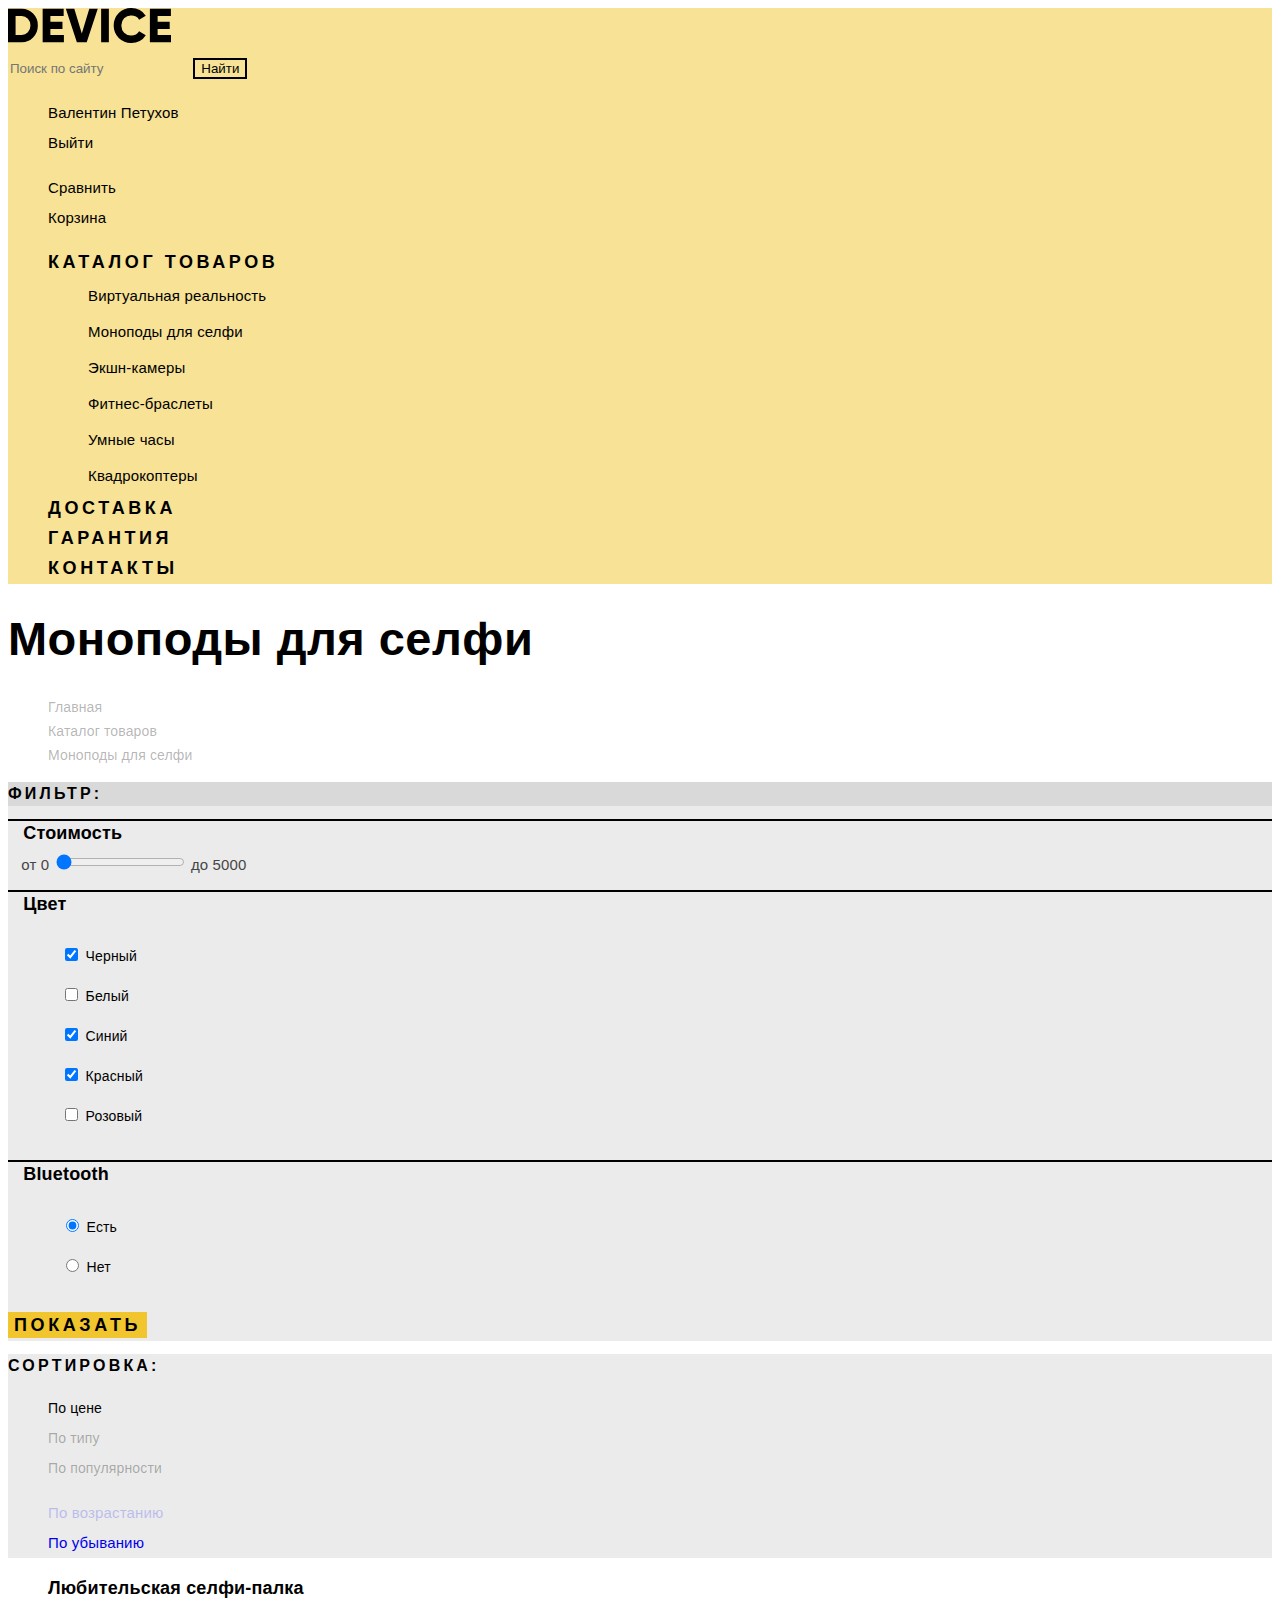
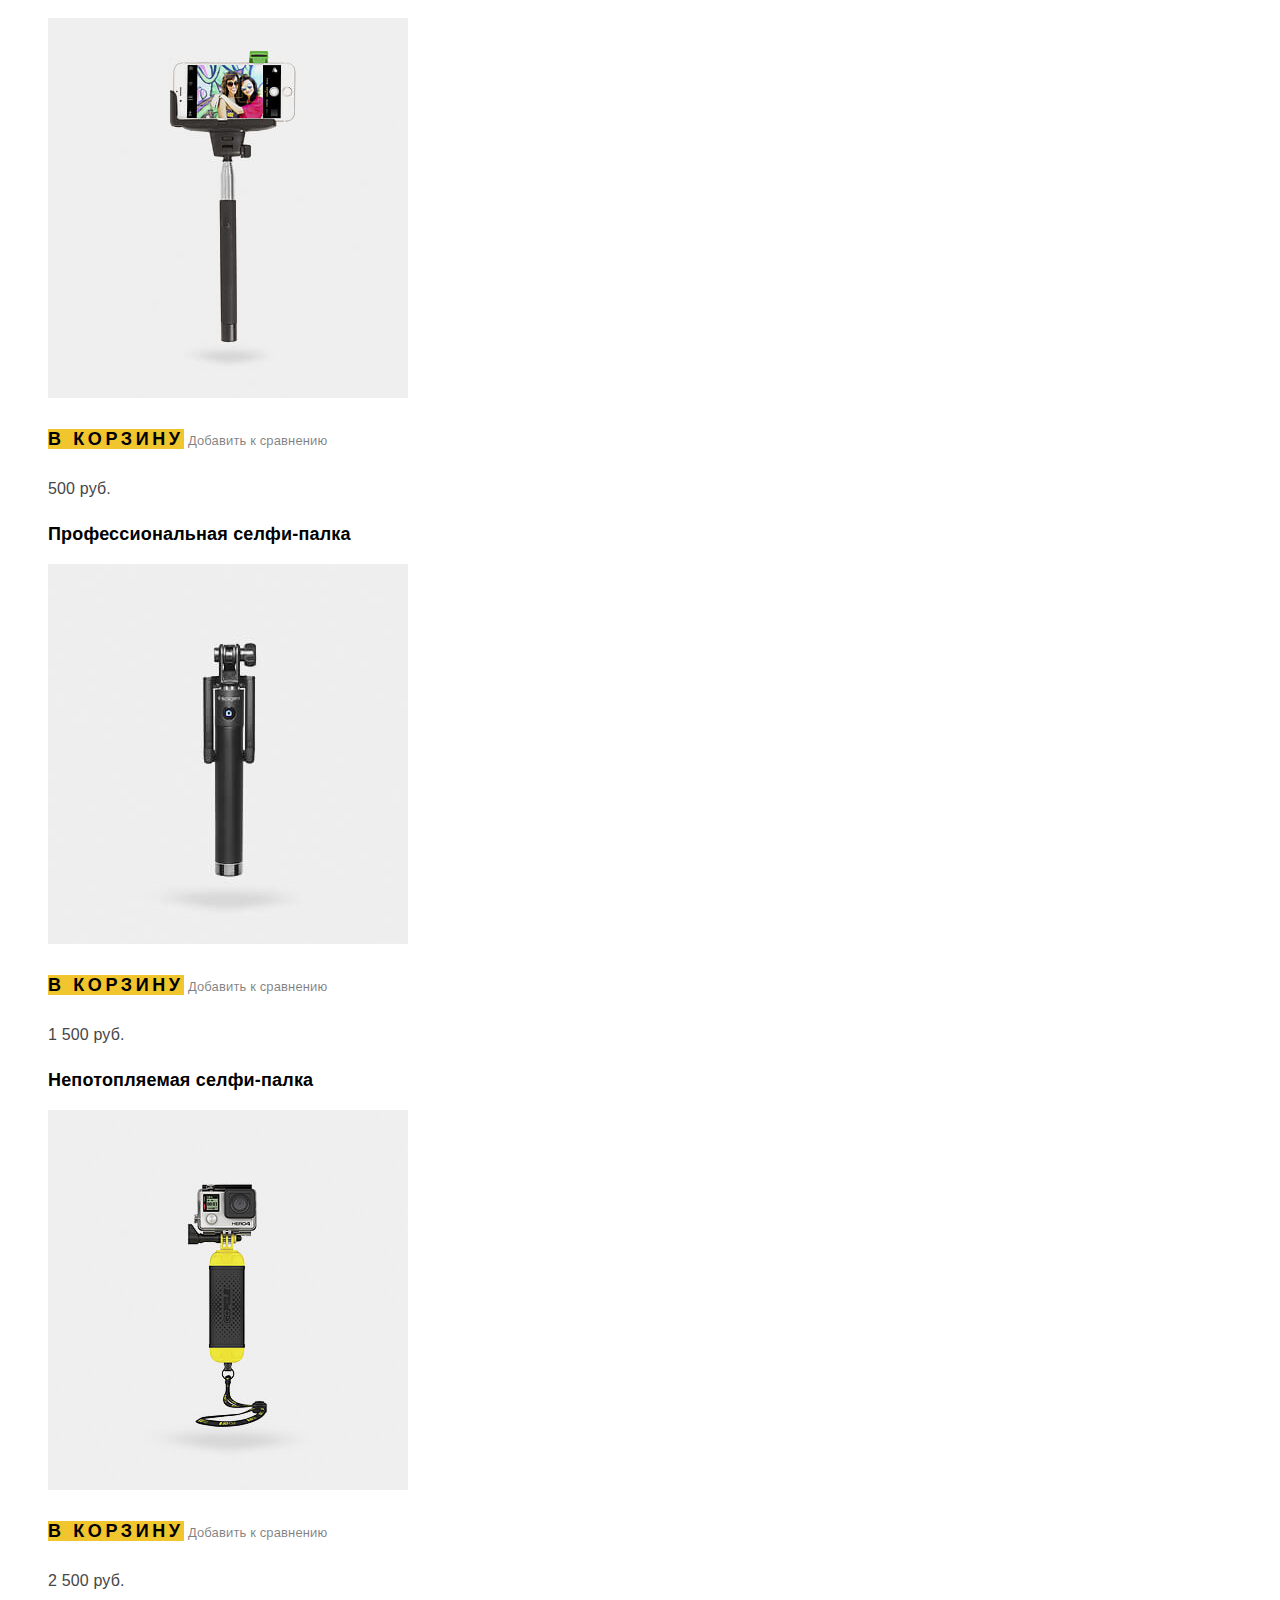
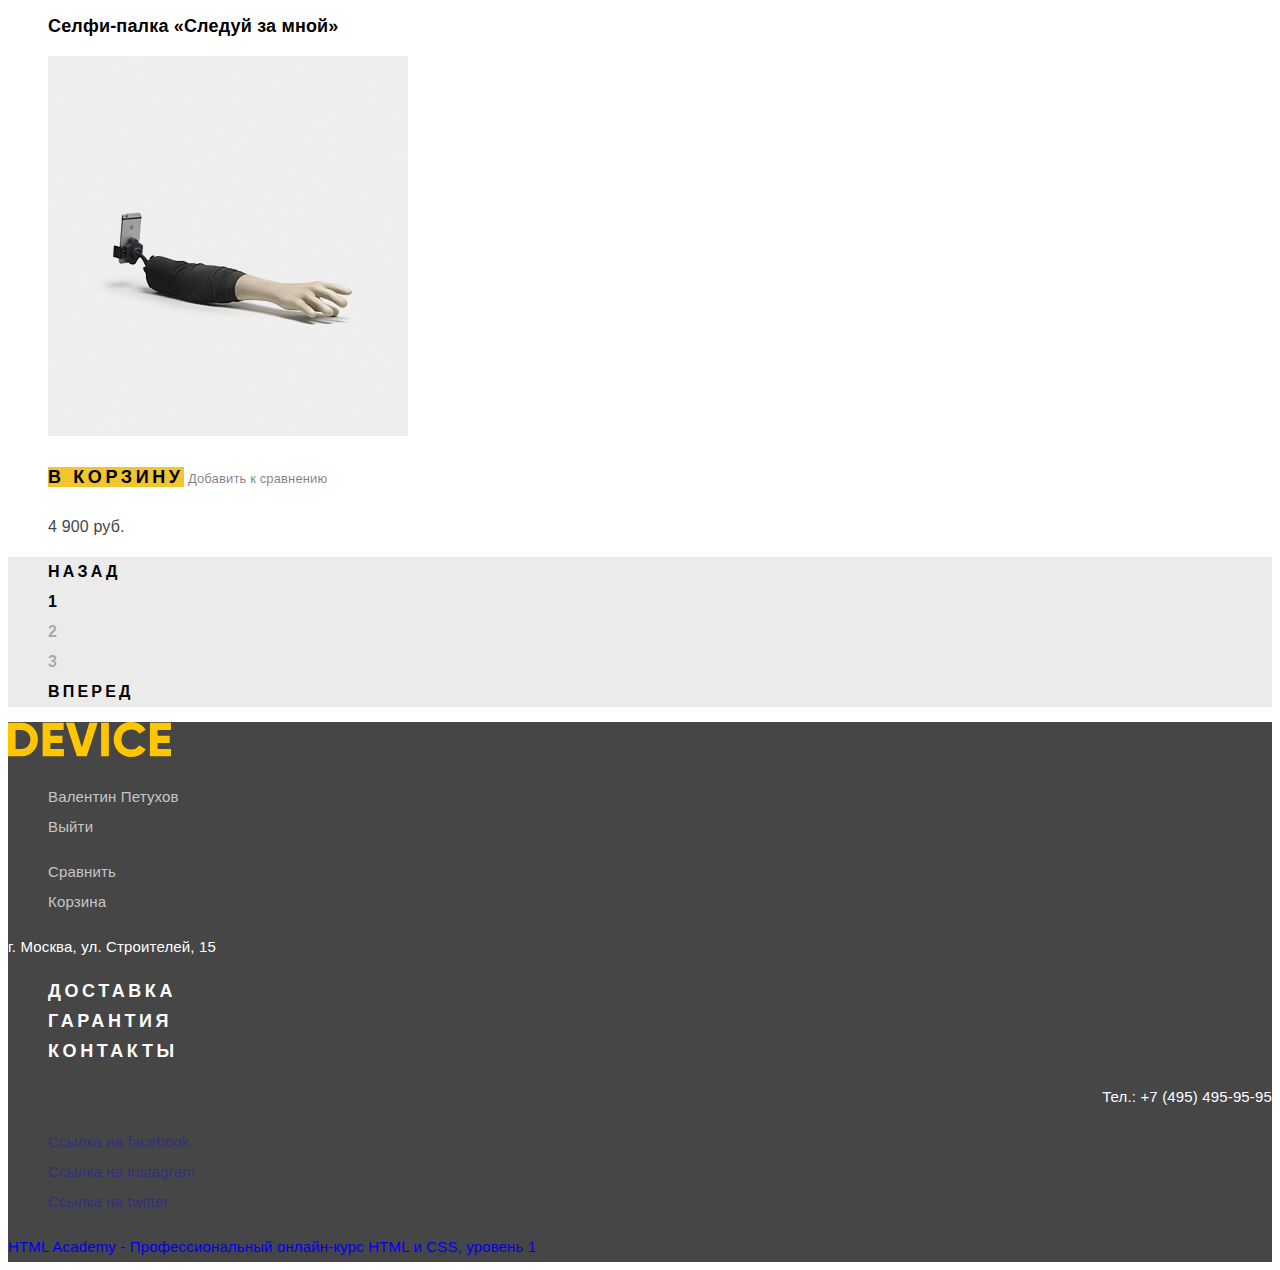
==== catalog.html @ f5aba120 "Добавляет базовую стилизацию Каталога" ====
<!DOCTYPE html>
<html lang="ru">

<head>
  <meta charset="UTF-8">
  <title>Девайс - интернет-магазин гаджетов</title>
  <link rel="stylesheet" href="css/normalize.css">
  <link rel="stylesheet" href="css/style.css">
</head>

<body>
  <header class="main-header">
    <nav class="main-nav">
      <a class="main-header-logo" href="index.html">
        <img src="img/logo.svg" width="163" height="35" alt="Логотип интернет-магазина Device">
      </a>

      <form class="search-form" action="https://echo.htmlacademy.ru" method="get">
        <label class="visually-hidden" for="input-search">Поиск по сайту</label>
        <input class="input-search" type="search" name="search" id="input-search" placeholder="Поиск по сайту">
        <button class="btn-search" type="submit">Найти</button>
      </form>

      <ul class="user-nav">
        <li>
          <a href="account.html">
            Валентин Петухов
          </a>
        </li>
        <li>
          <a href="logout.html">
            Выйти
          </a>
        </li>
      </ul>

      <ul class="shop-nav">
        <li>
          <a href="compare.html">
            Сравнить
          </a>
        </li>
        <li>
          <a href="cart.html">
            Корзина
          </a>
        </li>
      </ul>

      <ul class="site-nav">
        <li class="site-nav-item catalog-nav">
          <a href="catalog.html">Каталог товаров</a>
          <ul class="catalog-nav-list">
            <li><a href="vr.html">Виртуальная реальность</a></li>
            <li><a href="catalog.html">Моноподы для селфи</a></li>
            <li><a href="cameras.html">Экшн-камеры</a></li>
          </ul>
          <ul class="catalog-nav-list">
            <li><a href="bracelets.html">Фитнес-браслеты</a></li>
            <li><a href="watch.html">Умные часы</a></li>
          </ul>
          <ul class="catalog-nav-list">
            <li><a href="quadcopters.html">Квадрокоптеры</a></li>
          </ul>
        </li>
        <li class="site-nav-item"><a href="delivery.html">Доставка</a></li>
        <li class="site-nav-item"><a href="guarantee.html">Гарантия</a></li>
        <li class="site-nav-item"><a href="contacts.html">Контакты</a></li>
      </ul>
    </nav>
  </header>

  <main>
    <h1 class="page-title">Моноподы для селфи</h1>
    <ul class="breadcrumbs">
      <li><a href="index.html">Главная</a></li>
      <li><a href="catalog.html">Каталог товаров</a></li>
      <li>Моноподы для селфи</li>
    </ul>

    <section class="filter">
      <h2>Фильтр:</h2>
      <form class="filter-form" action="https://echo.htmlacademy.ru" method="get">
        <div class="filter-fieldset-wrap">
          <fieldset>
            <legend>Стоимость</legend>
            <label>
              от 0
              <input type="range" name="price" id="price" min="0" max="0" step="1">
              до 5000
            </label>
          </fieldset>
        </div>

        <div class="filter-fieldset-wrap">
          <fieldset>
            <legend>Цвет</legend>
            <ul class="filter-list">
              <li class="filter-group">
                <input class="filter-input filter-checkbox" type="checkbox" name="color" id="color-black" value="black" checked>
                <label class="filter-label" for="color-black">Черный</label>
              </li>
              <li class="filter-group">
                <input class="filter-input filter-checkbox" type="checkbox" name="color" id="color-white" value="white">
                <label class="filter-label" for="color-white">Белый</label>
              </li>
              <li class="filter-group">
                <input class="filter-input filter-checkbox" type="checkbox" name="color" id="color-blue" value="blue" checked>
                <label class="filter-label" for="color-blue">Синий</label>
              </li>
              <li class="filter-group">
                <input class="filter-input filter-checkbox" type="checkbox" name="color" id="color-red" value="red" checked>
                <label class="filter-label" for="color-red">Красный</label>
              </li>
              <li class="filter-group">
                <input class="filter-input filter-checkbox" type="checkbox" name="color" id="color-pink" value="pink">
                <label class="filter-label" for="color-pink">Розовый</label>
              </li>
            </ul>
          </fieldset>
        </div>
        
        <div class="filter-fieldset-wrap">
          <fieldset>
            <legend>Bluetooth</legend>
            <ul class="filter-list">
              <li class="filter-group">
                <input class="filter-input filter-radio" type="radio" name="bluetooth" id="bluetooth-yes" value="yes" checked>
                <label class="filter-label" for="bluetooth-yes">Есть</label>
              </li>
              <li class="filter-group">
                <input class="filter-input filter-radio" type="radio" name="bluetooth" id="bluetooth-no" value="no">
                <label class="filter-label" for="bluetooth-no">Нет</label>
              </li>
            </ul>
          </fieldset>
        </div>
        
        <button class="btn" type="submit">Показать</button>
      </form>
    </section>

    <section class="sorting">
      <h2>Сортировка:</h2>
      <ul class="sorting-list">
        <li><a class="active" href="#">По цене</a></li>
        <li><a href="#">По типу</a></li>
        <li><a href="#">По популярности</a></li>
      </ul>
      <ul class="sorting-arrows">
        <li><a class="arrow-asc" href="#">По возрастанию</a></li>
        <li><a class="arrow-desc active" href="#">По убыванию</a></li>
      </ul>
    </section>

    <section class="catalog">
      <h2 class="visually-hidden">Список моноподов для селфи</h2>
      <ul class="catalog-list">
        <li>
          <article class="catalog-item">
            <a class="catalog-item-title" href="product-page.html">
              <h3>Любительская селфи-палка</h3>
            </a>
            <p class="catalog-item-image">
              <img src="img/product-1.jpg" width="360" height="380" alt="Фото любительской селфи-палки">
            </p>
            <p class="catalog-item-buttons">
              <a class="btn" href="cart.html">В корзину</a>
              <a class="btn-compare" href="compare.html">Добавить к сравнению</a>
            </p>
            <p class="catalog-item-price">
              <b>500 руб.</b>
            </p>
          </article>
        </li>
        <li>
          <article class="catalog-item">
            <a class="catalog-item-title" href="product-page.html">
              <h3>Профессиональная селфи-палка</h3>
            </a>
            <p class="catalog-item-image">
              <img src="img/product-2.jpg" width="360" height="380" alt="Фото профессиональной селфи-палки">
            </p>
            <p class="catalog-item-buttons">
              <a class="btn" href="cart.html">В корзину</a>
              <a class="btn-compare" href="compare.html">Добавить к сравнению</a>
            </p>
            <p class="catalog-item-price">
              <b>1 500 руб.</b>
            </p>
          </article>
        </li>
        <li>
          <article class="catalog-item">
            <a class="catalog-item-title" href="product-page.html">
              <h3>Непотопляемая селфи-палка</h3>
            </a>
            <p class="catalog-item-image">
              <img src="img/product-3.jpg" width="360" height="380" alt="Фото непотопляемой селфи-палки">
            </p>
            <p class="catalog-item-buttons">
              <a class="btn" href="cart.html">В корзину</a>
              <a class="btn-compare" href="compare.html">Добавить к сравнению</a>
            </p>
            <p class="catalog-item-price">
              <b>2 500 руб.</b>
            </p>
          </article>
        </li>
        <li>
          <article class="catalog-item">
            <a class="catalog-item-title" href="product-page.html">
              <h3>Селфи-палка &laquo;Следуй за мной&raquo;</h3>
            </a>
            <p class="catalog-item-image">
              <img src="img/product-4.jpg" width="360" height="380" alt="Фото селфи-палки &laquo;Следуй за мной&raquo;">
            </p>
            <p class="catalog-item-buttons">
              <a class="btn" href="cart.html">В корзину</a>
              <a class="btn-compare" href="compare.html">Добавить к сравнению</a>
            </p>
            <p class="catalog-item-price">
              <b>4 900 руб.</b>
            </p>
          </article>
        </li>
      </ul>

      <ul class="pagination">
        <li><a class="pagination-word">Назад</a></li>
        <li><a class="pagination-number active">1</a></li>
        <li><a class="pagination-number" href="#">2</a></li>
        <li><a class="pagination-number" href="#">3</a></li>
        <li><a class="pagination-word" href="#">Вперед</a></li>
      </ul>
    </section>
  </main>

  <footer class="main-footer">
    <a class="main-footer-logo" href="index.html">
      <img src="img/logo-footer.svg" width="163" height="35" alt="Логотип интернет-магазина Device">
    </a>

    <ul class="footer-user-nav">
      <li>
        <a href="account.html">
          Валентин Петухов
        </a>
      </li>
      <li>
        <a href="logout.html">
          Выйти
        </a>
      </li>
    </ul>

    <ul class="footer-shop-nav">
      <li>
        <a href="compare.html">
          Сравнить
        </a>
      </li>
      <li>
        <a href="cart.html">
          Корзина
        </a>
      </li>
    </ul>

    <p class="footer-address">г. Москва, ул. Строителей, 15</p>

    <ul class="footer-site-nav">
      <li><a href="delivery.html">Доставка</a></li>
      <li><a href="guarantee.html">Гарантия</a></li>
      <li><a href="contacts.html">Контакты</a></li>
    </ul>
    
    <p class="footer-phone">Тел.: <a href="tel:+74954959595">+7 (495) 495-95-95</a></p>

    <ul class="social-list">
      <li>
        <a href="#" target="_blank">Ссылка на facebook</a>
      </li>
      <li>
        <a href="#" target="_blank">Ссылка на instagram</a>
      </li>
      <li>
        <a href="#" target="_blank">Ссылка на twitter</a>
      </li>
    </ul>

    <a class="html-academy-logo" href="https://htmlacademy.ru/intensive/htmlcss" target="_blank">HTML Academy - Профессиональный онлайн‑курс HTML и CSS, уровень 1</a>
  </footer>
</body>

</html>
---- css/style.css ----
@font-face {
  font-family: "Open Sans";
  src:
    local("Open Sans Light"), local("OpenSans-Light"),
    url("../fonts/opensanslight.woff2") format("woff2"),
    url("../fonts/opensanslight.woff") format("woff");
  font-weight: 300;
  font-style: normal;
}

@font-face {
  font-family: "Open Sans";
  src:
    local("Open Sans Regular"), local("OpenSans-Regular"),
    url("../fonts/opensans.woff2") format("woff2"),
    url("../fonts/opensans.woff") format("woff");
  font-weight: 400;
  font-style: normal;
}

@font-face {
  font-family: Gilroy;
  src:
    local("Gilroy Light"), local("Gilroy-Light"),
    url("../fonts/gilroylight.woff2") format("woff2"),
    url("../fonts/gilroylight.woff") format("woff");
  font-weight: 300;
  font-style: normal;
}

@font-face {
  font-family: Gilroy;
  src:
    local("Gilroy ExtraBold"), local("Gilroy-ExtraBold"),
    url("../fonts/gilroyextrabold.woff2") format("woff2"),
    url("../fonts/gilroyextrabold.woff") format("woff");
  font-weight: 800;
  font-style: normal;
}

/* Basic styles */

html {
  box-sizing: border-box;
}

*,
*::before,
*::after {
  box-sizing: inherit;
}

body {
  font-weight: 300;
  font-size: 15px;
  line-height: 30px;
  font-family: "Open Sans", "Tahoma", sans-serif;
  color: #464646;
  letter-spacing: 0.15px;

  background-color: #ffffff;
}

.visually-hidden {
  position: absolute;
  width: 1px;
  height: 1px;
  margin: -1px;
  border: 0;
  padding: 0;
  clip: rect(0 0 0 0);
  overflow: hidden;
}

a {
  text-decoration: none;
}

.btn {
  font-weight: 800;
  font-size: 18px;
  line-height: 24px;
  font-family: "Gilroy", "Verdana", sans-serif;
  color: #000000;
  text-transform: uppercase;
  text-decoration: none;
  letter-spacing: 3.6px;

  background-color: #f0c52e;
  border: none;
  cursor: pointer;
}

.btn:hover,
.btn:focus {
  /* Стили при наведении */
}

.btn:active {
  color: rgba(0, 0, 0, 0.3);
}

/* Header styles */

.main-header-logo:hover,
.main-header-logo:focus {
  opacity: 0.6;
}

.main-header-logo:active {
  opacity: 0.3;
}

.main-nav {
  background-color: #f7e296;
}

.main-nav ul {
  list-style: none;
}

.main-nav a {
  color: #000000;
}

.main-nav a:hover,
.main-nav a:focus {
  color: rgba(0, 0, 0, 0.6);
}

.main-nav a:active {
  color: rgba(0, 0, 0, 0.3);
}

.input-search {
  background-color: transparent;
  border: none;
}

.input-search:hover {
  /* Стили при наведении */
}

.input-search:focus {
  border-bottom: 2px solid #000000;
}

.btn-search {
  color: #000000;

  background-color: transparent;
  border: 2px solid #000000;
  cursor: pointer;
}

.btn-search:hover,
.btn-search:focus {
  color: #ffffff;

  background-color: #000000;
}

.btn-search:active {
  color: rgba(255, 255, 255, 0.3);
}

.site-nav-item > a {
  font-weight: 800;
  font-size: 18px;
  line-height: 24px;
  font-family: "Gilroy", "Verdana", sans-serif;
  text-transform: uppercase;
  letter-spacing: 3.6px;
}

.catalog-nav-list a {
  line-height: 36px;
}

/* Main styles */

.popular-list,
.popular-nav {
  list-style: none;
}

.popular-title {
  font-weight: 800;
  font-size: 47px;
  line-height: 56px;
  font-family: "Gilroy", "Verdana", sans-serif;
  color: #000000;
  letter-spacing: 0.47px;
}

.popular-definition dt {
  font-size: 13px;
  line-height: 20px;
  letter-spacing: 0.13px;
}

.popular-definition dd {
  font-weight: 300;
  font-size: 36px;
  line-height: 48px;
  font-family: "Gilroy", "Verdana", sans-serif;
  color: #000000;
  letter-spacing: 0.36px;
}

.category-list {
  list-style: none;
}

.category-item h3 {
  font-weight: 800;
  font-size: 18px;
  line-height: 24px;
  font-family: "Gilroy", "Verdana", sans-serif;
  color: #000000;
  letter-spacing: 0.18px;
}

.services {
  background-color: #e5e5e5;
}

.services-list,
.services-nav {
  list-style: none;
}

.service-item h3 {
  font-weight: 800;
  font-size: 47px;
  line-height: 48px;
  font-family: "Gilroy", "Verdana", sans-serif;
  color: #000000;
  letter-spacing: 0.47px;
}

.service-btn:active {
  color: #f7e184;

  background-color: #000000;
}

.company-list {
  list-style: none;
}

.about h2,
.contacts h2 {
  font-weight: 800;
  font-size: 47px;
  line-height: 48px;
  font-family: "Gilroy", "Verdana", sans-serif;
  color: #000000;
  letter-spacing: 0.47px;
}

.about-list {
  list-style: none;
}

.about-list li {
  font-weight: 800;
  font-size: 16px;
  line-height: 40px;
  font-family: "Gilroy", "Verdana", sans-serif;
  color: #000000;
}

.page-title {
  font-weight: 800;
  font-size: 47px;
  line-height: 48px;
  font-family: "Gilroy", "Verdana", sans-serif;
  color: #000000;
  letter-spacing: 0.47px;
}

.breadcrumbs {
  list-style: none;
}

.breadcrumbs li {
  font-size: 14px;
  line-height: 24px;
  letter-spacing: 0.14px;
  color: rgba(0, 0, 0, 0.3);
}

.breadcrumbs a {
  color: inherit;
}

.breadcrumbs a:hover,
.breadcrumbs a:focus {
  color: rgba(0, 0, 0, 0.6);
}

.breadcrumbs a:active {
  color: rgba(0, 0, 0, 0.1);
}

.filter {
  background-color: #ebebeb;
}

.filter h2 {
  font-weight: 800;
  font-size: 16px;
  line-height: 24px;
  font-family: "Gilroy", "Verdana", sans-serif;
  color: #000000;
  text-transform: uppercase;
  letter-spacing: 3.2px;

  background-color: #d9d9d9;
}

.filter-fieldset-wrap {
  border-top: 2px solid #000000;
}

.filter fieldset {
  border: none;
}

.filter legend {
  font-weight: 800;
  font-size: 18px;
  line-height: 24px;
  font-family: "Gilroy", "Verdana", sans-serif;
  color: #000000;
  letter-spacing: 0.18px;
}

.filter-list {
  list-style: none;
}

.filter-label {
  font-size: 14px;
  line-height: 40px;
  color: #000000;
  letter-spacing: 0.14px;
}

.filter-input:disabled + .filter-label {
  color: #a6a6a6;
}

.sorting {
  background-color: #ebebeb;
}

.sorting h2 {
  font-weight: 800;
  font-size: 16px;
  line-height: 24px;
  font-family: "Gilroy", "Verdana", sans-serif;
  color: #000000;
  text-transform: uppercase;
  letter-spacing: 3.2px;
}

.sorting ul {
  list-style: none;
}

.sorting-list a {
  font-size: 14px;
  line-height: 18px;
  color: rgba(0, 0, 0, 0.3);
}

.sorting-list a:hover,
.sorting-list a:focus {
  color: rgba(0, 0, 0, 0.6);
}

.sorting-list a:active,
.sorting-list a.active {
  color: #000000;
}

.sorting-arrows a {
  opacity: 0.2;
}

.sorting-arrows a:hover,
.sorting-arrows a:focus {
  opacity: 0.4;
}

.sorting-arrows a:active,
.sorting-arrows a.active {
  opacity: 1;
}

.catalog-list {
  list-style: none;
}

.catalog-item-title h3 {
  font-weight: 800;
  font-size: 18px;
  line-height: 24px;
  font-family: "Gilroy", "Verdana", sans-serif;
  color: #000000;
  letter-spacing: 0.18px;
}

.btn-compare {
  font-size: 13px;
  line-height: 36px;
  color: rgba(0, 0, 0, 0.5);
  letter-spacing: 0.13px;
}

.btn-compare:hover,
.btn-compare:focus {
  color: #000000;
}

.btn-compare:active {
  color: rgba(0, 0, 0, 0.2);
}

.catalog-item-price b {
  font-weight: 300;
  font-size: 16px;
  line-height: 24px;
  font-family: "Gilroy", "Verdana", sans-serif;
  letter-spacing: 0.16px;
}

.pagination {
  list-style: none;

  background-color: #ebebeb;
}

.pagination a {
  font-weight: 800;
  font-size: 16px;
  line-height: 24px;
  font-family: "Gilroy", "Verdana", sans-serif;
  text-transform: uppercase;
  letter-spacing: 3.2px;
}

.pagination-word {
  color: #000000;
}

.pagination-word:hover,
.pagination-word:focus {
  background-color: #d9d9d9;
}

.pagination-word:active {
  color: rgba(0, 0, 0, 0.3);
}

.pagination-number {
  color: rgba(0, 0, 0, 0.3);
}

.pagination-number:hover,
.pagination-number:focus {
  color: rgba(0, 0, 0, 0.6);
}

.pagination-number:active,
.pagination-number.active {
  color: #000000;
}

/* Footer styles */

.main-footer {
  color: #ffffff;

  background-color: #464646;
}

.main-footer-logo:hover,
.main-footer-logo:focus {
  opacity: 0.6;
}

.main-footer-logo:active {
  opacity: 0.3;
}

.main-footer ul {
  list-style: none;
}

.footer-user-nav a,
.footer-shop-nav a {
  color: rgba(255, 255, 255, 0.7);;
}

.footer-user-nav a:hover,
.footer-user-nav a:focus,
.footer-shop-nav a:hover,
.footer-shop-nav a:focus {
  color: #ffffff;
}

.footer-user-nav a:active,
.footer-shop-nav a:active {
  color: rgba(255, 255, 255, 0.3);
}

.footer-site-nav a {
  font-weight: 800;
  font-size: 18px;
  line-height: 24px;
  font-family: "Gilroy", "Verdana", sans-serif;
  color: #ffffff;
  text-transform: uppercase;
  letter-spacing: 3.6px;
}

.footer-site-nav a:hover,
.footer-site-nav a:focus {
  color: rgba(255, 255, 255, 0.6);
}

.footer-site-nav a:active {
  color: rgba(255, 255, 255, 0.3);
}

.footer-phone {
  text-align: right;
}

.footer-phone a {
  color: inherit;
}

.social-list a {
  opacity: 0.3;
}

.social-list a:hover,
.social-list a:focus {
  opacity: 0.6;
}

.social-list a:active {
  opacity: 0.1;
}

.html-academy-logo:hover,
.html-academy-logo:focus {
  opacity: 0.6;
}

.html-academy-logo:active {
  opacity: 0.3;
}

.form-group label {
  font-weight: 800;
  font-size: 18px;
  line-height: 24px;
  font-family: "Gilroy", "Verdana", sans-serif;
  color: #000000;
}

.form-group input,
.form-group textarea {
  background-color: #f2f2f2;
  border: 3px solid #f2f2f2;
  outline: none;
}

.form-group input:hover,
.form-group textarea:hover {
  background-color: #eaeaea;
  border: 3px solid #eaeaea;
}

.form-group input:focus,
.form-group textarea:focus {
  background-color: #ffffff;
  border: 3px solid #f0c52e;
}

.form-group input:invalid {
  background-color: #f6dada;
  border: 3px solid #f6dada;
}

.modal-close {
  background-color: transparent;
  border: none;
  cursor: pointer;
  opacity: 0.5;
}

.modal-close:hover,
.modal-close:focus {
  opacity: 1;
}

.modal-close:active {
  opacity: 0.3;
}
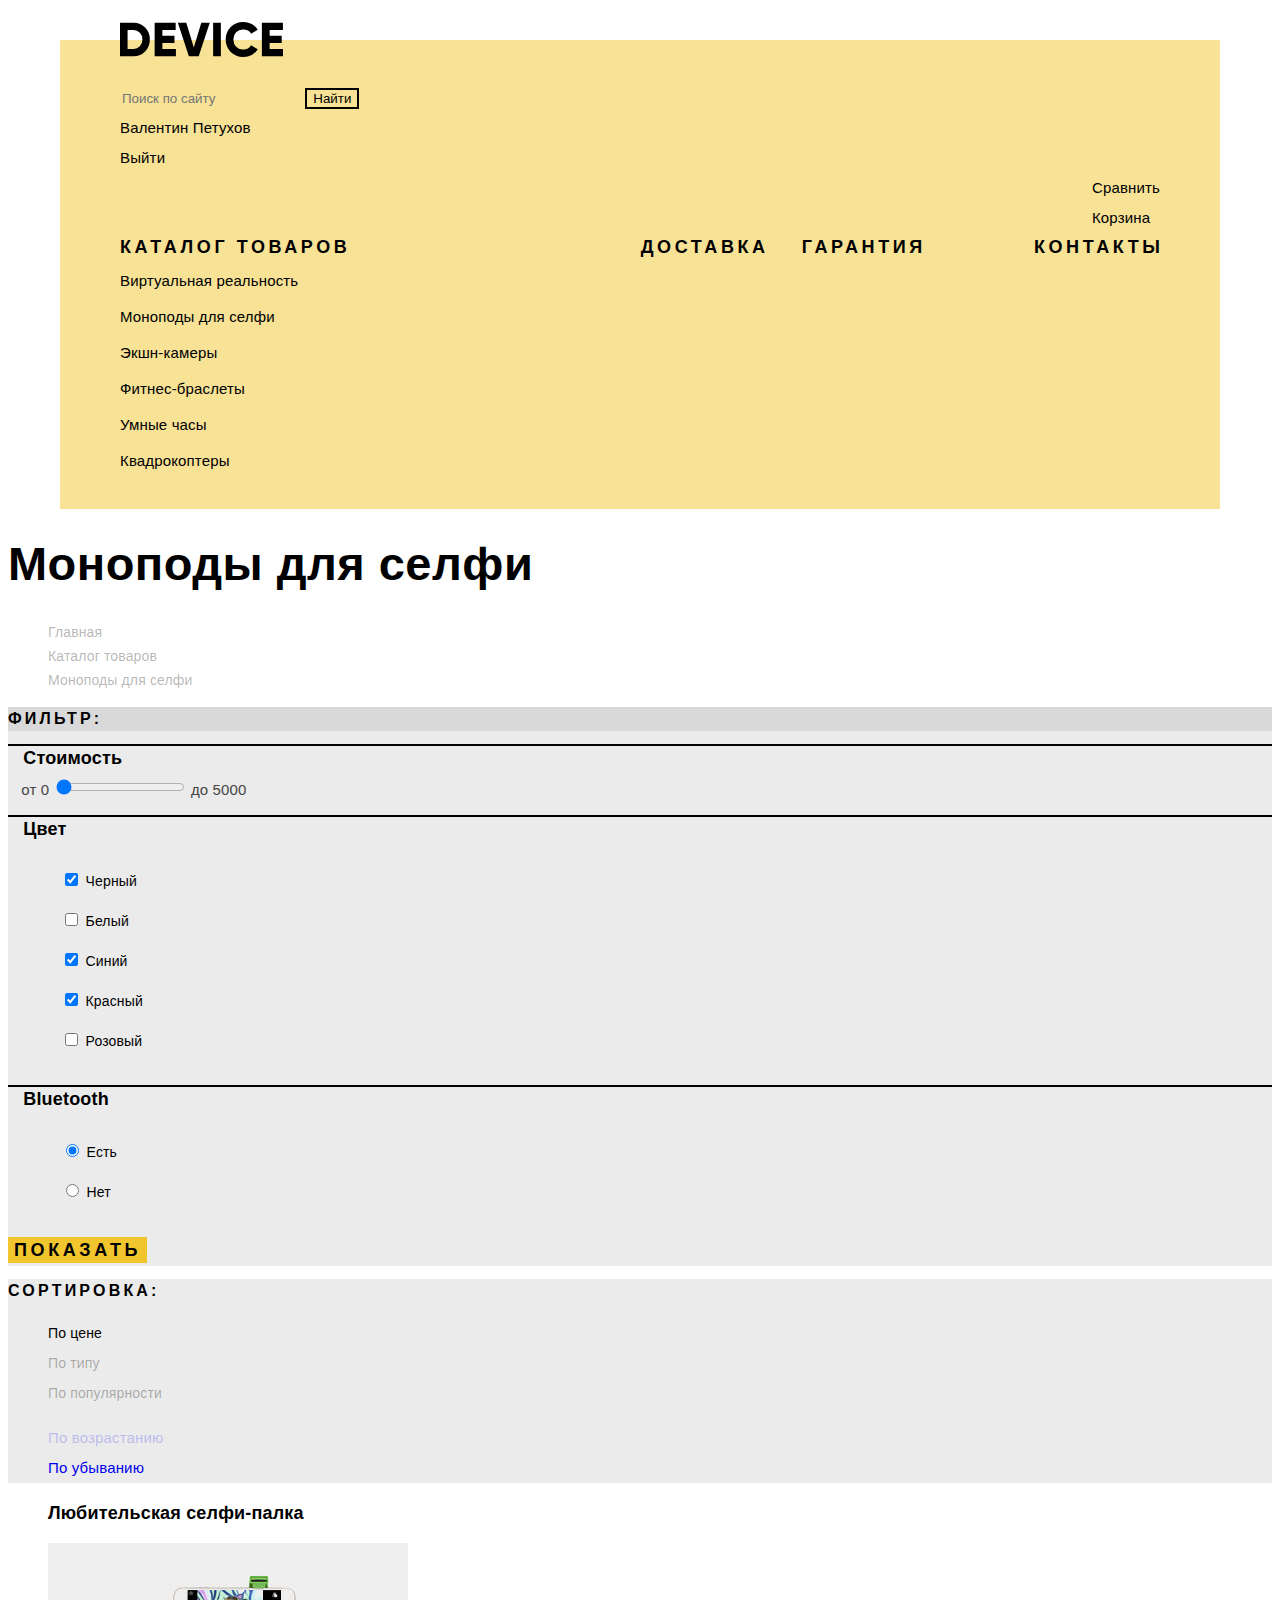
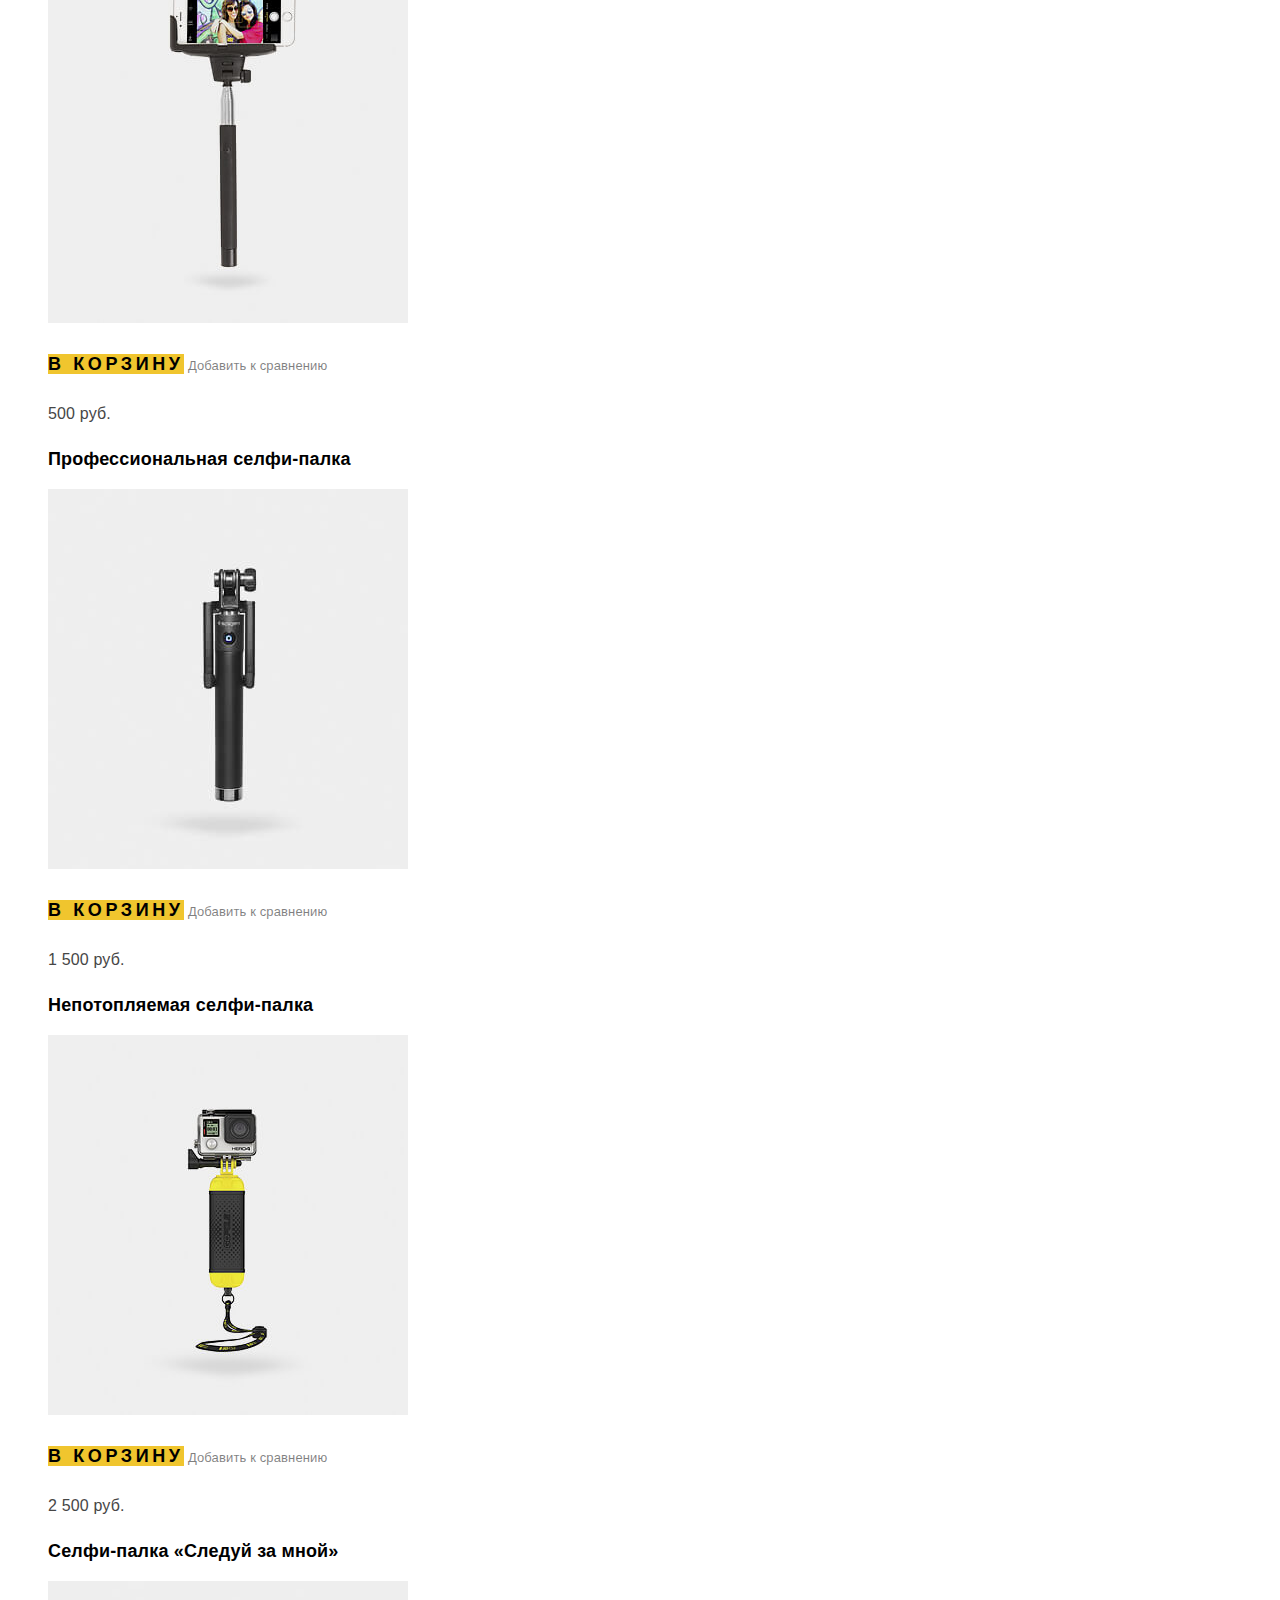
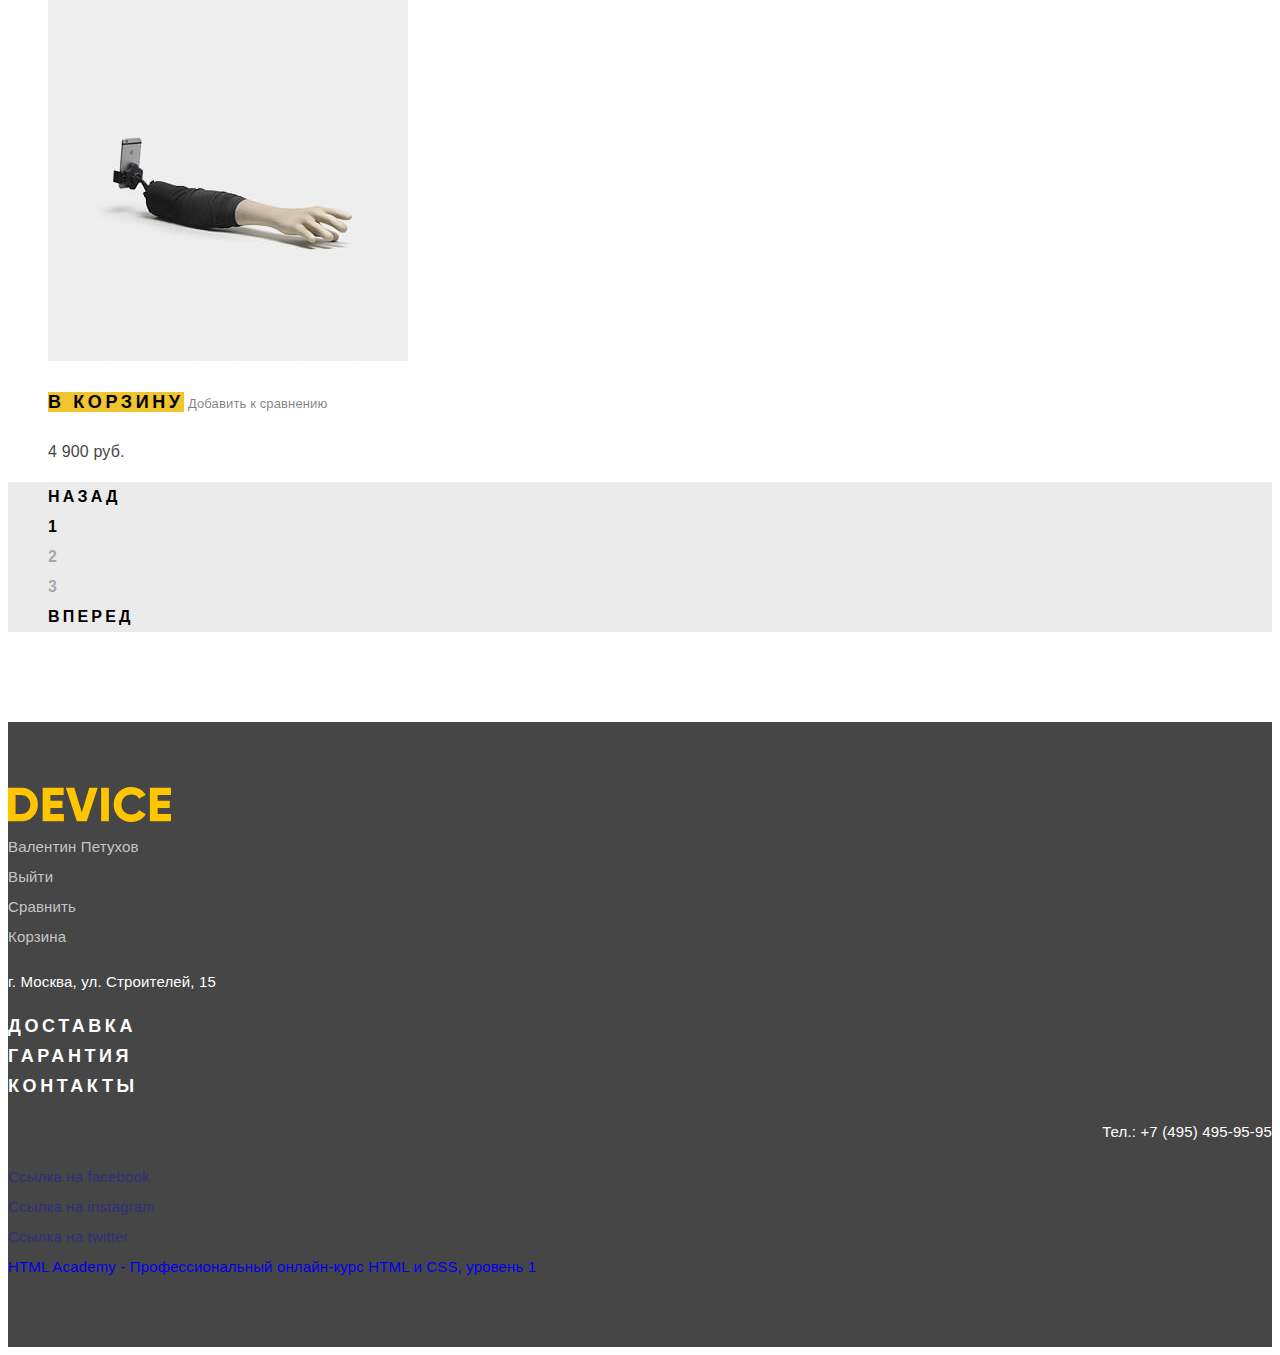
==== commit 71f3aaee: "Добавляет макросетку на Главную" ====
--- a/catalog.html
+++ b/catalog.html
@@ -9,7 +9,7 @@
 </head>
 
 <body>
-  <header class="main-header">
+  <header class="main-header container">
     <nav class="main-nav">
       <a class="main-header-logo" href="index.html">
         <img src="img/logo.svg" width="163" height="35" alt="Логотип интернет-магазина Device">
@@ -157,69 +157,69 @@
       <h2 class="visually-hidden">Список моноподов для селфи</h2>
       <ul class="catalog-list">
         <li>
-          <article class="catalog-item">
-            <a class="catalog-item-title" href="product-page.html">
+          <article class="product">
+            <a class="product-title" href="product-page.html">
               <h3>Любительская селфи-палка</h3>
             </a>
-            <p class="catalog-item-image">
+            <p class="product-image">
               <img src="img/product-1.jpg" width="360" height="380" alt="Фото любительской селфи-палки">
             </p>
-            <p class="catalog-item-buttons">
-              <a class="btn" href="cart.html">В корзину</a>
-              <a class="btn-compare" href="compare.html">Добавить к сравнению</a>
-            </p>
-            <p class="catalog-item-price">
+            <p class="product-buttons">
+              <a class="btn" href="cart.html">В корзину</a>
+              <a class="btn-compare" href="compare.html">Добавить к сравнению</a>
+            </p>
+            <p class="product-price">
               <b>500 руб.</b>
             </p>
           </article>
         </li>
         <li>
-          <article class="catalog-item">
-            <a class="catalog-item-title" href="product-page.html">
+          <article class="product">
+            <a class="product-title" href="product-page.html">
               <h3>Профессиональная селфи-палка</h3>
             </a>
-            <p class="catalog-item-image">
+            <p class="product-image">
               <img src="img/product-2.jpg" width="360" height="380" alt="Фото профессиональной селфи-палки">
             </p>
-            <p class="catalog-item-buttons">
-              <a class="btn" href="cart.html">В корзину</a>
-              <a class="btn-compare" href="compare.html">Добавить к сравнению</a>
-            </p>
-            <p class="catalog-item-price">
+            <p class="product-buttons">
+              <a class="btn" href="cart.html">В корзину</a>
+              <a class="btn-compare" href="compare.html">Добавить к сравнению</a>
+            </p>
+            <p class="product-price">
               <b>1 500 руб.</b>
             </p>
           </article>
         </li>
         <li>
-          <article class="catalog-item">
-            <a class="catalog-item-title" href="product-page.html">
+          <article class="product">
+            <a class="product-title" href="product-page.html">
               <h3>Непотопляемая селфи-палка</h3>
             </a>
-            <p class="catalog-item-image">
+            <p class="product-image">
               <img src="img/product-3.jpg" width="360" height="380" alt="Фото непотопляемой селфи-палки">
             </p>
-            <p class="catalog-item-buttons">
-              <a class="btn" href="cart.html">В корзину</a>
-              <a class="btn-compare" href="compare.html">Добавить к сравнению</a>
-            </p>
-            <p class="catalog-item-price">
+            <p class="product-buttons">
+              <a class="btn" href="cart.html">В корзину</a>
+              <a class="btn-compare" href="compare.html">Добавить к сравнению</a>
+            </p>
+            <p class="product-price">
               <b>2 500 руб.</b>
             </p>
           </article>
         </li>
         <li>
-          <article class="catalog-item">
-            <a class="catalog-item-title" href="product-page.html">
+          <article class="product">
+            <a class="product-title" href="product-page.html">
               <h3>Селфи-палка &laquo;Следуй за мной&raquo;</h3>
             </a>
-            <p class="catalog-item-image">
+            <p class="product-image">
               <img src="img/product-4.jpg" width="360" height="380" alt="Фото селфи-палки &laquo;Следуй за мной&raquo;">
             </p>
-            <p class="catalog-item-buttons">
-              <a class="btn" href="cart.html">В корзину</a>
-              <a class="btn-compare" href="compare.html">Добавить к сравнению</a>
-            </p>
-            <p class="catalog-item-price">
+            <p class="product-buttons">
+              <a class="btn" href="cart.html">В корзину</a>
+              <a class="btn-compare" href="compare.html">Добавить к сравнению</a>
+            </p>
+            <p class="product-price">
               <b>4 900 руб.</b>
             </p>
           </article>
--- a/css/style.css
+++ b/css/style.css
@@ -61,6 +61,12 @@
   background-color: #ffffff;
 }
 
+.container {
+  width: 1200px;
+  margin: 0 auto;
+  padding: 0 20px;
+}
+
 .visually-hidden {
   position: absolute;
   width: 1px;
@@ -102,16 +108,14 @@
 
 /* Header styles */
 
-.main-header-logo:hover,
-.main-header-logo:focus {
-  opacity: 0.6;
-}
-
-.main-header-logo:active {
-  opacity: 0.3;
-}
-
 .main-nav {
+  display: flex;
+  flex-direction: column;
+  margin-top: 40px;
+  padding-right: 60px;
+  padding-bottom: 30px;
+  padding-left: 60px;
+
   background-color: #f7e296;
 }
 
@@ -132,6 +136,32 @@
   color: rgba(0, 0, 0, 0.3);
 }
 
+.main-header-logo {
+  width: 163px;
+  height: 35px;
+  margin-top: -18px;
+  margin-bottom: 26px;
+}
+
+.main-header-logo[href]:hover,
+.main-header-logo[href]:focus {
+  opacity: 0.6;
+}
+
+.main-header-logo[href]:active {
+  opacity: 0.3;
+}
+
+.header-first-wrap {
+  display: flex;
+  margin-bottom: 50px;
+}
+
+.search-form {
+  width: 440px;
+  margin-right: 100px;
+}
+
 .input-search {
   background-color: transparent;
   border: none;
@@ -164,6 +194,35 @@
   color: rgba(255, 255, 255, 0.3);
 }
 
+.user-nav {
+  margin: 0;
+  padding: 0;
+}
+
+.shop-nav {
+  margin: 0;
+  margin-left: auto;
+  padding: 0;
+}
+
+.site-nav {
+  position: relative;
+
+  display: flex;
+  margin: 0;
+  padding: 0;
+}
+
+.site-nav-item:nth-child(2) {
+  margin-right: 33px;
+  margin-left: auto;
+}
+
+.site-nav-item:last-child {
+  margin-left: 108px;
+  margin-right: -3.6px;
+}
+
 .site-nav-item > a {
   font-weight: 800;
   font-size: 18px;
@@ -173,15 +232,66 @@
   letter-spacing: 3.6px;
 }
 
+.catalog-nav-wrap {
+  position: absolute;
+  right: -60px;
+  left: -60px;
+
+  display: flex;
+  padding-top: 30px;
+  padding-right: 60px;
+  padding-bottom: 40px;
+  padding-left: 60px;
+
+  background-color: #f7e296;
+
+  /* Временно */
+  opacity: 0.5;
+}
+
+.catalog-nav-list {
+  width: 200px;
+  margin: 0;
+  padding: 0;
+}
+
+.catalog-nav-list:first-child {
+  margin-right: 40px;
+}
+
 .catalog-nav-list a {
   line-height: 36px;
 }
 
 /* Main styles */
 
+.popular {
+  min-height: 495px;
+  margin-bottom: 95px;
+}
+
 .popular-list,
 .popular-nav {
-  list-style: none;
+  margin: 0;
+  padding: 0;
+
+  list-style: none;
+}
+
+.popular-item {
+  display: flex;
+}
+
+.popular-image {
+  width: 560px;
+  margin: 0;
+  margin-right: 40px;
+
+  text-align: center;
+}
+
+.popular-info {
+  width: 485px;
 }
 
 .popular-title {
@@ -208,8 +318,21 @@
   letter-spacing: 0.36px;
 }
 
+.category {
+  margin-bottom: 80px;
+}
+
 .category-list {
-  list-style: none;
+  display: flex;
+  justify-content: space-between;
+  margin: 0;
+  padding: 0;
+
+  list-style: none;
+}
+
+.category-item {
+  width: 160px;
 }
 
 .category-item h3 {
@@ -222,12 +345,28 @@
 }
 
 .services {
+  margin-bottom: 94px;
+  padding-bottom: 70px;
+
   background-color: #e5e5e5;
+}
+
+.services .container {
+  display: flex;
+  flex-direction: row-reverse;
+  justify-content: flex-end;
 }
 
 .services-list,
 .services-nav {
-  list-style: none;
+  margin: 0;
+  padding: 0;
+
+  list-style: none;
+}
+
+.services-list {
+  width: 715px;
 }
 
 .service-item h3 {
@@ -239,14 +378,45 @@
   letter-spacing: 0.47px;
 }
 
+.services-nav {
+  width: 284px;
+  margin-right: 116px;
+}
+
 .service-btn:active {
   color: #f7e184;
 
   background-color: #000000;
 }
 
+.company {
+  margin-bottom: 90px;
+}
+
 .company-list {
-  list-style: none;
+  display: flex;
+  justify-content: space-between;
+  margin: 0;
+  padding: 0;
+
+  list-style: none;
+}
+
+.company-item {
+  width: 260px;
+}
+
+.about-and-contacts {
+  display: flex;
+  justify-content: space-between;
+}
+
+.about {
+  width: 480px;
+}
+
+.contacts {
+  width: 560px;
 }
 
 .about h2,
@@ -259,6 +429,11 @@
   letter-spacing: 0.47px;
 }
 
+.about p,
+.contacts p {
+  letter-spacing: 0;
+}
+
 .about-list {
   list-style: none;
 }
@@ -269,6 +444,7 @@
   line-height: 40px;
   font-family: "Gilroy", "Verdana", sans-serif;
   color: #000000;
+  letter-spacing: 0;
 }
 
 .page-title {
@@ -404,7 +580,7 @@
   list-style: none;
 }
 
-.catalog-item-title h3 {
+.product-title h3 {
   font-weight: 800;
   font-size: 18px;
   line-height: 24px;
@@ -429,7 +605,7 @@
   color: rgba(0, 0, 0, 0.2);
 }
 
-.catalog-item-price b {
+.product-price b {
   font-weight: 300;
   font-size: 16px;
   line-height: 24px;
@@ -482,22 +658,52 @@
 /* Footer styles */
 
 .main-footer {
+  margin-top: 90px;
+  padding-top: 65px;
+  padding-bottom: 65px;
+
   color: #ffffff;
 
   background-color: #464646;
 }
 
-.main-footer-logo:hover,
-.main-footer-logo:focus {
+.footer-row {
+  display: flex;
+  align-items: center;
+}
+
+.footer-row:first-child {
+  margin-bottom: 40px;
+}
+
+.main-footer-logo {
+  width: 163px;
+  height: 55px;
+  margin-right: auto;
+}
+
+.main-footer-logo[href]:hover,
+.main-footer-logo[href]:focus {
   opacity: 0.6;
 }
 
-.main-footer-logo:active {
+.main-footer-logo[href]:active {
   opacity: 0.3;
 }
 
 .main-footer ul {
   list-style: none;
+}
+
+.footer-user-nav {
+  margin: 0;
+  margin-right: 44px;
+  padding: 0;
+}
+
+.footer-shop-nav {
+  margin: 0;
+  padding: 0;
 }
 
 .footer-user-nav a,
@@ -517,6 +723,16 @@
   color: rgba(255, 255, 255, 0.3);
 }
 
+.footer-address {
+  width: 260px;
+  margin-right: 105px;
+}
+
+.footer-site-nav {
+  margin: 0;
+  padding: 0;
+}
+
 .footer-site-nav a {
   font-weight: 800;
   font-size: 18px;
@@ -537,11 +753,34 @@
 }
 
 .footer-phone {
+  width: 260px;
+  margin-left: auto;
   text-align: right;
 }
 
 .footer-phone a {
   color: inherit;
+}
+
+.footer-row:last-child {
+  position: relative;
+
+  justify-content: space-between;
+  margin-top: 70px;
+}
+
+.footer-row:last-child::before {
+  content: "";
+
+  width: 80px;
+  height: 7px;
+
+  background-color: #ffc600;
+}
+
+.social-list {
+  margin: 0;
+  padding: 0;
 }
 
 .social-list a {
@@ -557,12 +796,17 @@
   opacity: 0.1;
 }
 
-.html-academy-logo:hover,
-.html-academy-logo:focus {
+.html-academy-logo {
+  width: 80px;
+  margin: 0;
+}
+
+.html-academy-logo a:hover,
+.html-academy-logo a:focus {
   opacity: 0.6;
 }
 
-.html-academy-logo:active {
+.html-academy-logo a:active {
   opacity: 0.3;
 }
 
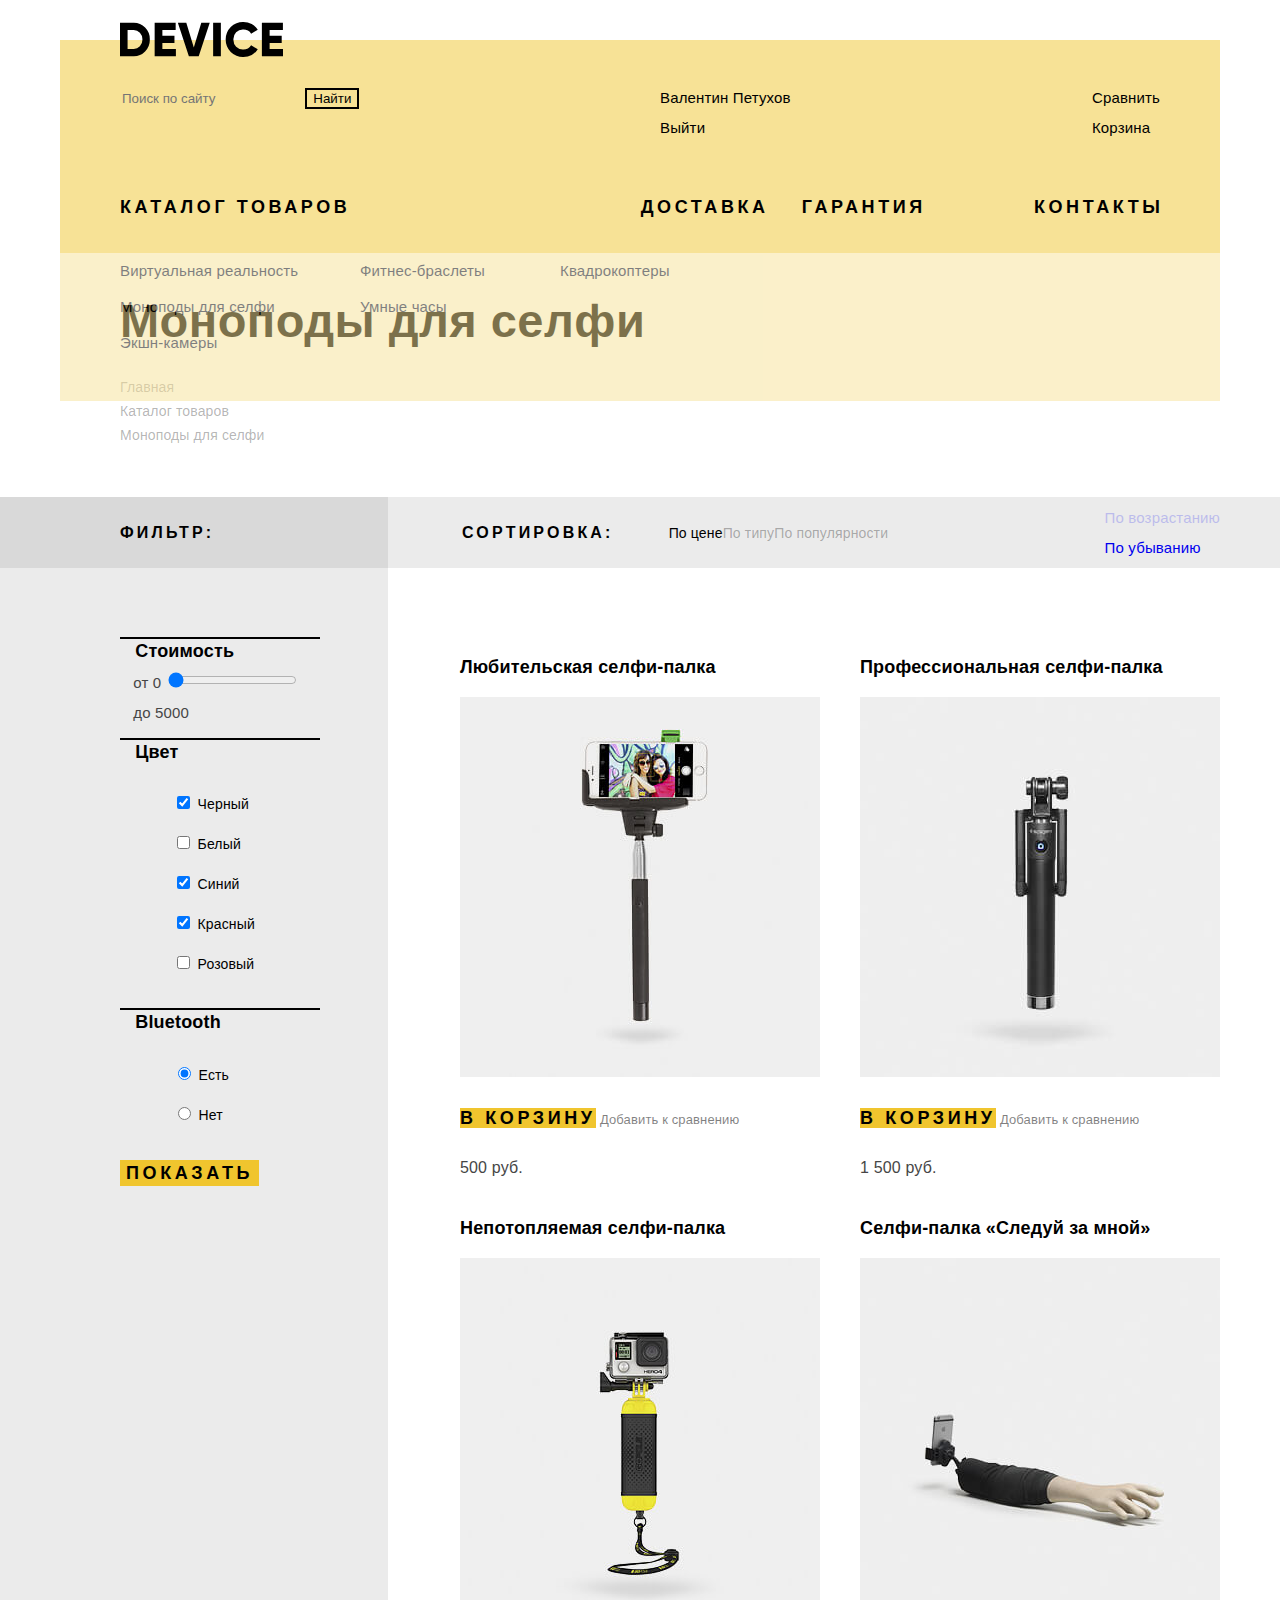
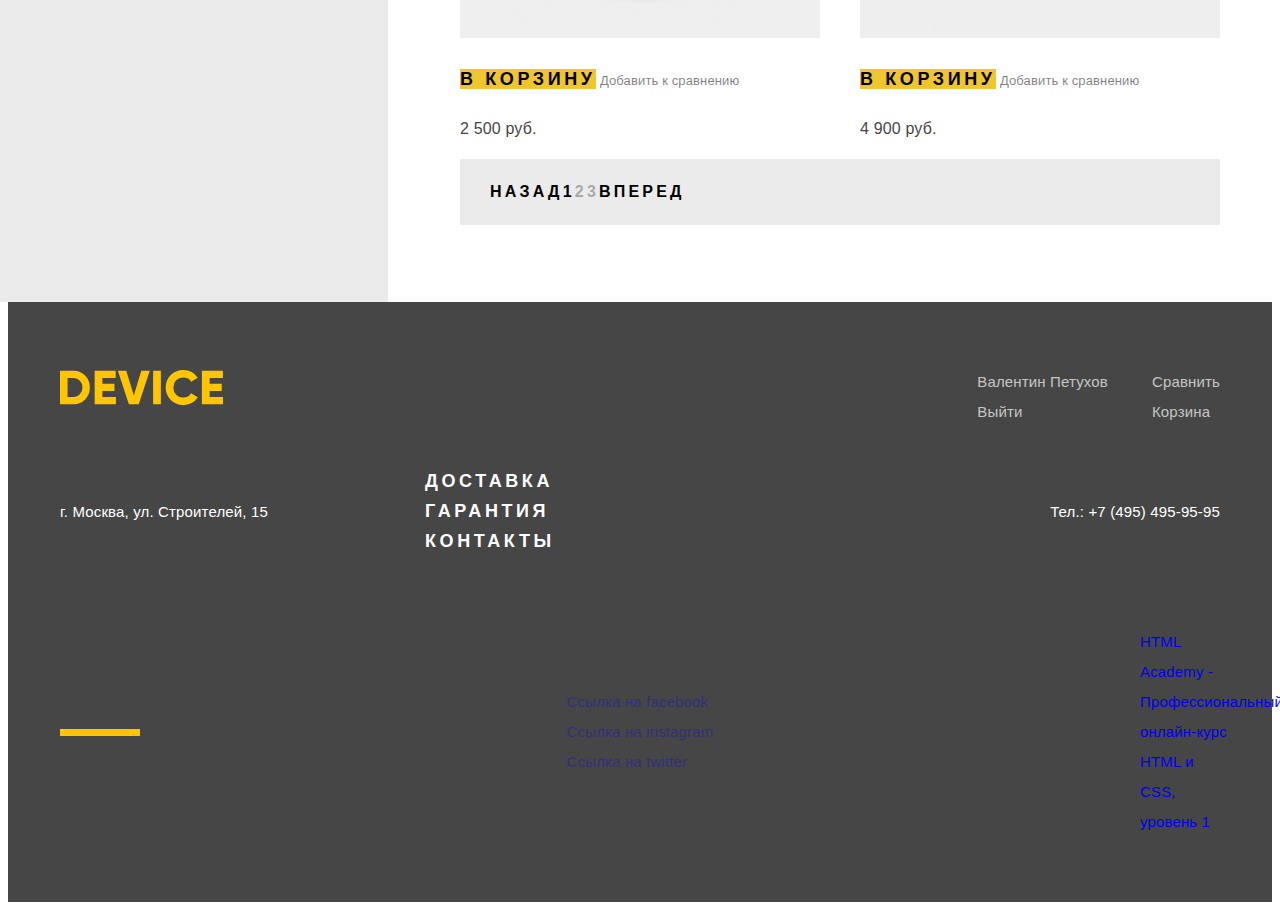
==== commit 18b8bb16: "Добавляет макросетку на страницу каталога" ====
--- a/catalog.html
+++ b/catalog.html
@@ -8,60 +8,64 @@
   <link rel="stylesheet" href="css/style.css">
 </head>
 
-<body>
+<body class="inner-page">
   <header class="main-header container">
     <nav class="main-nav">
       <a class="main-header-logo" href="index.html">
         <img src="img/logo.svg" width="163" height="35" alt="Логотип интернет-магазина Device">
       </a>
 
-      <form class="search-form" action="https://echo.htmlacademy.ru" method="get">
-        <label class="visually-hidden" for="input-search">Поиск по сайту</label>
-        <input class="input-search" type="search" name="search" id="input-search" placeholder="Поиск по сайту">
-        <button class="btn-search" type="submit">Найти</button>
-      </form>
-
-      <ul class="user-nav">
-        <li>
-          <a href="account.html">
-            Валентин Петухов
-          </a>
-        </li>
-        <li>
-          <a href="logout.html">
-            Выйти
-          </a>
-        </li>
-      </ul>
-
-      <ul class="shop-nav">
-        <li>
-          <a href="compare.html">
-            Сравнить
-          </a>
-        </li>
-        <li>
-          <a href="cart.html">
-            Корзина
-          </a>
-        </li>
-      </ul>
+      <div class="header-row">
+        <form class="search-form" action="https://echo.htmlacademy.ru" method="get">
+          <label class="visually-hidden" for="input-search">Поиск по сайту</label>
+          <input class="input-search" type="search" name="search" id="input-search" placeholder="Поиск по сайту">
+          <button class="btn-search" type="submit">Найти</button>
+        </form>
+  
+        <ul class="user-nav">
+          <li>
+            <a href="account.html">
+              Валентин Петухов
+            </a>
+          </li>
+          <li>
+            <a href="logout.html">
+              Выйти
+            </a>
+          </li>
+        </ul>
+  
+        <ul class="shop-nav">
+          <li>
+            <a href="compare.html">
+              Сравнить
+            </a>
+          </li>
+          <li>
+            <a href="cart.html">
+              Корзина
+            </a>
+          </li>
+        </ul>
+      </div>
 
       <ul class="site-nav">
         <li class="site-nav-item catalog-nav">
           <a href="catalog.html">Каталог товаров</a>
-          <ul class="catalog-nav-list">
-            <li><a href="vr.html">Виртуальная реальность</a></li>
-            <li><a href="catalog.html">Моноподы для селфи</a></li>
-            <li><a href="cameras.html">Экшн-камеры</a></li>
-          </ul>
-          <ul class="catalog-nav-list">
-            <li><a href="bracelets.html">Фитнес-браслеты</a></li>
-            <li><a href="watch.html">Умные часы</a></li>
-          </ul>
-          <ul class="catalog-nav-list">
-            <li><a href="quadcopters.html">Квадрокоптеры</a></li>
-          </ul>
+          <div class="catalog-nav-wrap">
+            <ul class="catalog-nav-list">
+              <li><a href="vr.html">Виртуальная реальность</a></li>
+              <li><a href="catalog.html">Моноподы для селфи</a></li>
+              <li><a href="cameras.html">Экшн-камеры</a></li>
+            </ul>
+            <ul class="catalog-nav-list">
+              <li><a href="bracelets.html">Фитнес-браслеты</a></li>
+              <li><a href="watch.html">Умные часы</a></li>
+            </ul>
+            <ul class="catalog-nav-list">
+              <li><a href="quadcopters.html">Квадрокоптеры</a></li>
+            </ul>
+          </div>
         </li>
         <li class="site-nav-item"><a href="delivery.html">Доставка</a></li>
         <li class="site-nav-item"><a href="guarantee.html">Гарантия</a></li>
@@ -70,7 +74,7 @@
     </nav>
   </header>
 
-  <main>
+  <main class="container">
     <h1 class="page-title">Моноподы для селфи</h1>
     <ul class="breadcrumbs">
       <li><a href="index.html">Главная</a></li>
@@ -78,218 +82,234 @@
       <li>Моноподы для селфи</li>
     </ul>
 
-    <section class="filter">
-      <h2>Фильтр:</h2>
-      <form class="filter-form" action="https://echo.htmlacademy.ru" method="get">
-        <div class="filter-fieldset-wrap">
-          <fieldset>
-            <legend>Стоимость</legend>
-            <label>
-              от 0
-              <input type="range" name="price" id="price" min="0" max="0" step="1">
-              до 5000
-            </label>
-          </fieldset>
-        </div>
-
-        <div class="filter-fieldset-wrap">
-          <fieldset>
-            <legend>Цвет</legend>
-            <ul class="filter-list">
-              <li class="filter-group">
-                <input class="filter-input filter-checkbox" type="checkbox" name="color" id="color-black" value="black" checked>
-                <label class="filter-label" for="color-black">Черный</label>
-              </li>
-              <li class="filter-group">
-                <input class="filter-input filter-checkbox" type="checkbox" name="color" id="color-white" value="white">
-                <label class="filter-label" for="color-white">Белый</label>
-              </li>
-              <li class="filter-group">
-                <input class="filter-input filter-checkbox" type="checkbox" name="color" id="color-blue" value="blue" checked>
-                <label class="filter-label" for="color-blue">Синий</label>
-              </li>
-              <li class="filter-group">
-                <input class="filter-input filter-checkbox" type="checkbox" name="color" id="color-red" value="red" checked>
-                <label class="filter-label" for="color-red">Красный</label>
-              </li>
-              <li class="filter-group">
-                <input class="filter-input filter-checkbox" type="checkbox" name="color" id="color-pink" value="pink">
-                <label class="filter-label" for="color-pink">Розовый</label>
-              </li>
-            </ul>
-          </fieldset>
-        </div>
+    <div class="catalog-columns">
+      <div class="catalog-filter-column">
+        <section class="filter">
+          <h2>Фильтр:</h2>
+          <form class="filter-form" action="https://echo.htmlacademy.ru" method="get">
+            <div class="filter-fieldset-wrap">
+              <fieldset>
+                <legend>Стоимость</legend>
+                <label>
+                  от 0
+                  <input type="range" name="price" id="price" min="0" max="0" step="1">
+                  до 5000
+                </label>
+              </fieldset>
+            </div>
+    
+            <div class="filter-fieldset-wrap">
+              <fieldset>
+                <legend>Цвет</legend>
+                <ul class="filter-list">
+                  <li class="filter-group">
+                    <input class="filter-input filter-checkbox" type="checkbox" name="color" id="color-black" value="black" checked>
+                    <label class="filter-label" for="color-black">Черный</label>
+                  </li>
+                  <li class="filter-group">
+                    <input class="filter-input filter-checkbox" type="checkbox" name="color" id="color-white" value="white">
+                    <label class="filter-label" for="color-white">Белый</label>
+                  </li>
+                  <li class="filter-group">
+                    <input class="filter-input filter-checkbox" type="checkbox" name="color" id="color-blue" value="blue" checked>
+                    <label class="filter-label" for="color-blue">Синий</label>
+                  </li>
+                  <li class="filter-group">
+                    <input class="filter-input filter-checkbox" type="checkbox" name="color" id="color-red" value="red" checked>
+                    <label class="filter-label" for="color-red">Красный</label>
+                  </li>
+                  <li class="filter-group">
+                    <input class="filter-input filter-checkbox" type="checkbox" name="color" id="color-pink" value="pink">
+                    <label class="filter-label" for="color-pink">Розовый</label>
+                  </li>
+                </ul>
+              </fieldset>
+            </div>
+            
+            <div class="filter-fieldset-wrap">
+              <fieldset>
+                <legend>Bluetooth</legend>
+                <ul class="filter-list">
+                  <li class="filter-group">
+                    <input class="filter-input filter-radio" type="radio" name="bluetooth" id="bluetooth-yes" value="yes" checked>
+                    <label class="filter-label" for="bluetooth-yes">Есть</label>
+                  </li>
+                  <li class="filter-group">
+                    <input class="filter-input filter-radio" type="radio" name="bluetooth" id="bluetooth-no" value="no">
+                    <label class="filter-label" for="bluetooth-no">Нет</label>
+                  </li>
+                </ul>
+              </fieldset>
+            </div>
+            
+            <button class="btn" type="submit">Показать</button>
+          </form>
+        </section>
+      </div>
+  
+      <div class="catalog-main-column">
+        <section class="sorting">
+          <h2>Сортировка:</h2>
+          <ul class="sorting-list">
+            <li><a class="active" href="#">По цене</a></li>
+            <li><a href="#">По типу</a></li>
+            <li><a href="#">По популярности</a></li>
+          </ul>
+          <ul class="sorting-arrows">
+            <li><a class="arrow-asc" href="#">По возрастанию</a></li>
+            <li><a class="arrow-desc active" href="#">По убыванию</a></li>
+          </ul>
+        </section>
+    
+        <section class="catalog">
+          <h2 class="visually-hidden">Список моноподов для селфи</h2>
+          <ul class="catalog-list">
+            <li>
+              <article class="product">
+                <a class="product-title" href="product-page.html">
+                  <h3>Любительская селфи-палка</h3>
+                </a>
+                <p class="product-image">
+                  <img src="img/product-1.jpg" width="360" height="380" alt="Фото любительской селфи-палки">
+                </p>
+                <p class="product-buttons">
+                  <a class="btn" href="cart.html">В корзину</a>
+                  <a class="btn-compare" href="compare.html">Добавить к сравнению</a>
+                </p>
+                <p class="product-price">
+                  <b>500 руб.</b>
+                </p>
+              </article>
+            </li>
+            <li>
+              <article class="product">
+                <a class="product-title" href="product-page.html">
+                  <h3>Профессиональная селфи-палка</h3>
+                </a>
+                <p class="product-image">
+                  <img src="img/product-2.jpg" width="360" height="380" alt="Фото профессиональной селфи-палки">
+                </p>
+                <p class="product-buttons">
+                  <a class="btn" href="cart.html">В корзину</a>
+                  <a class="btn-compare" href="compare.html">Добавить к сравнению</a>
+                </p>
+                <p class="product-price">
+                  <b>1 500 руб.</b>
+                </p>
+              </article>
+            </li>
+            <li>
+              <article class="product">
+                <a class="product-title" href="product-page.html">
+                  <h3>Непотопляемая селфи-палка</h3>
+                </a>
+                <p class="product-image">
+                  <img src="img/product-3.jpg" width="360" height="380" alt="Фото непотопляемой селфи-палки">
+                </p>
+                <p class="product-buttons">
+                  <a class="btn" href="cart.html">В корзину</a>
+                  <a class="btn-compare" href="compare.html">Добавить к сравнению</a>
+                </p>
+                <p class="product-price">
+                  <b>2 500 руб.</b>
+                </p>
+              </article>
+            </li>
+            <li>
+              <article class="product">
+                <a class="product-title" href="product-page.html">
+                  <h3>Селфи-палка &laquo;Следуй за мной&raquo;</h3>
+                </a>
+                <p class="product-image">
+                  <img src="img/product-4.jpg" width="360" height="380" alt="Фото селфи-палки &laquo;Следуй за мной&raquo;">
+                </p>
+                <p class="product-buttons">
+                  <a class="btn" href="cart.html">В корзину</a>
+                  <a class="btn-compare" href="compare.html">Добавить к сравнению</a>
+                </p>
+                <p class="product-price">
+                  <b>4 900 руб.</b>
+                </p>
+              </article>
+            </li>
+          </ul>
+    
+          <ul class="pagination">
+            <li><a class="pagination-word">Назад</a></li>
+            <li><a class="pagination-number active">1</a></li>
+            <li><a class="pagination-number" href="#">2</a></li>
+            <li><a class="pagination-number" href="#">3</a></li>
+            <li><a class="pagination-word" href="#">Вперед</a></li>
+          </ul>
+        </section>
+      </div>
+    </div>
+  </main>
+
+  <footer class="main-footer">
+    <div class="container">
+      <div class="footer-row">
+        <a class="main-footer-logo" href="index.html">
+          <img src="img/logo-footer.svg" width="163" height="35" alt="Логотип интернет-магазина Device">
+        </a>
+    
+        <ul class="footer-user-nav">
+          <li>
+            <a href="account.html">
+              Валентин Петухов
+            </a>
+          </li>
+          <li>
+            <a href="logout.html">
+              Выйти
+            </a>
+          </li>
+        </ul>
+    
+        <ul class="footer-shop-nav">
+          <li>
+            <a href="compare.html">
+              Сравнить
+            </a>
+          </li>
+          <li>
+            <a href="cart.html">
+              Корзина
+            </a>
+          </li>
+        </ul>
+      </div>
+  
+      <div class="footer-row">
+        <p class="footer-address">г. Москва, ул. Строителей, 15</p>
+    
+        <ul class="footer-site-nav">
+          <li><a href="delivery.html">Доставка</a></li>
+          <li><a href="guarantee.html">Гарантия</a></li>
+          <li><a href="contacts.html">Контакты</a></li>
+        </ul>
         
-        <div class="filter-fieldset-wrap">
-          <fieldset>
-            <legend>Bluetooth</legend>
-            <ul class="filter-list">
-              <li class="filter-group">
-                <input class="filter-input filter-radio" type="radio" name="bluetooth" id="bluetooth-yes" value="yes" checked>
-                <label class="filter-label" for="bluetooth-yes">Есть</label>
-              </li>
-              <li class="filter-group">
-                <input class="filter-input filter-radio" type="radio" name="bluetooth" id="bluetooth-no" value="no">
-                <label class="filter-label" for="bluetooth-no">Нет</label>
-              </li>
-            </ul>
-          </fieldset>
-        </div>
-        
-        <button class="btn" type="submit">Показать</button>
-      </form>
-    </section>
-
-    <section class="sorting">
-      <h2>Сортировка:</h2>
-      <ul class="sorting-list">
-        <li><a class="active" href="#">По цене</a></li>
-        <li><a href="#">По типу</a></li>
-        <li><a href="#">По популярности</a></li>
-      </ul>
-      <ul class="sorting-arrows">
-        <li><a class="arrow-asc" href="#">По возрастанию</a></li>
-        <li><a class="arrow-desc active" href="#">По убыванию</a></li>
-      </ul>
-    </section>
-
-    <section class="catalog">
-      <h2 class="visually-hidden">Список моноподов для селфи</h2>
-      <ul class="catalog-list">
-        <li>
-          <article class="product">
-            <a class="product-title" href="product-page.html">
-              <h3>Любительская селфи-палка</h3>
-            </a>
-            <p class="product-image">
-              <img src="img/product-1.jpg" width="360" height="380" alt="Фото любительской селфи-палки">
-            </p>
-            <p class="product-buttons">
-              <a class="btn" href="cart.html">В корзину</a>
-              <a class="btn-compare" href="compare.html">Добавить к сравнению</a>
-            </p>
-            <p class="product-price">
-              <b>500 руб.</b>
-            </p>
-          </article>
-        </li>
-        <li>
-          <article class="product">
-            <a class="product-title" href="product-page.html">
-              <h3>Профессиональная селфи-палка</h3>
-            </a>
-            <p class="product-image">
-              <img src="img/product-2.jpg" width="360" height="380" alt="Фото профессиональной селфи-палки">
-            </p>
-            <p class="product-buttons">
-              <a class="btn" href="cart.html">В корзину</a>
-              <a class="btn-compare" href="compare.html">Добавить к сравнению</a>
-            </p>
-            <p class="product-price">
-              <b>1 500 руб.</b>
-            </p>
-          </article>
-        </li>
-        <li>
-          <article class="product">
-            <a class="product-title" href="product-page.html">
-              <h3>Непотопляемая селфи-палка</h3>
-            </a>
-            <p class="product-image">
-              <img src="img/product-3.jpg" width="360" height="380" alt="Фото непотопляемой селфи-палки">
-            </p>
-            <p class="product-buttons">
-              <a class="btn" href="cart.html">В корзину</a>
-              <a class="btn-compare" href="compare.html">Добавить к сравнению</a>
-            </p>
-            <p class="product-price">
-              <b>2 500 руб.</b>
-            </p>
-          </article>
-        </li>
-        <li>
-          <article class="product">
-            <a class="product-title" href="product-page.html">
-              <h3>Селфи-палка &laquo;Следуй за мной&raquo;</h3>
-            </a>
-            <p class="product-image">
-              <img src="img/product-4.jpg" width="360" height="380" alt="Фото селфи-палки &laquo;Следуй за мной&raquo;">
-            </p>
-            <p class="product-buttons">
-              <a class="btn" href="cart.html">В корзину</a>
-              <a class="btn-compare" href="compare.html">Добавить к сравнению</a>
-            </p>
-            <p class="product-price">
-              <b>4 900 руб.</b>
-            </p>
-          </article>
-        </li>
-      </ul>
-
-      <ul class="pagination">
-        <li><a class="pagination-word">Назад</a></li>
-        <li><a class="pagination-number active">1</a></li>
-        <li><a class="pagination-number" href="#">2</a></li>
-        <li><a class="pagination-number" href="#">3</a></li>
-        <li><a class="pagination-word" href="#">Вперед</a></li>
-      </ul>
-    </section>
-  </main>
-
-  <footer class="main-footer">
-    <a class="main-footer-logo" href="index.html">
-      <img src="img/logo-footer.svg" width="163" height="35" alt="Логотип интернет-магазина Device">
-    </a>
-
-    <ul class="footer-user-nav">
-      <li>
-        <a href="account.html">
-          Валентин Петухов
-        </a>
-      </li>
-      <li>
-        <a href="logout.html">
-          Выйти
-        </a>
-      </li>
-    </ul>
-
-    <ul class="footer-shop-nav">
-      <li>
-        <a href="compare.html">
-          Сравнить
-        </a>
-      </li>
-      <li>
-        <a href="cart.html">
-          Корзина
-        </a>
-      </li>
-    </ul>
-
-    <p class="footer-address">г. Москва, ул. Строителей, 15</p>
-
-    <ul class="footer-site-nav">
-      <li><a href="delivery.html">Доставка</a></li>
-      <li><a href="guarantee.html">Гарантия</a></li>
-      <li><a href="contacts.html">Контакты</a></li>
-    </ul>
-    
-    <p class="footer-phone">Тел.: <a href="tel:+74954959595">+7 (495) 495-95-95</a></p>
-
-    <ul class="social-list">
-      <li>
-        <a href="#" target="_blank">Ссылка на facebook</a>
-      </li>
-      <li>
-        <a href="#" target="_blank">Ссылка на instagram</a>
-      </li>
-      <li>
-        <a href="#" target="_blank">Ссылка на twitter</a>
-      </li>
-    </ul>
-
-    <a class="html-academy-logo" href="https://htmlacademy.ru/intensive/htmlcss" target="_blank">HTML Academy - Профессиональный онлайн‑курс HTML и CSS, уровень 1</a>
+        <p class="footer-phone">Тел.: <a href="tel:+74954959595">+7 (495) 495-95-95</a></p>
+      </div>
+  
+      <div class="footer-row">
+        <ul class="social-list">
+          <li>
+            <a href="#" target="_blank">Ссылка на facebook</a>
+          </li>
+          <li>
+            <a href="#" target="_blank">Ссылка на instagram</a>
+          </li>
+          <li>
+            <a href="#" target="_blank">Ссылка на twitter</a>
+          </li>
+        </ul>
+    
+        <p class="html-academy-logo">
+          <a href="https://htmlacademy.ru/intensive/htmlcss" target="_blank">HTML Academy - Профессиональный онлайн‑курс HTML и CSS, уровень 1</a>
+        </p>
+      </div>
+      </div>
   </footer>
 </body>
 
--- a/css/style.css
+++ b/css/style.css
@@ -51,6 +51,8 @@
 }
 
 body {
+  overflow-x: hidden;
+
   font-weight: 300;
   font-size: 15px;
   line-height: 30px;
@@ -108,7 +110,13 @@
 
 /* Header styles */
 
+.inner-page .main-header {
+  margin-bottom: 44px;
+}
+
 .main-nav {
+  position: relative;
+
   display: flex;
   flex-direction: column;
   margin-top: 40px;
@@ -152,7 +160,7 @@
   opacity: 0.3;
 }
 
-.header-first-wrap {
+.header-row {
   display: flex;
   margin-bottom: 50px;
 }
@@ -206,8 +214,6 @@
 }
 
 .site-nav {
-  position: relative;
-
   display: flex;
   margin: 0;
   padding: 0;
@@ -234,8 +240,8 @@
 
 .catalog-nav-wrap {
   position: absolute;
-  right: -60px;
-  left: -60px;
+  right: 0;
+  left: 0;
 
   display: flex;
   padding-top: 30px;
@@ -409,6 +415,7 @@
 .about-and-contacts {
   display: flex;
   justify-content: space-between;
+  margin-bottom: 90px;
 }
 
 .about {
@@ -448,6 +455,10 @@
 }
 
 .page-title {
+  margin: 0;
+  margin-bottom: 30px;
+  margin-left: 60px;
+
   font-weight: 800;
   font-size: 47px;
   line-height: 48px;
@@ -457,6 +468,11 @@
 }
 
 .breadcrumbs {
+  margin: 0;
+  margin-bottom: 50px;
+  margin-left: 60px;
+  padding: 0;
+
   list-style: none;
 }
 
@@ -480,20 +496,67 @@
   color: rgba(0, 0, 0, 0.1);
 }
 
+.catalog-columns {
+  display: flex;
+}
+
+.catalog-filter-column {
+  position: relative;
+}
+
+.catalog-filter-column::before {
+  content: "";
+  position: absolute;
+  top: 71px;
+  right: 0;
+  bottom: 0;
+  left: -3000px;
+  z-index: -1;
+
+  background-color: #ebebeb;
+}
+
 .filter {
+  width: 328px;
+
   background-color: #ebebeb;
 }
 
 .filter h2 {
+  margin: 0;
+  padding-top: 30px;
+  padding-right: 68px;
+  padding-bottom: 30px;
+  padding-left: 60px;
+
   font-weight: 800;
   font-size: 16px;
-  line-height: 24px;
+  line-height: 11px;
   font-family: "Gilroy", "Verdana", sans-serif;
   color: #000000;
   text-transform: uppercase;
   letter-spacing: 3.2px;
 
   background-color: #d9d9d9;
+}
+
+.filter h2::before {
+  content: "";
+  position: absolute;
+  top: 0;
+  right: 0;
+  left: -3000px;
+  z-index: -1;
+
+  height: 71px;
+
+  background-color: #d9d9d9;
+}
+
+.filter-form {
+  padding-top: 69px;
+  padding-right: 68px;
+  padding-left: 60px;
 }
 
 .filter-fieldset-wrap {
@@ -528,11 +591,36 @@
   color: #a6a6a6;
 }
 
+.catalog-main-column {
+  position: relative;
+
+  flex-grow: 1;
+}
+
 .sorting {
+  display: flex;
+  align-items: center;
+  padding-left: 74px;
+  min-height: 71px;
+}
+
+.sorting::before {
+  content: "";
+  position: absolute;
+  top: 0;
+  right: -3000px;
+  left: 0;
+  z-index: -1;
+
+  min-height: 71px;
+
   background-color: #ebebeb;
 }
 
 .sorting h2 {
+  margin: 0;
+  margin-right: 55px;
+
   font-weight: 800;
   font-size: 16px;
   line-height: 24px;
@@ -542,7 +630,11 @@
   letter-spacing: 3.2px;
 }
 
-.sorting ul {
+.sorting-list {
+  display: flex;
+  margin: 0;
+  padding: 0;
+
   list-style: none;
 }
 
@@ -562,6 +654,14 @@
   color: #000000;
 }
 
+.sorting-arrows {
+  margin: 0;
+  margin-left: auto;
+  padding: 0;
+
+  list-style: none;
+}
+
 .sorting-arrows a {
   opacity: 0.2;
 }
@@ -576,8 +676,26 @@
   opacity: 1;
 }
 
+.catalog {
+  margin-top: 69px;
+  margin-left: 72px;
+}
+
 .catalog-list {
-  list-style: none;
+  display: flex;
+  flex-wrap: wrap;
+  margin: 0;
+  margin-right: -20px;
+  margin-left: -20px;
+  padding: 0;
+
+  list-style: none;
+}
+
+.catalog-list li {
+  width: 360px;
+  margin-right: 20px;
+  margin-left: 20px;
 }
 
 .product-title h3 {
@@ -614,6 +732,11 @@
 }
 
 .pagination {
+  display: flex;
+  margin: 0;
+  margin-bottom: 77px;
+  padding: 18px 30px;
+
   list-style: none;
 
   background-color: #ebebeb;
@@ -658,7 +781,6 @@
 /* Footer styles */
 
 .main-footer {
-  margin-top: 90px;
   padding-top: 65px;
   padding-bottom: 65px;
 
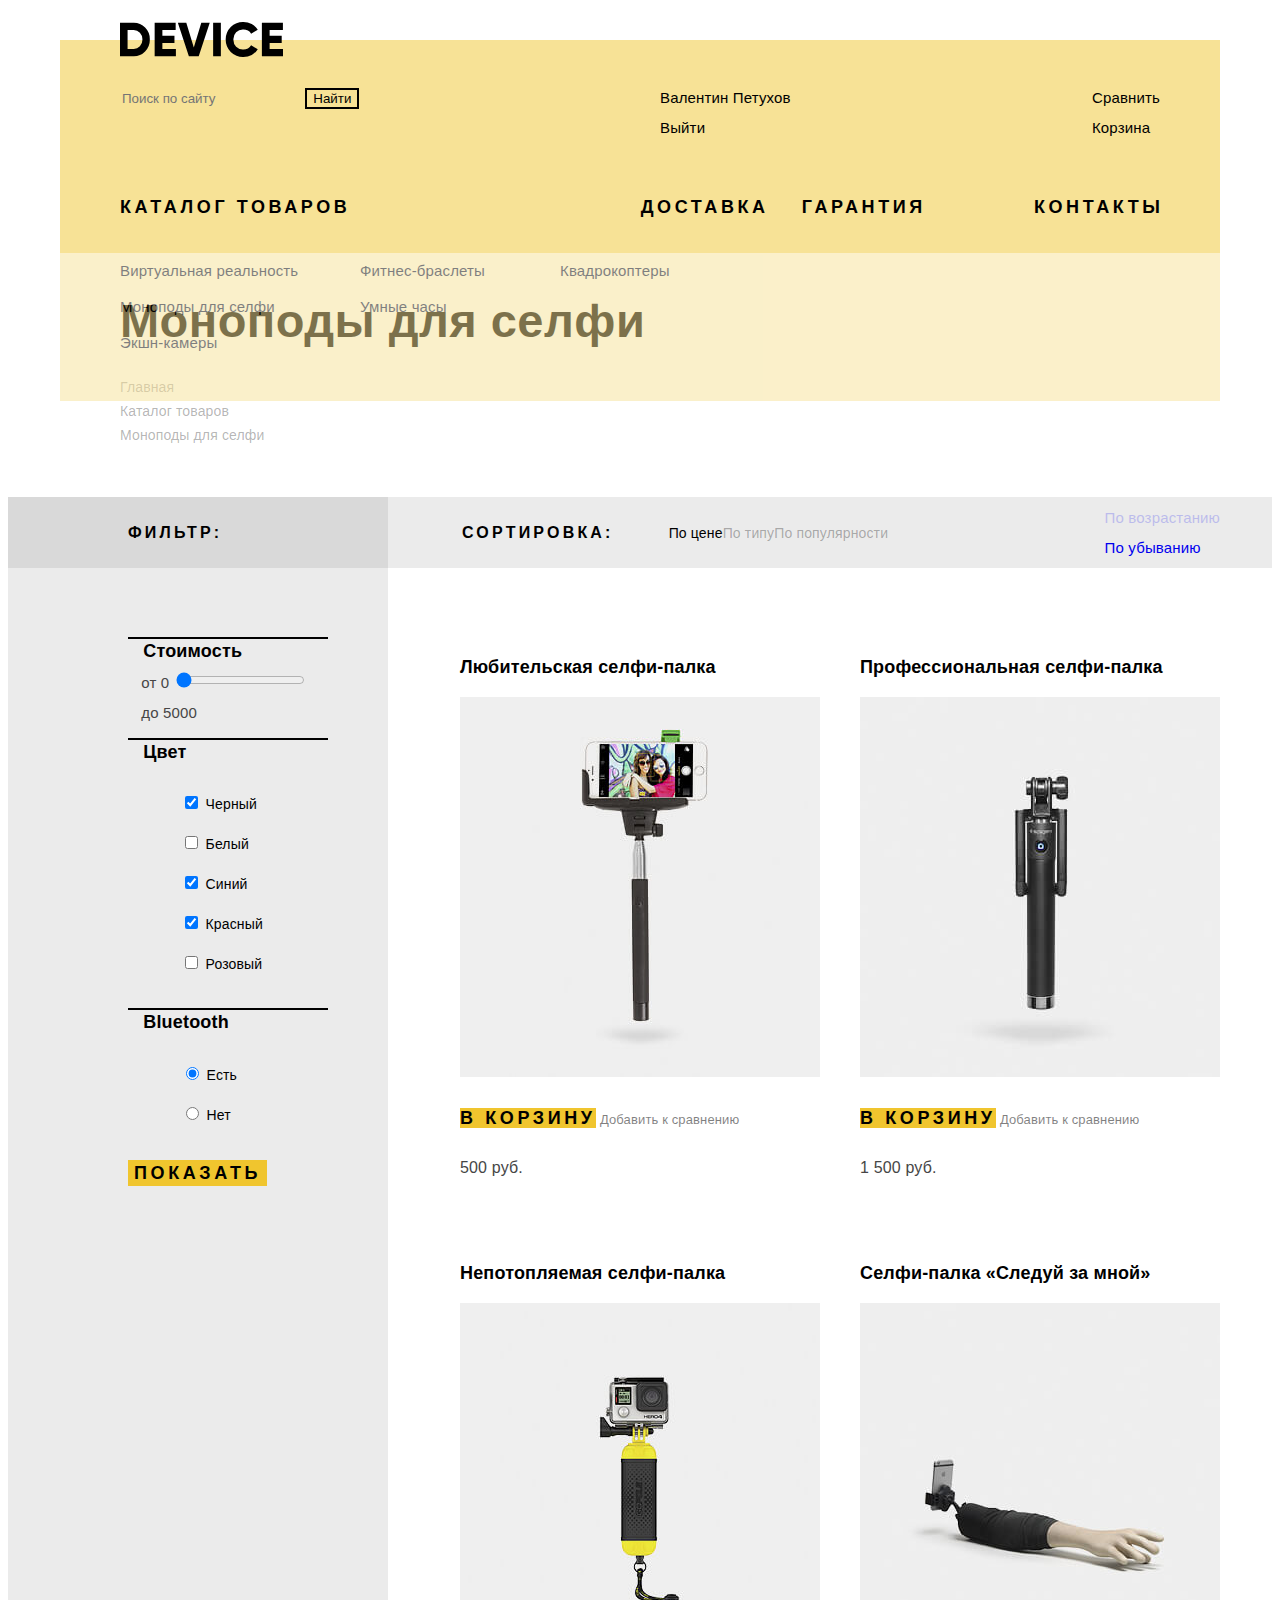
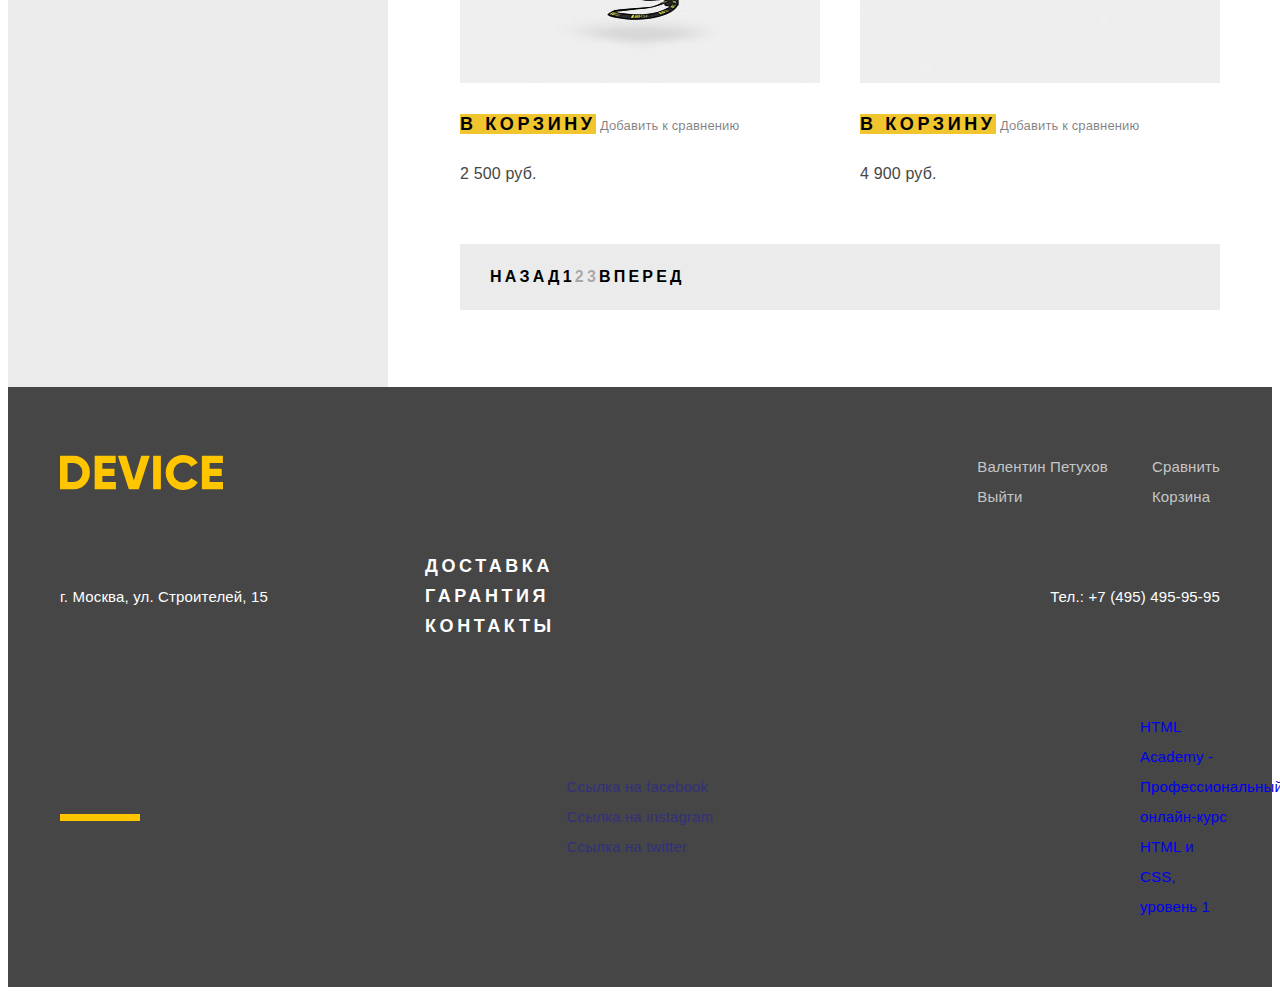
==== commit c115c979: "Добавляет правки по сетке каталога" ====
--- a/catalog.html
+++ b/catalog.html
@@ -74,174 +74,178 @@
     </nav>
   </header>
 
-  <main class="container">
-    <h1 class="page-title">Моноподы для селфи</h1>
-    <ul class="breadcrumbs">
-      <li><a href="index.html">Главная</a></li>
-      <li><a href="catalog.html">Каталог товаров</a></li>
-      <li>Моноподы для селфи</li>
-    </ul>
-
-    <div class="catalog-columns">
-      <div class="catalog-filter-column">
-        <section class="filter">
-          <h2>Фильтр:</h2>
-          <form class="filter-form" action="https://echo.htmlacademy.ru" method="get">
-            <div class="filter-fieldset-wrap">
-              <fieldset>
-                <legend>Стоимость</legend>
-                <label>
-                  от 0
-                  <input type="range" name="price" id="price" min="0" max="0" step="1">
-                  до 5000
-                </label>
-              </fieldset>
-            </div>
-    
-            <div class="filter-fieldset-wrap">
-              <fieldset>
-                <legend>Цвет</legend>
-                <ul class="filter-list">
-                  <li class="filter-group">
-                    <input class="filter-input filter-checkbox" type="checkbox" name="color" id="color-black" value="black" checked>
-                    <label class="filter-label" for="color-black">Черный</label>
-                  </li>
-                  <li class="filter-group">
-                    <input class="filter-input filter-checkbox" type="checkbox" name="color" id="color-white" value="white">
-                    <label class="filter-label" for="color-white">Белый</label>
-                  </li>
-                  <li class="filter-group">
-                    <input class="filter-input filter-checkbox" type="checkbox" name="color" id="color-blue" value="blue" checked>
-                    <label class="filter-label" for="color-blue">Синий</label>
-                  </li>
-                  <li class="filter-group">
-                    <input class="filter-input filter-checkbox" type="checkbox" name="color" id="color-red" value="red" checked>
-                    <label class="filter-label" for="color-red">Красный</label>
-                  </li>
-                  <li class="filter-group">
-                    <input class="filter-input filter-checkbox" type="checkbox" name="color" id="color-pink" value="pink">
-                    <label class="filter-label" for="color-pink">Розовый</label>
-                  </li>
-                </ul>
-              </fieldset>
-            </div>
-            
-            <div class="filter-fieldset-wrap">
-              <fieldset>
-                <legend>Bluetooth</legend>
-                <ul class="filter-list">
-                  <li class="filter-group">
-                    <input class="filter-input filter-radio" type="radio" name="bluetooth" id="bluetooth-yes" value="yes" checked>
-                    <label class="filter-label" for="bluetooth-yes">Есть</label>
-                  </li>
-                  <li class="filter-group">
-                    <input class="filter-input filter-radio" type="radio" name="bluetooth" id="bluetooth-no" value="no">
-                    <label class="filter-label" for="bluetooth-no">Нет</label>
-                  </li>
-                </ul>
-              </fieldset>
-            </div>
-            
-            <button class="btn" type="submit">Показать</button>
-          </form>
-        </section>
-      </div>
-  
-      <div class="catalog-main-column">
-        <section class="sorting">
-          <h2>Сортировка:</h2>
-          <ul class="sorting-list">
-            <li><a class="active" href="#">По цене</a></li>
-            <li><a href="#">По типу</a></li>
-            <li><a href="#">По популярности</a></li>
-          </ul>
-          <ul class="sorting-arrows">
-            <li><a class="arrow-asc" href="#">По возрастанию</a></li>
-            <li><a class="arrow-desc active" href="#">По убыванию</a></li>
-          </ul>
-        </section>
-    
-        <section class="catalog">
-          <h2 class="visually-hidden">Список моноподов для селфи</h2>
-          <ul class="catalog-list">
-            <li>
-              <article class="product">
-                <a class="product-title" href="product-page.html">
-                  <h3>Любительская селфи-палка</h3>
-                </a>
-                <p class="product-image">
-                  <img src="img/product-1.jpg" width="360" height="380" alt="Фото любительской селфи-палки">
-                </p>
-                <p class="product-buttons">
-                  <a class="btn" href="cart.html">В корзину</a>
-                  <a class="btn-compare" href="compare.html">Добавить к сравнению</a>
-                </p>
-                <p class="product-price">
-                  <b>500 руб.</b>
-                </p>
-              </article>
-            </li>
-            <li>
-              <article class="product">
-                <a class="product-title" href="product-page.html">
-                  <h3>Профессиональная селфи-палка</h3>
-                </a>
-                <p class="product-image">
-                  <img src="img/product-2.jpg" width="360" height="380" alt="Фото профессиональной селфи-палки">
-                </p>
-                <p class="product-buttons">
-                  <a class="btn" href="cart.html">В корзину</a>
-                  <a class="btn-compare" href="compare.html">Добавить к сравнению</a>
-                </p>
-                <p class="product-price">
-                  <b>1 500 руб.</b>
-                </p>
-              </article>
-            </li>
-            <li>
-              <article class="product">
-                <a class="product-title" href="product-page.html">
-                  <h3>Непотопляемая селфи-палка</h3>
-                </a>
-                <p class="product-image">
-                  <img src="img/product-3.jpg" width="360" height="380" alt="Фото непотопляемой селфи-палки">
-                </p>
-                <p class="product-buttons">
-                  <a class="btn" href="cart.html">В корзину</a>
-                  <a class="btn-compare" href="compare.html">Добавить к сравнению</a>
-                </p>
-                <p class="product-price">
-                  <b>2 500 руб.</b>
-                </p>
-              </article>
-            </li>
-            <li>
-              <article class="product">
-                <a class="product-title" href="product-page.html">
-                  <h3>Селфи-палка &laquo;Следуй за мной&raquo;</h3>
-                </a>
-                <p class="product-image">
-                  <img src="img/product-4.jpg" width="360" height="380" alt="Фото селфи-палки &laquo;Следуй за мной&raquo;">
-                </p>
-                <p class="product-buttons">
-                  <a class="btn" href="cart.html">В корзину</a>
-                  <a class="btn-compare" href="compare.html">Добавить к сравнению</a>
-                </p>
-                <p class="product-price">
-                  <b>4 900 руб.</b>
-                </p>
-              </article>
-            </li>
-          </ul>
-    
-          <ul class="pagination">
-            <li><a class="pagination-word">Назад</a></li>
-            <li><a class="pagination-number active">1</a></li>
-            <li><a class="pagination-number" href="#">2</a></li>
-            <li><a class="pagination-number" href="#">3</a></li>
-            <li><a class="pagination-word" href="#">Вперед</a></li>
-          </ul>
-        </section>
+  <main>
+    <div class="container">
+      <h1 class="page-title">Моноподы для селфи</h1>
+      <ul class="breadcrumbs">
+        <li><a href="index.html">Главная</a></li>
+        <li><a href="catalog.html">Каталог товаров</a></li>
+        <li>Моноподы для селфи</li>
+      </ul>
+    </div>
+
+    <div class="catalog-wrapper">
+      <div class="container">
+        <div class="catalog-filter-column">
+          <section class="filter">
+            <h2>Фильтр:</h2>
+            <form class="filter-form" action="https://echo.htmlacademy.ru" method="get">
+              <div class="filter-fieldset-wrap">
+                <fieldset>
+                  <legend>Стоимость</legend>
+                  <label>
+                    от 0
+                    <input type="range" name="price" id="price" min="0" max="0" step="1">
+                    до 5000
+                  </label>
+                </fieldset>
+              </div>
+      
+              <div class="filter-fieldset-wrap">
+                <fieldset>
+                  <legend>Цвет</legend>
+                  <ul class="filter-list">
+                    <li class="filter-group">
+                      <input class="filter-input filter-checkbox" type="checkbox" name="color" id="color-black" value="black" checked>
+                      <label class="filter-label" for="color-black">Черный</label>
+                    </li>
+                    <li class="filter-group">
+                      <input class="filter-input filter-checkbox" type="checkbox" name="color" id="color-white" value="white">
+                      <label class="filter-label" for="color-white">Белый</label>
+                    </li>
+                    <li class="filter-group">
+                      <input class="filter-input filter-checkbox" type="checkbox" name="color" id="color-blue" value="blue" checked>
+                      <label class="filter-label" for="color-blue">Синий</label>
+                    </li>
+                    <li class="filter-group">
+                      <input class="filter-input filter-checkbox" type="checkbox" name="color" id="color-red" value="red" checked>
+                      <label class="filter-label" for="color-red">Красный</label>
+                    </li>
+                    <li class="filter-group">
+                      <input class="filter-input filter-checkbox" type="checkbox" name="color" id="color-pink" value="pink">
+                      <label class="filter-label" for="color-pink">Розовый</label>
+                    </li>
+                  </ul>
+                </fieldset>
+              </div>
+              
+              <div class="filter-fieldset-wrap">
+                <fieldset>
+                  <legend>Bluetooth</legend>
+                  <ul class="filter-list">
+                    <li class="filter-group">
+                      <input class="filter-input filter-radio" type="radio" name="bluetooth" id="bluetooth-yes" value="yes" checked>
+                      <label class="filter-label" for="bluetooth-yes">Есть</label>
+                    </li>
+                    <li class="filter-group">
+                      <input class="filter-input filter-radio" type="radio" name="bluetooth" id="bluetooth-no" value="no">
+                      <label class="filter-label" for="bluetooth-no">Нет</label>
+                    </li>
+                  </ul>
+                </fieldset>
+              </div>
+              
+              <button class="btn" type="submit">Показать</button>
+            </form>
+          </section>
+        </div>
+    
+        <div class="catalog-main-column">
+          <section class="sorting">
+            <h2>Сортировка:</h2>
+            <ul class="sorting-list">
+              <li><a class="active" href="#">По цене</a></li>
+              <li><a href="#">По типу</a></li>
+              <li><a href="#">По популярности</a></li>
+            </ul>
+            <ul class="sorting-arrows">
+              <li><a class="arrow-asc" href="#">По возрастанию</a></li>
+              <li><a class="arrow-desc active" href="#">По убыванию</a></li>
+            </ul>
+          </section>
+      
+          <section class="catalog">
+            <h2 class="visually-hidden">Список моноподов для селфи</h2>
+            <ul class="catalog-list">
+              <li class="catalog-item">
+                <article class="product">
+                  <a class="product-title" href="product-page.html">
+                    <h3>Любительская селфи-палка</h3>
+                  </a>
+                  <p class="product-image">
+                    <img src="img/product-1.jpg" width="360" height="380" alt="Фото любительской селфи-палки">
+                  </p>
+                  <p class="product-buttons">
+                    <a class="btn" href="cart.html">В корзину</a>
+                    <a class="btn-compare" href="compare.html">Добавить к сравнению</a>
+                  </p>
+                  <p class="product-price">
+                    <b>500 руб.</b>
+                  </p>
+                </article>
+              </li>
+              <li class="catalog-item">
+                <article class="product">
+                  <a class="product-title" href="product-page.html">
+                    <h3>Профессиональная селфи-палка</h3>
+                  </a>
+                  <p class="product-image">
+                    <img src="img/product-2.jpg" width="360" height="380" alt="Фото профессиональной селфи-палки">
+                  </p>
+                  <p class="product-buttons">
+                    <a class="btn" href="cart.html">В корзину</a>
+                    <a class="btn-compare" href="compare.html">Добавить к сравнению</a>
+                  </p>
+                  <p class="product-price">
+                    <b>1 500 руб.</b>
+                  </p>
+                </article>
+              </li>
+              <li class="catalog-item">
+                <article class="product">
+                  <a class="product-title" href="product-page.html">
+                    <h3>Непотопляемая селфи-палка</h3>
+                  </a>
+                  <p class="product-image">
+                    <img src="img/product-3.jpg" width="360" height="380" alt="Фото непотопляемой селфи-палки">
+                  </p>
+                  <p class="product-buttons">
+                    <a class="btn" href="cart.html">В корзину</a>
+                    <a class="btn-compare" href="compare.html">Добавить к сравнению</a>
+                  </p>
+                  <p class="product-price">
+                    <b>2 500 руб.</b>
+                  </p>
+                </article>
+              </li>
+              <li class="catalog-item">
+                <article class="product">
+                  <a class="product-title" href="product-page.html">
+                    <h3>Селфи-палка &laquo;Следуй за мной&raquo;</h3>
+                  </a>
+                  <p class="product-image">
+                    <img src="img/product-4.jpg" width="360" height="380" alt="Фото селфи-палки &laquo;Следуй за мной&raquo;">
+                  </p>
+                  <p class="product-buttons">
+                    <a class="btn" href="cart.html">В корзину</a>
+                    <a class="btn-compare" href="compare.html">Добавить к сравнению</a>
+                  </p>
+                  <p class="product-price">
+                    <b>4 900 руб.</b>
+                  </p>
+                </article>
+              </li>
+            </ul>
+      
+            <ul class="pagination">
+              <li><a class="pagination-word">Назад</a></li>
+              <li><a class="pagination-number active">1</a></li>
+              <li><a class="pagination-number" href="#">2</a></li>
+              <li><a class="pagination-number" href="#">3</a></li>
+              <li><a class="pagination-word" href="#">Вперед</a></li>
+            </ul>
+          </section>
+        </div>
       </div>
     </div>
   </main>
--- a/css/style.css
+++ b/css/style.css
@@ -1,41 +1,41 @@
 @font-face {
+  font-style: normal;
+  font-weight: 300;
   font-family: "Open Sans";
-  src:
-    local("Open Sans Light"), local("OpenSans-Light"),
-    url("../fonts/opensanslight.woff2") format("woff2"),
-    url("../fonts/opensanslight.woff") format("woff");
+
+  src: local("Open Sans Light"), local("OpenSans-Light"),
+  url("../fonts/opensanslight.woff2") format("woff2"),
+  url("../fonts/opensanslight.woff") format("woff");
+}
+
+@font-face {
+  font-style: normal;
+  font-weight: 400;
+  font-family: "Open Sans";
+
+  src: local("Open Sans Regular"), local("OpenSans-Regular"),
+  url("../fonts/opensans.woff2") format("woff2"),
+  url("../fonts/opensans.woff") format("woff");
+}
+
+@font-face {
+  font-style: normal;
   font-weight: 300;
+  font-family: Gilroy;
+
+  src: local("Gilroy Light"), local("Gilroy-Light"),
+  url("../fonts/gilroylight.woff2") format("woff2"),
+  url("../fonts/gilroylight.woff") format("woff");
+}
+
+@font-face {
   font-style: normal;
-}
-
-@font-face {
-  font-family: "Open Sans";
-  src:
-    local("Open Sans Regular"), local("OpenSans-Regular"),
-    url("../fonts/opensans.woff2") format("woff2"),
-    url("../fonts/opensans.woff") format("woff");
-  font-weight: 400;
-  font-style: normal;
-}
-
-@font-face {
+  font-weight: 800;
   font-family: Gilroy;
-  src:
-    local("Gilroy Light"), local("Gilroy-Light"),
-    url("../fonts/gilroylight.woff2") format("woff2"),
-    url("../fonts/gilroylight.woff") format("woff");
-  font-weight: 300;
-  font-style: normal;
-}
-
-@font-face {
-  font-family: Gilroy;
-  src:
-    local("Gilroy ExtraBold"), local("Gilroy-ExtraBold"),
-    url("../fonts/gilroyextrabold.woff2") format("woff2"),
-    url("../fonts/gilroyextrabold.woff") format("woff");
-  font-weight: 800;
-  font-style: normal;
+
+  src: local("Gilroy ExtraBold"), local("Gilroy-ExtraBold"),
+  url("../fonts/gilroyextrabold.woff2") format("woff2"),
+  url("../fonts/gilroyextrabold.woff") format("woff");
 }
 
 /* Basic styles */
@@ -51,8 +51,6 @@
 }
 
 body {
-  overflow-x: hidden;
-
   font-weight: 300;
   font-size: 15px;
   line-height: 30px;
@@ -71,13 +69,16 @@
 
 .visually-hidden {
   position: absolute;
+
   width: 1px;
   height: 1px;
   margin: -1px;
+  padding: 0;
+  overflow: hidden;
+
   border: 0;
-  padding: 0;
+
   clip: rect(0 0 0 0);
-  overflow: hidden;
 }
 
 a {
@@ -225,8 +226,8 @@
 }
 
 .site-nav-item:last-child {
+  margin-right: -3.6px;
   margin-left: 108px;
-  margin-right: -3.6px;
 }
 
 .site-nav-item > a {
@@ -251,7 +252,7 @@
 
   background-color: #f7e296;
 
-  /* Временно */
+/* Временно */
   opacity: 0.5;
 }
 
@@ -479,8 +480,8 @@
 .breadcrumbs li {
   font-size: 14px;
   line-height: 24px;
+  color: rgba(0, 0, 0, 0.3);
   letter-spacing: 0.14px;
-  color: rgba(0, 0, 0, 0.3);
 }
 
 .breadcrumbs a {
@@ -496,38 +497,30 @@
   color: rgba(0, 0, 0, 0.1);
 }
 
-.catalog-columns {
-  display: flex;
+.catalog-wrapper {
+  background-image: 
+    linear-gradient(to bottom, rgba(0, 0, 0, 0.08) 71px, transparent 71px),
+    linear-gradient(to right, #ebebeb 29%, transparent 29%);
 }
 
 .catalog-filter-column {
-  position: relative;
-}
-
-.catalog-filter-column::before {
-  content: "";
-  position: absolute;
-  top: 71px;
-  right: 0;
-  bottom: 0;
-  left: -3000px;
-  z-index: -1;
-
   background-color: #ebebeb;
+}
+
+.catalog-wrapper .container {
+  display: flex;
 }
 
 .filter {
   width: 328px;
-
-  background-color: #ebebeb;
 }
 
 .filter h2 {
   margin: 0;
   padding-top: 30px;
-  padding-right: 68px;
+  padding-left: 68px;
   padding-bottom: 30px;
-  padding-left: 60px;
+  padding-right: 60px;
 
   font-weight: 800;
   font-size: 16px;
@@ -540,23 +533,10 @@
   background-color: #d9d9d9;
 }
 
-.filter h2::before {
-  content: "";
-  position: absolute;
-  top: 0;
-  right: 0;
-  left: -3000px;
-  z-index: -1;
-
-  height: 71px;
-
-  background-color: #d9d9d9;
-}
-
 .filter-form {
   padding-top: 69px;
-  padding-right: 68px;
-  padding-left: 60px;
+  padding-left: 68px;
+  padding-right: 60px;
 }
 
 .filter-fieldset-wrap {
@@ -591,30 +571,11 @@
   color: #a6a6a6;
 }
 
-.catalog-main-column {
-  position: relative;
-
-  flex-grow: 1;
-}
-
 .sorting {
   display: flex;
   align-items: center;
+  min-height: 71px;
   padding-left: 74px;
-  min-height: 71px;
-}
-
-.sorting::before {
-  content: "";
-  position: absolute;
-  top: 0;
-  right: -3000px;
-  left: 0;
-  z-index: -1;
-
-  min-height: 71px;
-
-  background-color: #ebebeb;
 }
 
 .sorting h2 {
@@ -692,10 +653,15 @@
   list-style: none;
 }
 
-.catalog-list li {
+.catalog-item {
   width: 360px;
   margin-right: 20px;
+  margin-bottom: 45px;
   margin-left: 20px;
+}
+
+.catalog-item:nth-last-child(-n+2) {
+  margin-bottom: 40px;
 }
 
 .product-title h3 {
@@ -877,6 +843,7 @@
 .footer-phone {
   width: 260px;
   margin-left: auto;
+
   text-align: right;
 }
 
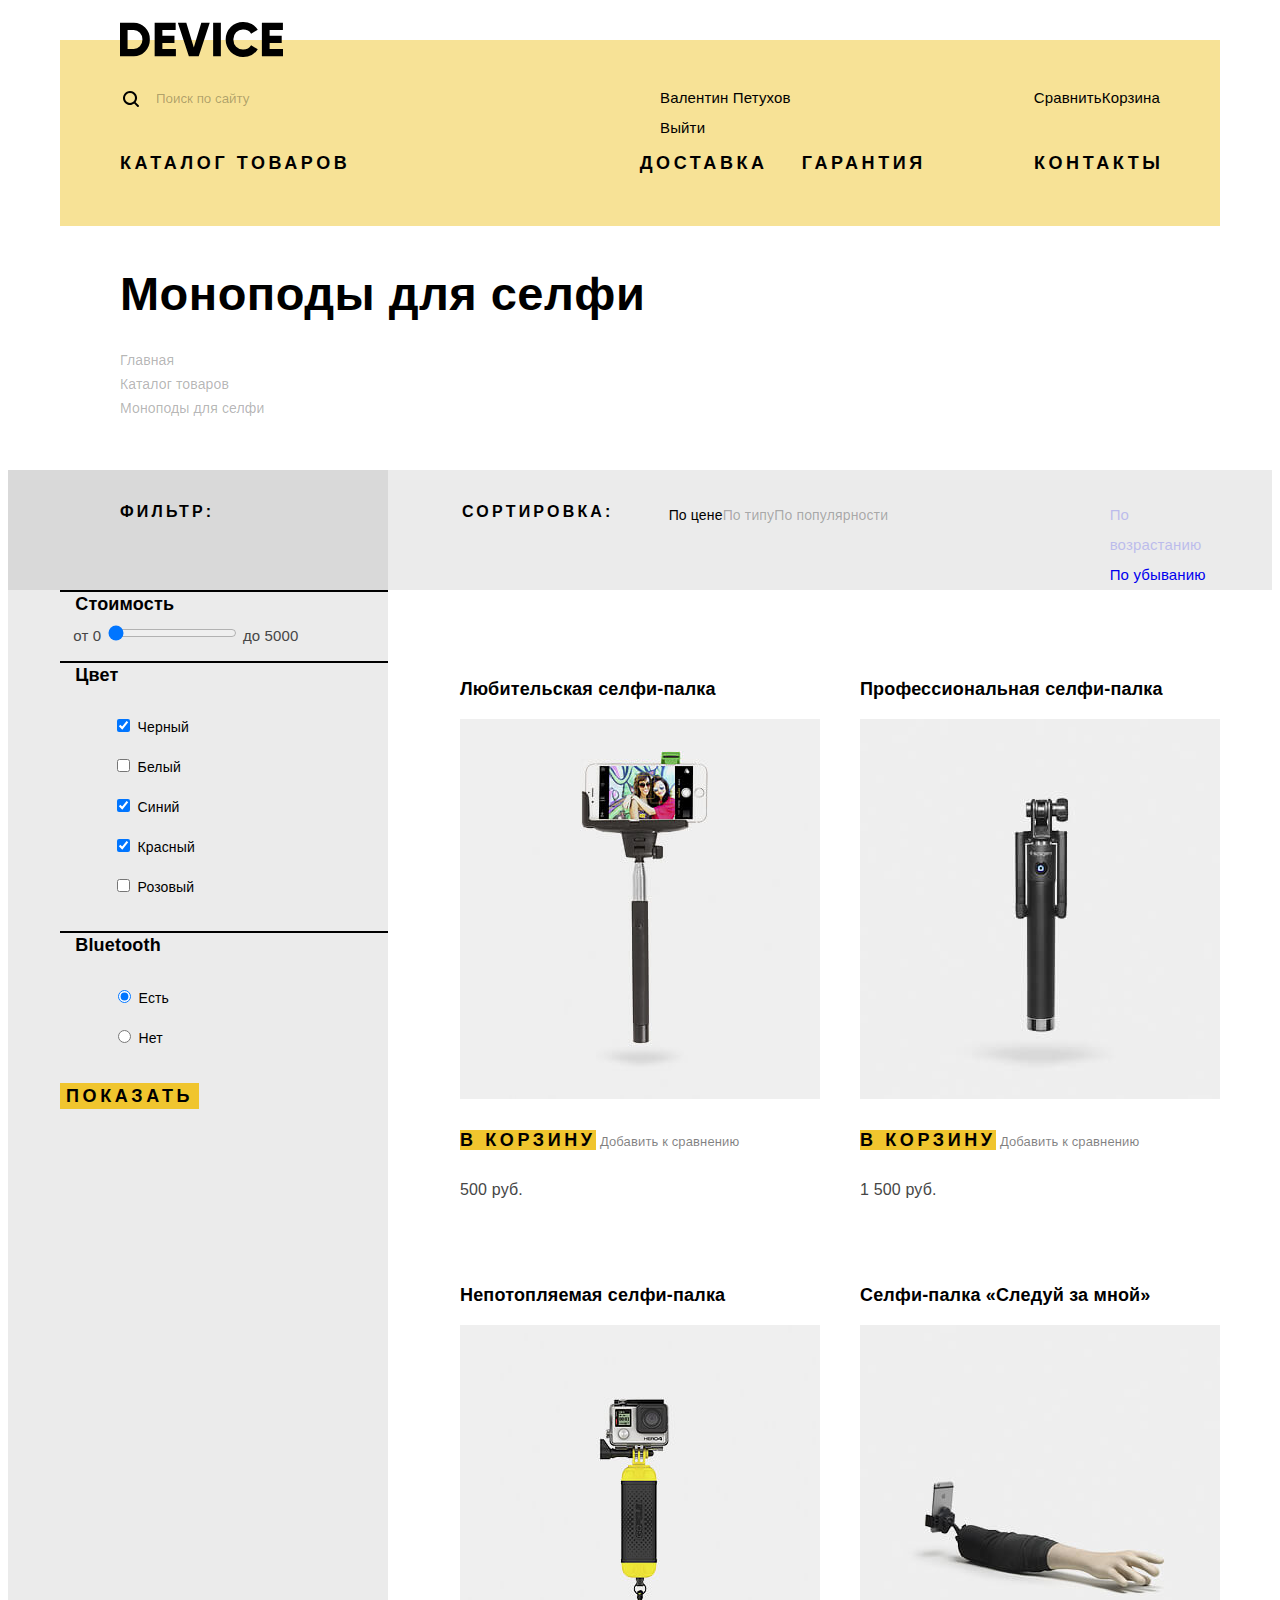
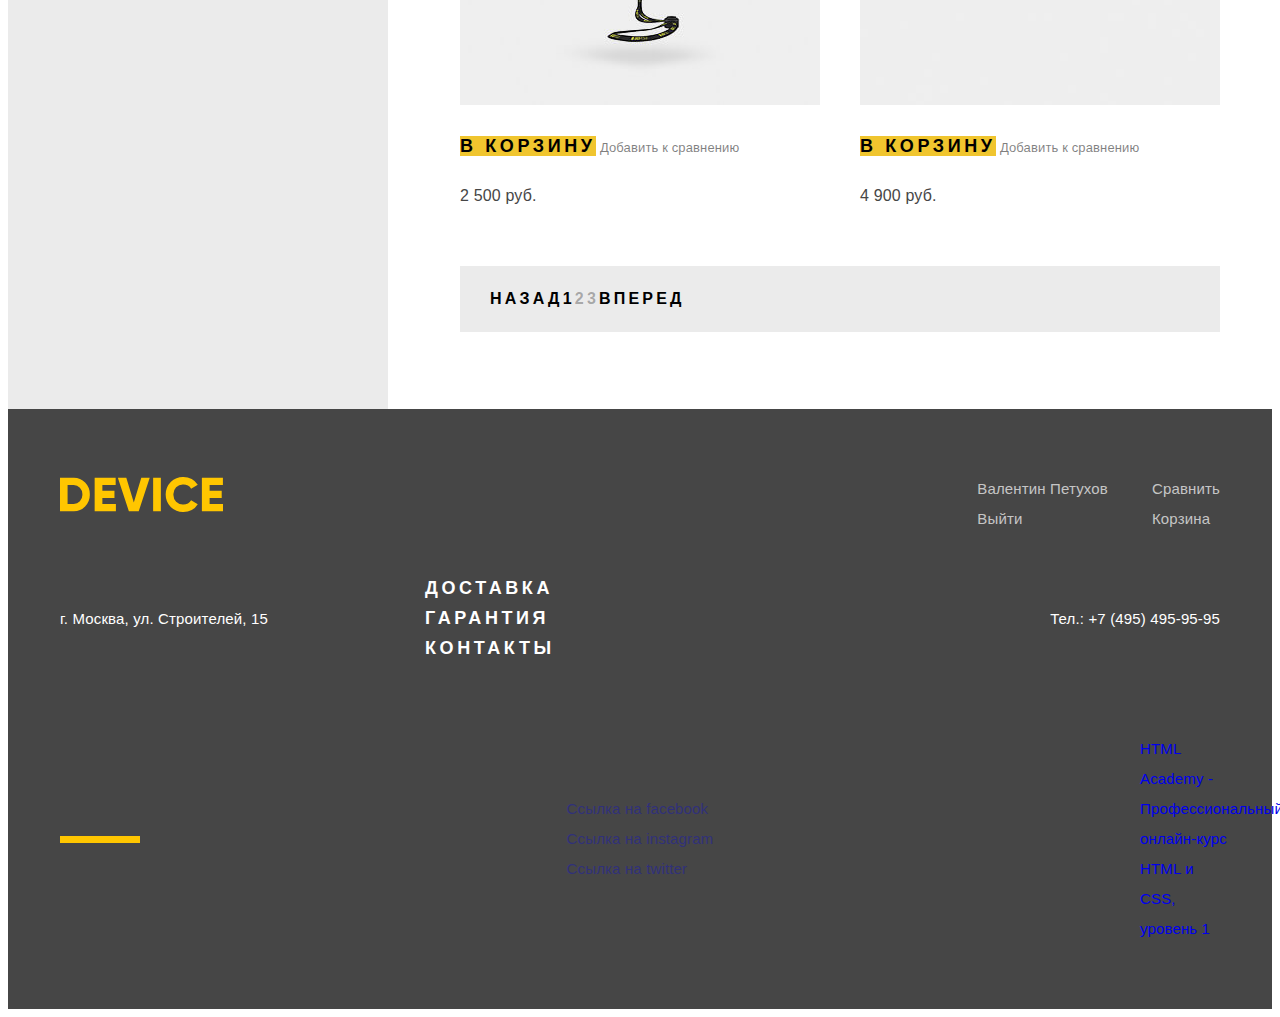
==== commit 6d073a5b: "Добавляет окончательную стилизацию шапки и исправляет сетку Каталога" ====
--- a/catalog.html
+++ b/catalog.html
@@ -18,7 +18,7 @@
       <div class="header-row">
         <form class="search-form" action="https://echo.htmlacademy.ru" method="get">
           <label class="visually-hidden" for="input-search">Поиск по сайту</label>
-          <input class="input-search" type="search" name="search" id="input-search" placeholder="Поиск по сайту">
+          <input class="input-search" type="text" name="search" id="input-search" placeholder="Поиск по сайту">
           <button class="btn-search" type="submit">Найти</button>
         </form>
   
@@ -84,168 +84,170 @@
       </ul>
     </div>
 
-    <div class="catalog-wrapper">
+    <div class="catalog-header">
       <div class="container">
-        <div class="catalog-filter-column">
-          <section class="filter">
-            <h2>Фильтр:</h2>
-            <form class="filter-form" action="https://echo.htmlacademy.ru" method="get">
-              <div class="filter-fieldset-wrap">
-                <fieldset>
-                  <legend>Стоимость</legend>
-                  <label>
-                    от 0
-                    <input type="range" name="price" id="price" min="0" max="0" step="1">
-                    до 5000
-                  </label>
-                </fieldset>
-              </div>
-      
-              <div class="filter-fieldset-wrap">
-                <fieldset>
-                  <legend>Цвет</legend>
-                  <ul class="filter-list">
-                    <li class="filter-group">
-                      <input class="filter-input filter-checkbox" type="checkbox" name="color" id="color-black" value="black" checked>
-                      <label class="filter-label" for="color-black">Черный</label>
-                    </li>
-                    <li class="filter-group">
-                      <input class="filter-input filter-checkbox" type="checkbox" name="color" id="color-white" value="white">
-                      <label class="filter-label" for="color-white">Белый</label>
-                    </li>
-                    <li class="filter-group">
-                      <input class="filter-input filter-checkbox" type="checkbox" name="color" id="color-blue" value="blue" checked>
-                      <label class="filter-label" for="color-blue">Синий</label>
-                    </li>
-                    <li class="filter-group">
-                      <input class="filter-input filter-checkbox" type="checkbox" name="color" id="color-red" value="red" checked>
-                      <label class="filter-label" for="color-red">Красный</label>
-                    </li>
-                    <li class="filter-group">
-                      <input class="filter-input filter-checkbox" type="checkbox" name="color" id="color-pink" value="pink">
-                      <label class="filter-label" for="color-pink">Розовый</label>
-                    </li>
-                  </ul>
-                </fieldset>
-              </div>
-              
-              <div class="filter-fieldset-wrap">
-                <fieldset>
-                  <legend>Bluetooth</legend>
-                  <ul class="filter-list">
-                    <li class="filter-group">
-                      <input class="filter-input filter-radio" type="radio" name="bluetooth" id="bluetooth-yes" value="yes" checked>
-                      <label class="filter-label" for="bluetooth-yes">Есть</label>
-                    </li>
-                    <li class="filter-group">
-                      <input class="filter-input filter-radio" type="radio" name="bluetooth" id="bluetooth-no" value="no">
-                      <label class="filter-label" for="bluetooth-no">Нет</label>
-                    </li>
-                  </ul>
-                </fieldset>
-              </div>
-              
-              <button class="btn" type="submit">Показать</button>
-            </form>
-          </section>
-        </div>
-    
-        <div class="catalog-main-column">
-          <section class="sorting">
-            <h2>Сортировка:</h2>
-            <ul class="sorting-list">
-              <li><a class="active" href="#">По цене</a></li>
-              <li><a href="#">По типу</a></li>
-              <li><a href="#">По популярности</a></li>
-            </ul>
-            <ul class="sorting-arrows">
-              <li><a class="arrow-asc" href="#">По возрастанию</a></li>
-              <li><a class="arrow-desc active" href="#">По убыванию</a></li>
-            </ul>
-          </section>
-      
-          <section class="catalog">
-            <h2 class="visually-hidden">Список моноподов для селфи</h2>
-            <ul class="catalog-list">
-              <li class="catalog-item">
-                <article class="product">
-                  <a class="product-title" href="product-page.html">
-                    <h3>Любительская селфи-палка</h3>
-                  </a>
-                  <p class="product-image">
-                    <img src="img/product-1.jpg" width="360" height="380" alt="Фото любительской селфи-палки">
-                  </p>
-                  <p class="product-buttons">
-                    <a class="btn" href="cart.html">В корзину</a>
-                    <a class="btn-compare" href="compare.html">Добавить к сравнению</a>
-                  </p>
-                  <p class="product-price">
-                    <b>500 руб.</b>
-                  </p>
-                </article>
-              </li>
-              <li class="catalog-item">
-                <article class="product">
-                  <a class="product-title" href="product-page.html">
-                    <h3>Профессиональная селфи-палка</h3>
-                  </a>
-                  <p class="product-image">
-                    <img src="img/product-2.jpg" width="360" height="380" alt="Фото профессиональной селфи-палки">
-                  </p>
-                  <p class="product-buttons">
-                    <a class="btn" href="cart.html">В корзину</a>
-                    <a class="btn-compare" href="compare.html">Добавить к сравнению</a>
-                  </p>
-                  <p class="product-price">
-                    <b>1 500 руб.</b>
-                  </p>
-                </article>
-              </li>
-              <li class="catalog-item">
-                <article class="product">
-                  <a class="product-title" href="product-page.html">
-                    <h3>Непотопляемая селфи-палка</h3>
-                  </a>
-                  <p class="product-image">
-                    <img src="img/product-3.jpg" width="360" height="380" alt="Фото непотопляемой селфи-палки">
-                  </p>
-                  <p class="product-buttons">
-                    <a class="btn" href="cart.html">В корзину</a>
-                    <a class="btn-compare" href="compare.html">Добавить к сравнению</a>
-                  </p>
-                  <p class="product-price">
-                    <b>2 500 руб.</b>
-                  </p>
-                </article>
-              </li>
-              <li class="catalog-item">
-                <article class="product">
-                  <a class="product-title" href="product-page.html">
-                    <h3>Селфи-палка &laquo;Следуй за мной&raquo;</h3>
-                  </a>
-                  <p class="product-image">
-                    <img src="img/product-4.jpg" width="360" height="380" alt="Фото селфи-палки &laquo;Следуй за мной&raquo;">
-                  </p>
-                  <p class="product-buttons">
-                    <a class="btn" href="cart.html">В корзину</a>
-                    <a class="btn-compare" href="compare.html">Добавить к сравнению</a>
-                  </p>
-                  <p class="product-price">
-                    <b>4 900 руб.</b>
-                  </p>
-                </article>
-              </li>
-            </ul>
-      
-            <ul class="pagination">
-              <li><a class="pagination-word">Назад</a></li>
-              <li><a class="pagination-number active">1</a></li>
-              <li><a class="pagination-number" href="#">2</a></li>
-              <li><a class="pagination-number" href="#">3</a></li>
-              <li><a class="pagination-word" href="#">Вперед</a></li>
-            </ul>
-          </section>
-        </div>
+        <div class="filter-title-ghost" aria-hidden="true">Фильтр:</div>
+    
+        <section class="sorting">
+          <h2>Сортировка:</h2>
+          <ul class="sorting-list">
+            <li><a class="active" href="#">По цене</a></li>
+            <li><a href="#">По типу</a></li>
+            <li><a href="#">По популярности</a></li>
+          </ul>
+          <ul class="sorting-arrows">
+            <li><a class="arrow-asc" href="#">По возрастанию</a></li>
+            <li><a class="arrow-desc active" href="#">По убыванию</a></li>
+          </ul>
+        </section>
+      </div>
+    </div>
+
+    <div class="catalog-main">
+      <div class="container">
+        <section class="filter">
+          <h2 class="visually-hidden">Фильтр товаров</h2>
+          <form class="filter-form" action="https://echo.htmlacademy.ru" method="get">
+            <div class="filter-fieldset-wrap">
+              <fieldset>
+                <legend>Стоимость</legend>
+                <label>
+                  от 0
+                  <input type="range" name="price" id="price" min="0" max="0" step="1">
+                  до 5000
+                </label>
+              </fieldset>
+            </div>
+    
+            <div class="filter-fieldset-wrap">
+              <fieldset>
+                <legend>Цвет</legend>
+                <ul class="filter-list">
+                  <li class="filter-group">
+                    <input class="filter-input filter-checkbox" type="checkbox" name="color" id="color-black" value="black" checked>
+                    <label class="filter-label" for="color-black">Черный</label>
+                  </li>
+                  <li class="filter-group">
+                    <input class="filter-input filter-checkbox" type="checkbox" name="color" id="color-white" value="white">
+                    <label class="filter-label" for="color-white">Белый</label>
+                  </li>
+                  <li class="filter-group">
+                    <input class="filter-input filter-checkbox" type="checkbox" name="color" id="color-blue" value="blue" checked>
+                    <label class="filter-label" for="color-blue">Синий</label>
+                  </li>
+                  <li class="filter-group">
+                    <input class="filter-input filter-checkbox" type="checkbox" name="color" id="color-red" value="red" checked>
+                    <label class="filter-label" for="color-red">Красный</label>
+                  </li>
+                  <li class="filter-group">
+                    <input class="filter-input filter-checkbox" type="checkbox" name="color" id="color-pink" value="pink">
+                    <label class="filter-label" for="color-pink">Розовый</label>
+                  </li>
+                </ul>
+              </fieldset>
+            </div>
+            
+            <div class="filter-fieldset-wrap">
+              <fieldset>
+                <legend>Bluetooth</legend>
+                <ul class="filter-list">
+                  <li class="filter-group">
+                    <input class="filter-input filter-radio" type="radio" name="bluetooth" id="bluetooth-yes" value="yes" checked>
+                    <label class="filter-label" for="bluetooth-yes">Есть</label>
+                  </li>
+                  <li class="filter-group">
+                    <input class="filter-input filter-radio" type="radio" name="bluetooth" id="bluetooth-no" value="no">
+                    <label class="filter-label" for="bluetooth-no">Нет</label>
+                  </li>
+                </ul>
+              </fieldset>
+            </div>
+            
+            <button class="btn" type="submit">Показать</button>
+          </form>
+        </section>
+    
+        <section class="catalog">
+          <h2 class="visually-hidden">Список моноподов для селфи</h2>
+          <ul class="catalog-list">
+            <li class="catalog-item">
+              <article class="product">
+                <a class="product-title" href="product-page.html">
+                  <h3>Любительская селфи-палка</h3>
+                </a>
+                <p class="product-image">
+                  <img src="img/product-1.jpg" width="360" height="380" alt="Фото любительской селфи-палки">
+                </p>
+                <p class="product-buttons">
+                  <a class="btn" href="cart.html">В корзину</a>
+                  <a class="btn-compare" href="compare.html">Добавить к сравнению</a>
+                </p>
+                <p class="product-price">
+                  <b>500 руб.</b>
+                </p>
+              </article>
+            </li>
+            <li class="catalog-item">
+              <article class="product">
+                <a class="product-title" href="product-page.html">
+                  <h3>Профессиональная селфи-палка</h3>
+                </a>
+                <p class="product-image">
+                  <img src="img/product-2.jpg" width="360" height="380" alt="Фото профессиональной селфи-палки">
+                </p>
+                <p class="product-buttons">
+                  <a class="btn" href="cart.html">В корзину</a>
+                  <a class="btn-compare" href="compare.html">Добавить к сравнению</a>
+                </p>
+                <p class="product-price">
+                  <b>1 500 руб.</b>
+                </p>
+              </article>
+            </li>
+            <li class="catalog-item">
+              <article class="product">
+                <a class="product-title" href="product-page.html">
+                  <h3>Непотопляемая селфи-палка</h3>
+                </a>
+                <p class="product-image">
+                  <img src="img/product-3.jpg" width="360" height="380" alt="Фото непотопляемой селфи-палки">
+                </p>
+                <p class="product-buttons">
+                  <a class="btn" href="cart.html">В корзину</a>
+                  <a class="btn-compare" href="compare.html">Добавить к сравнению</a>
+                </p>
+                <p class="product-price">
+                  <b>2 500 руб.</b>
+                </p>
+              </article>
+            </li>
+            <li class="catalog-item">
+              <article class="product">
+                <a class="product-title" href="product-page.html">
+                  <h3>Селфи-палка &laquo;Следуй за мной&raquo;</h3>
+                </a>
+                <p class="product-image">
+                  <img src="img/product-4.jpg" width="360" height="380" alt="Фото селфи-палки &laquo;Следуй за мной&raquo;">
+                </p>
+                <p class="product-buttons">
+                  <a class="btn" href="cart.html">В корзину</a>
+                  <a class="btn-compare" href="compare.html">Добавить к сравнению</a>
+                </p>
+                <p class="product-price">
+                  <b>4 900 руб.</b>
+                </p>
+              </article>
+            </li>
+          </ul>
+    
+          <ul class="pagination">
+            <li><a class="pagination-word">Назад</a></li>
+            <li><a class="pagination-number active">1</a></li>
+            <li><a class="pagination-number" href="#">2</a></li>
+            <li><a class="pagination-number" href="#">3</a></li>
+            <li><a class="pagination-word" href="#">Вперед</a></li>
+          </ul>
+        </section>
       </div>
     </div>
   </main>
--- a/css/style.css
+++ b/css/style.css
@@ -61,30 +61,34 @@
   background-color: #ffffff;
 }
 
+a {
+  text-decoration: none;
+}
+
+img {
+  max-width: 100%;
+  height: auto;
+}
+
+.visually-hidden {
+  position: absolute;
+  width: 1px;
+  height: 1px;
+  margin: -1px;
+  padding: 0;
+  overflow: hidden;
+  white-space: nowrap;
+  border: 0;
+  clip: rect(0 0 0 0);
+  clip-path: inset(100%);
+}
+
 .container {
   width: 1200px;
   margin: 0 auto;
   padding: 0 20px;
 }
 
-.visually-hidden {
-  position: absolute;
-
-  width: 1px;
-  height: 1px;
-  margin: -1px;
-  padding: 0;
-  overflow: hidden;
-
-  border: 0;
-
-  clip: rect(0 0 0 0);
-}
-
-a {
-  text-decoration: none;
-}
-
 .btn {
   font-weight: 800;
   font-size: 18px;
@@ -122,7 +126,7 @@
   flex-direction: column;
   margin-top: 40px;
   padding-right: 60px;
-  padding-bottom: 30px;
+  padding-bottom: 47px;
   padding-left: 60px;
 
   background-color: #f7e296;
@@ -133,23 +137,16 @@
 }
 
 .main-nav a {
-  color: #000000;
-}
-
-.main-nav a:hover,
-.main-nav a:focus {
-  color: rgba(0, 0, 0, 0.6);
-}
-
-.main-nav a:active {
-  color: rgba(0, 0, 0, 0.3);
+  display: inline-block;
+
+  color: #000000;
 }
 
 .main-header-logo {
   width: 163px;
   height: 35px;
   margin-top: -18px;
-  margin-bottom: 26px;
+  margin-bottom: 18px;
 }
 
 .main-header-logo[href]:hover,
@@ -163,33 +160,79 @@
 
 .header-row {
   display: flex;
-  margin-bottom: 50px;
+  height: 49px;
+  margin-bottom: 25px;
 }
 
 .search-form {
-  width: 440px;
-  margin-right: 100px;
+  display: flex;
+  width: 441px;
+  margin-right: 99px;
 }
 
 .input-search {
+  flex-grow: 1;
+  padding-left: 36px;
+
   background-color: transparent;
+  background-image: url("../img/icon-search.svg");
+  background-repeat: no-repeat;
+  background-position: 3px center;
   border: none;
-}
-
-.input-search:hover {
-  /* Стили при наведении */
-}
-
-.input-search:focus {
+  border-bottom: 2px solid transparent;
+  outline: none;
+}
+
+/* Chrome, Firefox, Opera, Safari 10.1+ */
+.input-search::placeholder {
+  color: rgba(0, 0, 0, 0.3);
+}
+
+.input-search:hover::placeholder,
+.input-search:focus::placeholder {
+  color: rgba(0, 0, 0, 0.6);
+}
+
+/* Internet Explorer 10-11 */
+.input-search:-ms-input-placeholder {
+  color: rgba(0, 0, 0, 0.3);
+}
+
+.input-search:hover:-ms-input-placeholder {
+  color: rgba(0, 0, 0, 0.6);
+}
+
+/* Microsoft Edge */
+.input-search::-ms-input-placeholder {
+  color: rgba(0, 0, 0, 0.3);
+}
+
+.input-search:hover::-ms-input-placeholder,
+.input-search:focus::-ms-input-placeholder  {
+  color: rgba(0, 0, 0, 0.6);
+}
+
+.input-search:focus,
+.input-search:not(:placeholder-shown) {
   border-bottom: 2px solid #000000;
 }
 
 .btn-search {
+  width: 85px;
+
   color: #000000;
 
   background-color: transparent;
   border: 2px solid #000000;
+  visibility: hidden;
   cursor: pointer;
+  opacity: 0;
+}
+
+.input-search:focus + .btn-search,
+.input-search:not(:placeholder-shown) + .btn-search {
+  visibility: visible;
+  opacity: 1;
 }
 
 .btn-search:hover,
@@ -205,23 +248,72 @@
 
 .user-nav {
   margin: 0;
-  padding: 0;
+  margin-top: 8px;
+  padding: 0;
+}
+
+.user-link {
+  padding-left: 26px;
+
+  background-image: url("../img/icon-user.svg");
+  background-repeat: no-repeat;
+  background-position: left center;
 }
 
 .shop-nav {
-  margin: 0;
+  display: flex;
+  margin: 0;
+  margin-top: 8px;
   margin-left: auto;
   padding: 0;
 }
 
+.shop-link {
+  background-repeat: no-repeat;
+  background-position: left center;
+}
+
+.compare-link {
+  margin-right: 41px;
+  padding-left: 20px;
+
+  background-image: url("../img/icon-compare.svg");
+}
+
+.cart-link {
+  padding-left: 22px;
+  background-image: url("../img/icon-cart.svg");
+}
+
+.user-nav a:hover,
+.shop-nav a:hover,
+.user-nav a:focus,
+.shop-nav a:focus {
+  opacity: 0.6;
+}
+
+.user-nav a:active,
+.shop-nav a:active {
+  opacity: 0.3;
+}
+
 .site-nav {
   display: flex;
   margin: 0;
   padding: 0;
 }
 
+.site-nav a:hover,
+.site-nav a:focus {
+  opacity: 0.6;
+}
+
+.site-nav a:active {
+  opacity: 0.3;
+}
+
 .site-nav-item:nth-child(2) {
-  margin-right: 33px;
+  margin-right: 34px;
   margin-left: auto;
 }
 
@@ -243,6 +335,7 @@
   position: absolute;
   right: 0;
   left: 0;
+  z-index: 10;
 
   display: flex;
   padding-top: 30px;
@@ -251,9 +344,29 @@
   padding-left: 60px;
 
   background-color: #f7e296;
-
-/* Временно */
-  opacity: 0.5;
+  visibility: hidden;
+  opacity: 0;
+}
+
+.catalog-nav-item:hover .catalog-nav-wrap {
+  visibility: visible;
+  opacity: 1;
+}
+
+/* Псевдокласс для перехода между ссылками в выпадающем меню с помощью Tab (не работает в IE11 и Edge).
+   Если это правило объединить с предыдущим, то выподающее меню перестанет работать в IE и Edge. */
+.catalog-nav-item:focus-within .catalog-nav-wrap {
+  visibility: visible;
+  opacity: 1;
+}
+
+.catalog-nav-link {
+  margin-left: -1px;
+  padding-right: 32px;
+
+  background-image: url("../img/icon-plus.svg");
+  background-repeat: no-repeat;
+  background-position: right 3px center;
 }
 
 .catalog-nav-list {
@@ -497,34 +610,23 @@
   color: rgba(0, 0, 0, 0.1);
 }
 
-.catalog-wrapper {
-  background-image: 
-    linear-gradient(to bottom, rgba(0, 0, 0, 0.08) 71px, transparent 71px),
-    linear-gradient(to right, #ebebeb 29%, transparent 29%);
-}
-
-.catalog-filter-column {
-  background-color: #ebebeb;
-}
-
-.catalog-wrapper .container {
-  display: flex;
-}
-
-.filter {
+.catalog-header {
+  background-image: linear-gradient(to right, #d9d9d9 29%, #ebebeb 29%);
+}
+
+.catalog-header .container {
+  display: flex;
+}
+
+.filter-title-ghost {
+  flex-shrink: 0;
   width: 328px;
-}
-
-.filter h2 {
-  margin: 0;
   padding-top: 30px;
-  padding-left: 68px;
-  padding-bottom: 30px;
-  padding-right: 60px;
+  padding-left: 60px;
 
   font-weight: 800;
   font-size: 16px;
-  line-height: 11px;
+  line-height: 24px;
   font-family: "Gilroy", "Verdana", sans-serif;
   color: #000000;
   text-transform: uppercase;
@@ -533,48 +635,10 @@
   background-color: #d9d9d9;
 }
 
-.filter-form {
-  padding-top: 69px;
-  padding-left: 68px;
-  padding-right: 60px;
-}
-
-.filter-fieldset-wrap {
-  border-top: 2px solid #000000;
-}
-
-.filter fieldset {
-  border: none;
-}
-
-.filter legend {
-  font-weight: 800;
-  font-size: 18px;
-  line-height: 24px;
-  font-family: "Gilroy", "Verdana", sans-serif;
-  color: #000000;
-  letter-spacing: 0.18px;
-}
-
-.filter-list {
-  list-style: none;
-}
-
-.filter-label {
-  font-size: 14px;
-  line-height: 40px;
-  color: #000000;
-  letter-spacing: 0.14px;
-}
-
-.filter-input:disabled + .filter-label {
-  color: #a6a6a6;
-}
-
 .sorting {
   display: flex;
-  align-items: center;
-  min-height: 71px;
+  flex-grow: 1;
+  padding-top: 30px;
   padding-left: 74px;
 }
 
@@ -593,6 +657,7 @@
 
 .sorting-list {
   display: flex;
+  width: 460px;
   margin: 0;
   padding: 0;
 
@@ -635,6 +700,53 @@
 .sorting-arrows a:active,
 .sorting-arrows a.active {
   opacity: 1;
+}
+
+.catalog-main {
+  background-image: linear-gradient(to right, #ebebeb 29%, transparent 29%);
+}
+
+.catalog-main .container {
+  display: flex;
+}
+
+.filter {
+  flex-shrink: 0;
+  width: 328px;
+
+  background-color: #ebebeb;
+}
+
+.filter-fieldset-wrap {
+  border-top: 2px solid #000000;
+}
+
+.filter fieldset {
+  border: none;
+}
+
+.filter legend {
+  font-weight: 800;
+  font-size: 18px;
+  line-height: 24px;
+  font-family: "Gilroy", "Verdana", sans-serif;
+  color: #000000;
+  letter-spacing: 0.18px;
+}
+
+.filter-list {
+  list-style: none;
+}
+
+.filter-label {
+  font-size: 14px;
+  line-height: 40px;
+  color: #000000;
+  letter-spacing: 0.14px;
+}
+
+.filter-input:disabled + .filter-label {
+  color: #a6a6a6;
 }
 
 .catalog {
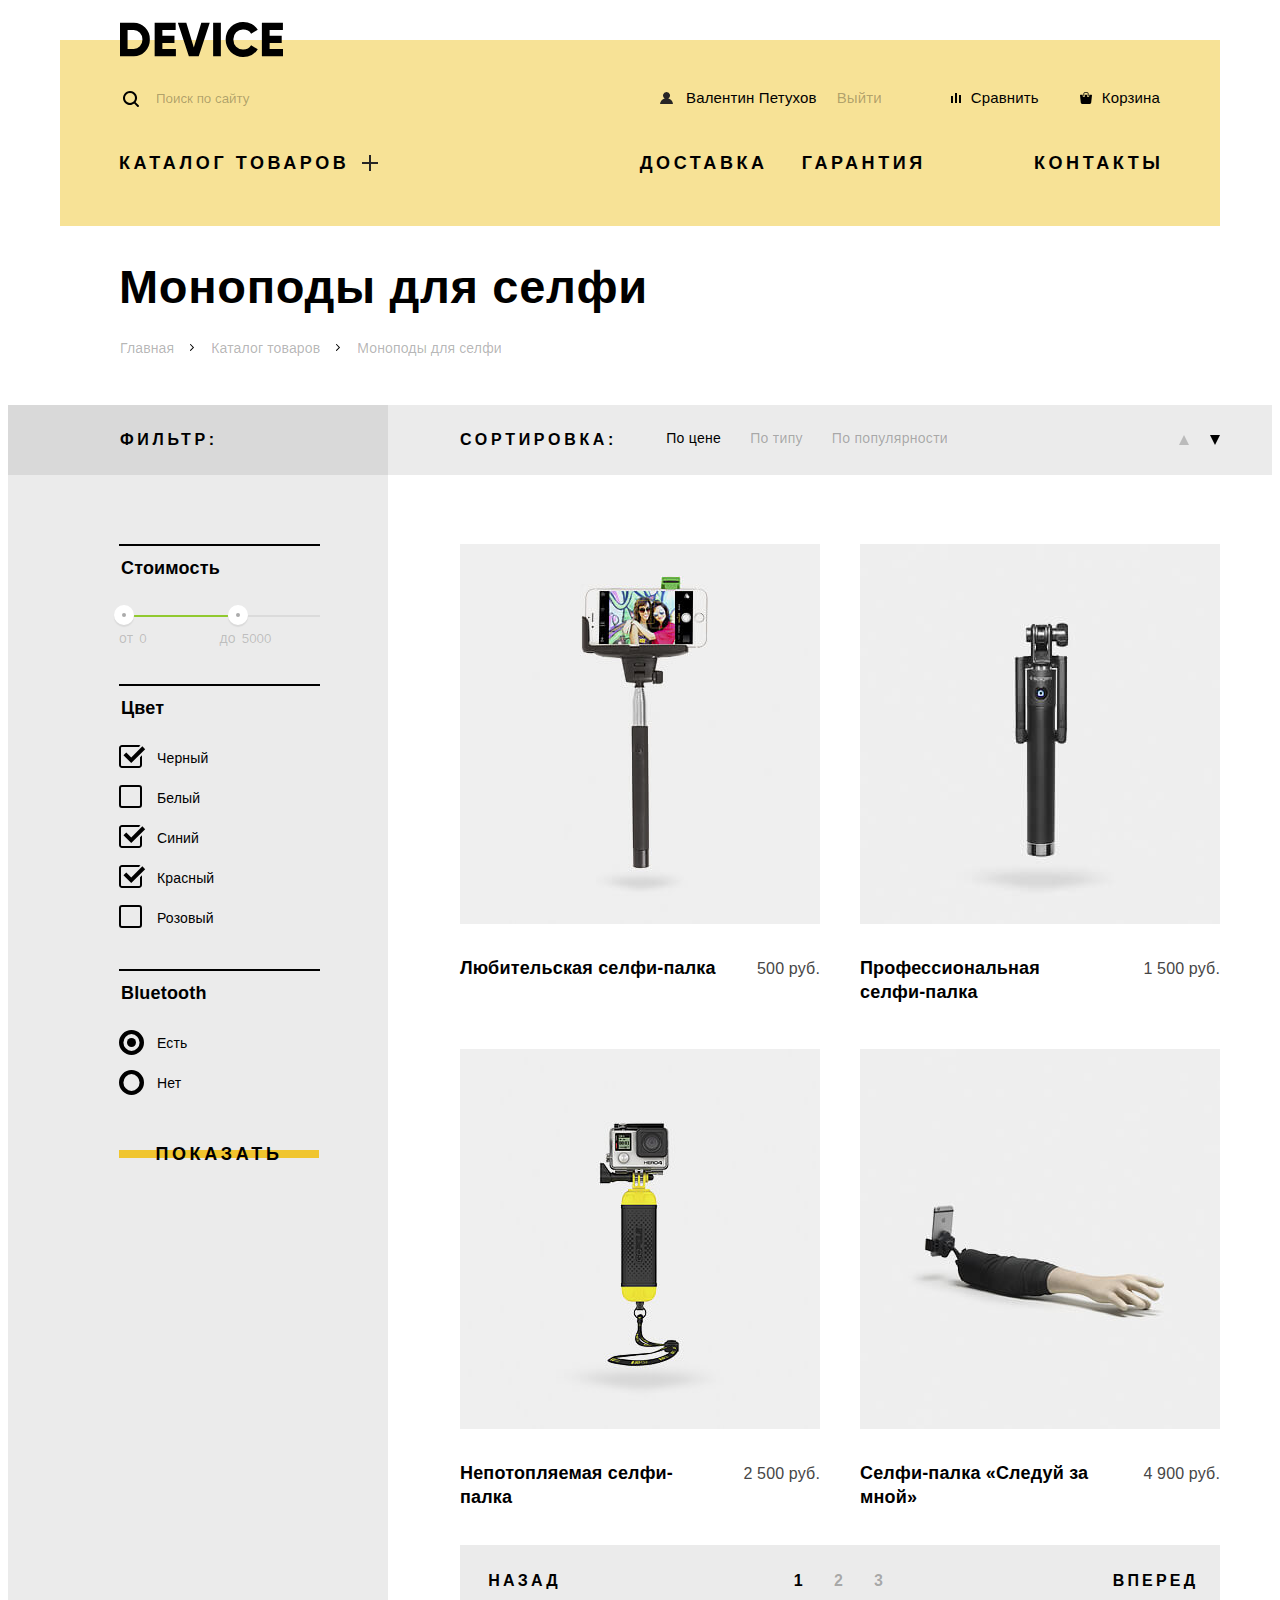
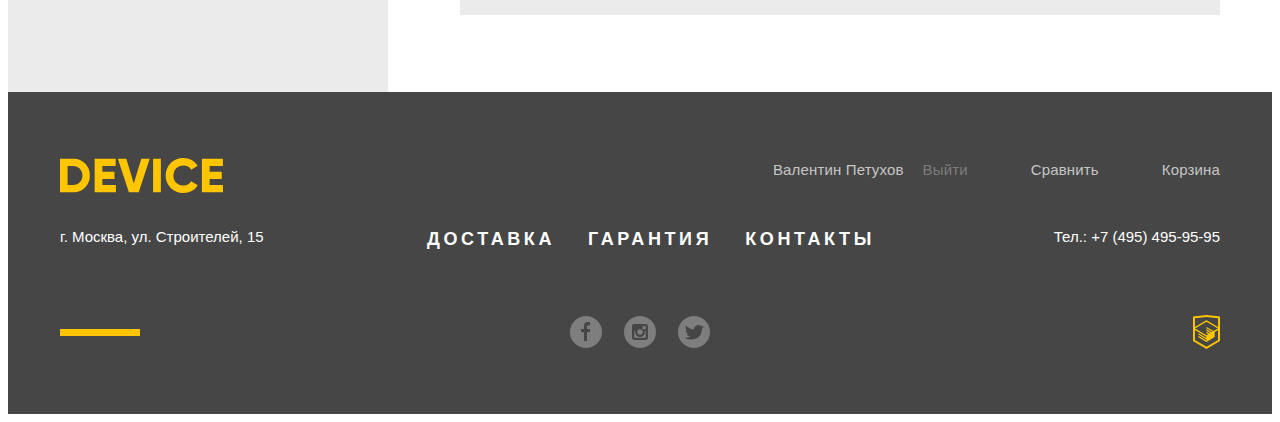
==== commit 66a928fd: "Добавляет итоговую стилизацию для блока фильтров" ====
--- a/catalog.html
+++ b/catalog.html
@@ -24,34 +24,26 @@
   
         <ul class="user-nav">
           <li>
-            <a href="account.html">
-              Валентин Петухов
-            </a>
-          </li>
-          <li>
-            <a href="logout.html">
-              Выйти
-            </a>
+            <a class="user-link" href="account.html">Валентин Петухов</a>
+          </li>
+          <li>
+            <a class="logout-link" href="logout.html">Выйти</a>
           </li>
         </ul>
   
         <ul class="shop-nav">
           <li>
-            <a href="compare.html">
-              Сравнить
-            </a>
-          </li>
-          <li>
-            <a href="cart.html">
-              Корзина
-            </a>
+            <a class="shop-link compare-link" href="compare.html">Сравнить</a>
+          </li>
+          <li>
+            <a class="shop-link cart-link" href="cart.html">Корзина</a>
           </li>
         </ul>
       </div>
 
       <ul class="site-nav">
-        <li class="site-nav-item catalog-nav">
-          <a href="catalog.html">Каталог товаров</a>
+        <li class="site-nav-item catalog-nav-item">
+          <a class="catalog-nav-link" href="catalog.html" aria-haspopup="true" aria-expanded="false">Каталог товаров</a>
           <div class="catalog-nav-wrap">
             <ul class="catalog-nav-list">
               <li><a href="vr.html">Виртуальная реальность</a></li>
@@ -96,8 +88,16 @@
             <li><a href="#">По популярности</a></li>
           </ul>
           <ul class="sorting-arrows">
-            <li><a class="arrow-asc" href="#">По возрастанию</a></li>
-            <li><a class="arrow-desc active" href="#">По убыванию</a></li>
+            <li>
+              <a class="arrow-asc" href="#">
+                <span class="visually-hidden">По возрастанию</span>
+              </a>
+            </li>
+            <li>
+              <a class="arrow-desc active" href="#">
+                <span class="visually-hidden">По убыванию</span>
+              </a>
+            </li>
           </ul>
         </section>
       </div>
@@ -108,60 +108,67 @@
         <section class="filter">
           <h2 class="visually-hidden">Фильтр товаров</h2>
           <form class="filter-form" action="https://echo.htmlacademy.ru" method="get">
-            <div class="filter-fieldset-wrap">
-              <fieldset>
-                <legend>Стоимость</legend>
-                <label>
-                  от 0
-                  <input type="range" name="price" id="price" min="0" max="0" step="1">
-                  до 5000
-                </label>
-              </fieldset>
-            </div>
-    
-            <div class="filter-fieldset-wrap">
-              <fieldset>
-                <legend>Цвет</legend>
-                <ul class="filter-list">
-                  <li class="filter-group">
-                    <input class="filter-input filter-checkbox" type="checkbox" name="color" id="color-black" value="black" checked>
-                    <label class="filter-label" for="color-black">Черный</label>
-                  </li>
-                  <li class="filter-group">
-                    <input class="filter-input filter-checkbox" type="checkbox" name="color" id="color-white" value="white">
-                    <label class="filter-label" for="color-white">Белый</label>
-                  </li>
-                  <li class="filter-group">
-                    <input class="filter-input filter-checkbox" type="checkbox" name="color" id="color-blue" value="blue" checked>
-                    <label class="filter-label" for="color-blue">Синий</label>
-                  </li>
-                  <li class="filter-group">
-                    <input class="filter-input filter-checkbox" type="checkbox" name="color" id="color-red" value="red" checked>
-                    <label class="filter-label" for="color-red">Красный</label>
-                  </li>
-                  <li class="filter-group">
-                    <input class="filter-input filter-checkbox" type="checkbox" name="color" id="color-pink" value="pink">
-                    <label class="filter-label" for="color-pink">Розовый</label>
-                  </li>
-                </ul>
-              </fieldset>
-            </div>
+            <fieldset class="field-group price-group">
+              <legend>Стоимость</legend>
+              <div class="filter-range">
+                <div class="range-controls">
+                  <div class="scale">
+                    <div class="bar"></div>
+                  </div>
+                  <div class="range-toggle range-toggle-min"></div>
+                  <div class="range-toggle range-toggle-max"></div>
+                </div>
+
+                <div class="price-controls">
+                  <label class="min-price">
+                    от <input type="number" name="min-price" value="0">
+                  </label>
+                  <label class="max-price">
+                    до <input type="number" name="max-price" value="5000">
+                  </label>
+                </div>
+              </div>
+            </fieldset>
+    
+            <fieldset class="field-group">
+              <legend>Цвет</legend>
+              <ul class="filter-list">
+                <li class="filter-group">
+                  <input class="filter-input filter-checkbox visually-hidden" type="checkbox" name="color" id="color-black" value="black" checked>
+                  <label class="filter-label" for="color-black">Черный</label>
+                </li>
+                <li class="filter-group">
+                  <input class="filter-input filter-checkbox visually-hidden" type="checkbox" name="color" id="color-white" value="white">
+                  <label class="filter-label" for="color-white">Белый</label>
+                </li>
+                <li class="filter-group">
+                  <input class="filter-input filter-checkbox visually-hidden" type="checkbox" name="color" id="color-blue" value="blue" checked>
+                  <label class="filter-label" for="color-blue">Синий</label>
+                </li>
+                <li class="filter-group">
+                  <input class="filter-input filter-checkbox visually-hidden" type="checkbox" name="color" id="color-red" value="red" checked>
+                  <label class="filter-label" for="color-red">Красный</label>
+                </li>
+                <li class="filter-group">
+                  <input class="filter-input filter-checkbox visually-hidden" type="checkbox" name="color" id="color-pink" value="pink">
+                  <label class="filter-label" for="color-pink">Розовый</label>
+                </li>
+              </ul>
+            </fieldset>
             
-            <div class="filter-fieldset-wrap">
-              <fieldset>
-                <legend>Bluetooth</legend>
-                <ul class="filter-list">
-                  <li class="filter-group">
-                    <input class="filter-input filter-radio" type="radio" name="bluetooth" id="bluetooth-yes" value="yes" checked>
-                    <label class="filter-label" for="bluetooth-yes">Есть</label>
-                  </li>
-                  <li class="filter-group">
-                    <input class="filter-input filter-radio" type="radio" name="bluetooth" id="bluetooth-no" value="no">
-                    <label class="filter-label" for="bluetooth-no">Нет</label>
-                  </li>
-                </ul>
-              </fieldset>
-            </div>
+            <fieldset class="field-group">
+              <legend>Bluetooth</legend>
+              <ul class="filter-list">
+                <li class="filter-group">
+                  <input class="filter-input filter-radio visually-hidden" type="radio" name="bluetooth" id="bluetooth-yes" value="yes" checked>
+                  <label class="filter-label" for="bluetooth-yes">Есть</label>
+                </li>
+                <li class="filter-group">
+                  <input class="filter-input filter-radio visually-hidden" type="radio" name="bluetooth" id="bluetooth-no" value="no">
+                  <label class="filter-label" for="bluetooth-no">Нет</label>
+                </li>
+              </ul>
+            </fieldset>
             
             <button class="btn" type="submit">Показать</button>
           </form>
@@ -172,79 +179,95 @@
           <ul class="catalog-list">
             <li class="catalog-item">
               <article class="product">
-                <a class="product-title" href="product-page.html">
-                  <h3>Любительская селфи-палка</h3>
-                </a>
-                <p class="product-image">
-                  <img src="img/product-1.jpg" width="360" height="380" alt="Фото любительской селфи-палки">
-                </p>
-                <p class="product-buttons">
-                  <a class="btn" href="cart.html">В корзину</a>
-                  <a class="btn-compare" href="compare.html">Добавить к сравнению</a>
-                </p>
-                <p class="product-price">
-                  <b>500 руб.</b>
-                </p>
+                <div class="product-image-wrapper">
+                  <p class="product-image">
+                    <img src="img/product-1.jpg" width="360" height="380" alt="Фото любительской селфи-палки">
+                  </p>
+                  <div class="product-buttons">
+                    <a class="btn btn-product" href="cart.html">В корзину</a>
+                    <a class="btn-compare" href="compare.html">Добавить к сравнению</a>
+                  </div>
+                </div>
+                
+                <div class="product-price-wrapper">
+                  <a class="product-title" href="product-page.html">
+                    <h3>Любительская селфи-палка</h3>
+                  </a>
+                  <span class="product-price">500 руб.</span>
+                </div>
               </article>
             </li>
             <li class="catalog-item">
               <article class="product">
-                <a class="product-title" href="product-page.html">
-                  <h3>Профессиональная селфи-палка</h3>
-                </a>
-                <p class="product-image">
-                  <img src="img/product-2.jpg" width="360" height="380" alt="Фото профессиональной селфи-палки">
-                </p>
-                <p class="product-buttons">
-                  <a class="btn" href="cart.html">В корзину</a>
-                  <a class="btn-compare" href="compare.html">Добавить к сравнению</a>
-                </p>
-                <p class="product-price">
-                  <b>1 500 руб.</b>
-                </p>
+                <div class="product-image-wrapper">
+                  <p class="product-image">
+                    <img src="img/product-2.jpg" width="360" height="380" alt="Фото профессиональной селфи-палки">
+                  </p>
+                  <div class="product-buttons">
+                    <a class="btn btn-product" href="cart.html">В корзину</a>
+                    <a class="btn-compare" href="compare.html">Добавить к сравнению</a>
+                  </div>
+                </div>
+
+                <div class="product-price-wrapper">
+                  <a class="product-title" href="product-page.html">
+                    <h3>Профессиональная селфи‑палка</h3>
+                  </a>
+                  <span class="product-price">1 500 руб.</span>
+                </div>
               </article>
             </li>
             <li class="catalog-item">
               <article class="product">
-                <a class="product-title" href="product-page.html">
-                  <h3>Непотопляемая селфи-палка</h3>
-                </a>
-                <p class="product-image">
-                  <img src="img/product-3.jpg" width="360" height="380" alt="Фото непотопляемой селфи-палки">
-                </p>
-                <p class="product-buttons">
-                  <a class="btn" href="cart.html">В корзину</a>
-                  <a class="btn-compare" href="compare.html">Добавить к сравнению</a>
-                </p>
-                <p class="product-price">
-                  <b>2 500 руб.</b>
-                </p>
+                <div class="product-image-wrapper">
+                  <p class="product-image">
+                    <img src="img/product-3.jpg" width="360" height="380" alt="Фото непотопляемой селфи-палки">
+                  </p>
+                  <div class="product-buttons">
+                    <a class="btn btn-product" href="cart.html">В корзину</a>
+                    <a class="btn-compare" href="compare.html">Добавить к сравнению</a>
+                  </div>
+                </div>
+
+                <div class="product-price-wrapper">
+                  <a class="product-title" href="product-page.html">
+                    <h3>Непотопляемая селфи-палка</h3>
+                  </a>
+                  <span class="product-price">2 500 руб.</span>
+                </div>
               </article>
             </li>
             <li class="catalog-item">
-              <article class="product">
-                <a class="product-title" href="product-page.html">
-                  <h3>Селфи-палка &laquo;Следуй за мной&raquo;</h3>
-                </a>
-                <p class="product-image">
-                  <img src="img/product-4.jpg" width="360" height="380" alt="Фото селфи-палки &laquo;Следуй за мной&raquo;">
-                </p>
-                <p class="product-buttons">
-                  <a class="btn" href="cart.html">В корзину</a>
-                  <a class="btn-compare" href="compare.html">Добавить к сравнению</a>
-                </p>
-                <p class="product-price">
-                  <b>4 900 руб.</b>
-                </p>
+              <article class="product product-new">
+                <div class="product-image-wrapper">
+                  <p class="product-image">
+                    <img src="img/product-4.jpg" width="360" height="380" alt="Фото селфи-палки &laquo;Следуй за мной&raquo;">
+                  </p>
+                  <div class="product-buttons">
+                    <a class="btn btn-product" href="cart.html">В корзину</a>
+                    <a class="btn-compare" href="compare.html">Добавить к сравнению</a>
+                  </div>
+                </div>
+
+                <div class="product-price-wrapper">
+                  <a class="product-title" href="product-page.html">
+                    <h3>Селфи-палка &laquo;Следуй за мной&raquo;</h3>
+                  </a>
+                  <span class="product-price">4 900 руб.</span>
+                </div>
               </article>
             </li>
           </ul>
     
           <ul class="pagination">
             <li><a class="pagination-word">Назад</a></li>
-            <li><a class="pagination-number active">1</a></li>
-            <li><a class="pagination-number" href="#">2</a></li>
-            <li><a class="pagination-number" href="#">3</a></li>
+            <li class="pagination-numbers">
+              <ul>
+                <li><a class="pagination-number active">1</a></li>
+                <li><a class="pagination-number" href="#">2</a></li>
+                <li><a class="pagination-number" href="#">3</a></li>
+              </ul>
+            </li>
             <li><a class="pagination-word" href="#">Вперед</a></li>
           </ul>
         </section>
@@ -261,27 +284,19 @@
     
         <ul class="footer-user-nav">
           <li>
-            <a href="account.html">
-              Валентин Петухов
-            </a>
-          </li>
-          <li>
-            <a href="logout.html">
-              Выйти
-            </a>
+            <a class="footer-user-link" href="account.html">Валентин Петухов</a>
+          </li>
+          <li>
+            <a class="footer-user-logout" href="logout.html">Выйти</a>
           </li>
         </ul>
     
         <ul class="footer-shop-nav">
           <li>
-            <a href="compare.html">
-              Сравнить
-            </a>
-          </li>
-          <li>
-            <a href="cart.html">
-              Корзина
-            </a>
+            <a class="footer-compare-link" href="compare.html">Сравнить</a>
+          </li>
+          <li>
+            <a class="footer-cart-link" href="cart.html">Корзина</a>
           </li>
         </ul>
       </div>
@@ -301,21 +316,29 @@
       <div class="footer-row">
         <ul class="social-list">
           <li>
-            <a href="#" target="_blank">Ссылка на facebook</a>
-          </li>
-          <li>
-            <a href="#" target="_blank">Ссылка на instagram</a>
-          </li>
-          <li>
-            <a href="#" target="_blank">Ссылка на twitter</a>
+            <a href="https://www.facebook.com/" target="_blank">
+              <span class="visually-hidden">Ссылка на facebook</span>
+            </a>
+          </li>
+          <li>
+            <a href="https://www.instagram.com/" target="_blank">
+              <span class="visually-hidden">Ссылка на instagram</span>
+            </a>
+          </li>
+          <li>
+            <a href="https://twitter.com/" target="_blank">
+              <span class="visually-hidden">Ссылка на twitter</span>
+            </a>
           </li>
         </ul>
     
         <p class="html-academy-logo">
-          <a href="https://htmlacademy.ru/intensive/htmlcss" target="_blank">HTML Academy - Профессиональный онлайн‑курс HTML и CSS, уровень 1</a>
+          <a href="https://htmlacademy.ru/intensive/htmlcss" target="_blank">
+            <span class="visually-hidden">HTML Academy - Профессиональный онлайн‑курс HTML и CSS, уровень 1</span>
+          </a>
         </p>
       </div>
-      </div>
+    </div>
   </footer>
 </body>
 
--- a/css/style.css
+++ b/css/style.css
@@ -72,13 +72,17 @@
 
 .visually-hidden {
   position: absolute;
+
   width: 1px;
   height: 1px;
   margin: -1px;
   padding: 0;
   overflow: hidden;
+
   white-space: nowrap;
+
   border: 0;
+
   clip: rect(0 0 0 0);
   clip-path: inset(100%);
 }
@@ -90,23 +94,50 @@
 }
 
 .btn {
+  position: relative;
+  z-index: 1;
+
+  display: inline-block;
+  width: 260px;
+  padding: 8px 12px;
+
   font-weight: 800;
   font-size: 18px;
   line-height: 24px;
   font-family: "Gilroy", "Verdana", sans-serif;
+  vertical-align: top;
+  text-align: center;
   color: #000000;
   text-transform: uppercase;
   text-decoration: none;
   letter-spacing: 3.6px;
 
-  background-color: #f0c52e;
+  background-color: transparent;
   border: none;
   cursor: pointer;
 }
 
-.btn:hover,
-.btn:focus {
-  /* Стили при наведении */
+.btn::before {
+  content: "";
+  position: absolute;
+  top: 50%;
+  right: 0;
+  left: 0;
+  z-index: -1;
+
+  height: 8px;
+  margin-top: -4px;
+
+  background-color: #f0c52e;
+
+  transition: 0.3s ease;
+}
+
+.btn:hover::before,
+.btn:focus::before {
+  top: 4px;
+
+  height: 100%;
 }
 
 .btn:active {
@@ -116,7 +147,7 @@
 /* Header styles */
 
 .inner-page .main-header {
-  margin-bottom: 44px;
+  margin-bottom: 37px;
 }
 
 .main-nav {
@@ -183,9 +214,44 @@
   outline: none;
 }
 
-/* Chrome, Firefox, Opera, Safari 10.1+ */
+.input-search::-webkit-input-placeholder {
+  color: rgba(0, 0, 0, 0.3);
+}
+
+.input-search::-moz-placeholder {
+  color: rgba(0, 0, 0, 0.3);
+}
+
+.input-search:-ms-input-placeholder {
+  color: rgba(0, 0, 0, 0.3);
+}
+
+.input-search::-ms-input-placeholder {
+  color: rgba(0, 0, 0, 0.3);
+}
+
 .input-search::placeholder {
   color: rgba(0, 0, 0, 0.3);
+}
+
+.input-search:hover::-webkit-input-placeholder,
+.input-search:focus::-webkit-input-placeholder {
+  color: rgba(0, 0, 0, 0.6);
+}
+
+.input-search:hover::-moz-placeholder,
+.input-search:focus::-moz-placeholder {
+  color: rgba(0, 0, 0, 0.6);
+}
+
+.input-search:hover:-ms-input-placeholder,
+.input-search:focus:-ms-input-placeholder {
+  color: rgba(0, 0, 0, 0.6);
+}
+
+.input-search:hover::-ms-input-placeholder,
+.input-search:focus::-ms-input-placeholder {
+  color: rgba(0, 0, 0, 0.6);
 }
 
 .input-search:hover::placeholder,
@@ -193,26 +259,10 @@
   color: rgba(0, 0, 0, 0.6);
 }
 
-/* Internet Explorer 10-11 */
-.input-search:-ms-input-placeholder {
-  color: rgba(0, 0, 0, 0.3);
-}
-
-.input-search:hover:-ms-input-placeholder {
-  color: rgba(0, 0, 0, 0.6);
-}
-
-/* Microsoft Edge */
-.input-search::-ms-input-placeholder {
-  color: rgba(0, 0, 0, 0.3);
-}
-
-.input-search:hover::-ms-input-placeholder,
-.input-search:focus::-ms-input-placeholder  {
-  color: rgba(0, 0, 0, 0.6);
-}
-
-.input-search:focus,
+.input-search:focus {
+  border-bottom: 2px solid #000000;
+}
+
 .input-search:not(:placeholder-shown) {
   border-bottom: 2px solid #000000;
 }
@@ -229,7 +279,11 @@
   opacity: 0;
 }
 
-.input-search:focus + .btn-search,
+.input-search:focus + .btn-search {
+  visibility: visible;
+  opacity: 1;
+}
+
 .input-search:not(:placeholder-shown) + .btn-search {
   visibility: visible;
   opacity: 1;
@@ -240,6 +294,8 @@
   color: #ffffff;
 
   background-color: #000000;
+  visibility: visible;
+  opacity: 1;
 }
 
 .btn-search:active {
@@ -247,6 +303,8 @@
 }
 
 .user-nav {
+  display: flex;
+  flex-wrap: wrap;
   margin: 0;
   margin-top: 8px;
   padding: 0;
@@ -260,8 +318,20 @@
   background-position: left center;
 }
 
+a.logout-link {
+  margin-left: 20px;
+
+  color: rgba(0, 0, 0, 0.3);
+}
+
+a.logout-link:hover,
+a.logout-link:focus {
+  color: rgba(0, 0, 0, 0.6);
+}
+
 .shop-nav {
   display: flex;
+  flex-wrap: wrap;
   margin: 0;
   margin-top: 8px;
   margin-left: auto;
@@ -282,6 +352,7 @@
 
 .cart-link {
   padding-left: 22px;
+
   background-image: url("../img/icon-cart.svg");
 }
 
@@ -335,12 +406,12 @@
   position: absolute;
   right: 0;
   left: 0;
-  z-index: 10;
-
-  display: flex;
-  padding-top: 30px;
+  z-index: 30;
+
+  display: flex;
+  padding-top: 18px;
   padding-right: 60px;
-  padding-bottom: 40px;
+  padding-bottom: 34px;
   padding-left: 60px;
 
   background-color: #f7e296;
@@ -387,22 +458,123 @@
 
 .popular {
   min-height: 495px;
-  margin-bottom: 95px;
-}
-
-.popular-list,
-.popular-nav {
+  margin-bottom: 99px;
+}
+
+.popular-slider {
+  position: relative;
+
+  min-height: 495px;
+}
+
+.popular-controls {
+  position: absolute;
+  right: 62px;
+  bottom: 154px;
+  z-index: 20;
+
+  display: flex;
+
+  font-size: 0;
+}
+
+.popular-controls label {
+  position: relative;
+
+  width: 12px;
+  height: 12px;
+  margin-right: 21px;
+
+  border: 1px solid #000000;
+  border-radius: 50%;
+  cursor: pointer;
+}
+
+.popular-controls label::after {
+  content: "";
+  position: absolute;
+  top: 50%;
+  left: 50%;
+
+  display: none;
+  width: 5px;
+  height: 5px;
+
+  border: 1px solid #000000;
+  border-radius: 50%;
+  transform: translate(-50%, -50%);
+}
+
+.popular-list {
+  position: relative;
+
   margin: 0;
   padding: 0;
 
   list-style: none;
+
+  background-image: linear-gradient(to bottom, #f7e296 113px, transparent 113px);
+}
+
+.popular-list::before {
+  content: "";
+  position: absolute;
+  top: 39px;
+  left: 600px;
+  z-index: 20;
+
+  width: 100px;
+  height: 7px;
+
+  background-color: #ffffff;
 }
 
 .popular-item {
-  display: flex;
+  display: none;
+}
+
+.popular-item::before {
+  position: absolute;
+  top: -12px;
+  right: 46px;
+  z-index: 1;
+
+  font-weight: 800;
+  font-size: 179px;
+  line-height: 179px;
+  font-family: "Gilroy", "Verdana", sans-serif;
+  color: #ffffff;
+  letter-spacing: 1.79px;
+}
+
+.popular-item-1::before {
+  content: "01";
+}
+
+.popular-item-2::before {
+  content: "02";
+}
+
+.popular-item-3::before {
+  content: "03";
+}
+
+#popular-1:checked ~ .popular-list #popular-slide-1,
+#popular-2:checked ~ .popular-list #popular-slide-2,
+#popular-3:checked ~ .popular-list #popular-slide-3 {
+  display: flex;
+}
+
+#popular-1:checked ~ .popular-controls label[for="popular-1"]::after,
+#popular-2:checked ~ .popular-controls label[for="popular-2"]::after,
+#popular-3:checked ~ .popular-controls label[for="popular-3"]::after {
+  display: block;
 }
 
 .popular-image {
+  position: relative;
+
+  flex-shrink: 0;
   width: 560px;
   margin: 0;
   margin-right: 40px;
@@ -410,11 +582,33 @@
   text-align: center;
 }
 
+.popular-item:nth-child(1) .popular-image {
+  top: 2px;
+  left: 2px;
+}
+
+.popular-item:nth-child(2) .popular-image {
+  top: 14px;
+  left: 8px;
+}
+
+.popular-item:nth-child(3) .popular-image {
+  top: 67px;
+  left: 14px;
+}
+
 .popular-info {
-  width: 485px;
+  position: relative;
+  z-index: 2;
+
+  display: flex;
+  flex-direction: column;
 }
 
 .popular-title {
+  margin-top: 81px;
+  margin-bottom: 19px;
+
   font-weight: 800;
   font-size: 47px;
   line-height: 56px;
@@ -423,13 +617,49 @@
   letter-spacing: 0.47px;
 }
 
-.popular-definition dt {
+.popular-description {
+  margin: 0;
+  margin-bottom: 43px;
+}
+
+.popular-definition {
+  display: flex;
+  justify-content: space-between;
+  order: 2;
+  margin: 0;
+  margin-top: 50px;
+  padding: 0;
+
+  list-style: none;
+}
+
+.popular-item:nth-child(1) .popular-definition {
+  width: 429px;
+}
+
+.popular-item:nth-child(3) .popular-definition {
+  width: 274px;
+}
+
+.popular-definition li {
+  display: flex;
+  flex-direction: column;
+}
+
+.popular-definition h3 {
+  order: 2;
+  margin: 0;
+
+  font-weight: 300;
   font-size: 13px;
   line-height: 20px;
   letter-spacing: 0.13px;
 }
 
-.popular-definition dd {
+.popular-definition p {
+  margin: 0;
+  margin-bottom: 7px;
+
   font-weight: 300;
   font-size: 36px;
   line-height: 48px;
@@ -438,14 +668,22 @@
   letter-spacing: 0.36px;
 }
 
+.popular-info .btn {
+  align-self: flex-start;
+  width: 220px;
+}
+
 .category {
   margin-bottom: 80px;
 }
 
 .category-list {
   display: flex;
-  justify-content: space-between;
-  margin: 0;
+  flex-wrap: wrap;
+  margin: 0;
+  margin-right: -20px;
+  margin-bottom: -60px;
+  margin-left: -20px;
   padding: 0;
 
   list-style: none;
@@ -453,9 +691,83 @@
 
 .category-item {
   width: 160px;
+  margin-right: 20px;
+  margin-bottom: 60px;
+  margin-left: 20px;
+}
+
+.category-item a {
+  position: relative;
+}
+
+.category-item a::before {
+  content: "";
+
+  display: block;
+  width: 160px;
+  height: 160px;
+  margin-bottom: 33px;
+
+  background-color: #f0c52e;
+  opacity: 0.5;
+}
+
+.category-item a:hover::before,
+.category-item a:focus::before {
+  opacity: 1;
+}
+
+.category-item a::after {
+  content: "";
+  position: absolute;
+  top: 0;
+  left: 0;
+
+  display: block;
+  width: 160px;
+  height: 160px;
+
+  background-repeat: no-repeat;
+  background-position: center;
+}
+
+.category-item a[href^="vr"]::after {
+  background-image: url("../img/category-vr.svg");
+  background-position: 31px 52px;
+}
+
+.category-item a[href^="catalog"]::after {
+  background-image: url("../img/category-monopods.svg");
+  background-position: 38px 41px;
+}
+
+.category-item a[href^="cameras"]::after {
+  background-image: url("../img/category-cameras.svg");
+  background-position: 49px 38px;
+}
+
+.category-item a[href^="bracelets"]::after {
+  background-image: url("../img/category-bracelets.svg");
+  background-position: 28px 50px;
+}
+
+.category-item a[href^="watch"]::after {
+  background-image: url("../img/category-watch.svg");
+  background-position: 55px 32px;
+}
+
+.category-item a[href^="quadcopters"]::after {
+  background-image: url("../img/category-quadcopters.svg");
+  background-position: 13px 49px;
+}
+
+.category-item a:active::after {
+  opacity: 0.3;
 }
 
 .category-item h3 {
+  margin: 0;
+
   font-weight: 800;
   font-size: 18px;
   line-height: 24px;
@@ -464,32 +776,194 @@
   letter-spacing: 0.18px;
 }
 
+.category-item a:active h3 {
+  color: rgba(0, 0, 0, 0.3);
+}
+
 .services {
   margin-bottom: 94px;
-  padding-bottom: 70px;
-
-  background-color: #e5e5e5;
+  padding-bottom: 69px;
+
+  background-image: linear-gradient(to bottom, transparent 101px, #e5e5e5 101px);
 }
 
 .services .container {
   display: flex;
-  flex-direction: row-reverse;
-  justify-content: flex-end;
-}
-
-.services-list,
-.services-nav {
-  margin: 0;
-  padding: 0;
+}
+
+.services-controls {
+  position: relative;
+  z-index: 1;
+
+  flex-shrink: 0;
+  width: 284px;
+  margin-right: 116px;
+  padding-top: 81px;
+  padding-bottom: 71px;
+
+  border-right: 7px solid #000000;
+}
+
+.service-btn {
+  width: 160px;
+}
+
+.service-btn:not(:last-child) {
+  margin-bottom: 24px;
+}
+
+.services-list {
+  flex-grow: 1;
+  margin: 0;
+  padding: 0;
+  padding-top: 74px;
 
   list-style: none;
-}
-
-.services-list {
-  width: 715px;
+
+  background-repeat: no-repeat;
+}
+
+#delivery:checked ~ .services-list {
+  background-image: url(../img/delivery.svg);
+  background-position: top 86px right 66px;
+}
+
+#guarantee:checked ~ .services-list {
+  background-image: url(../img/guarantee.svg);
+  background-position: top 62px right 46px;
+}
+
+#credit:checked ~ .services-list {
+  background-image: url(../img/credit.svg);
+  background-position: top 62px right 70px;
+}
+
+.service-item {
+  display: none;
+}
+
+#delivery:checked ~ .services-list #delivery-slide,
+#guarantee:checked ~ .services-list #guarantee-slide,
+#credit:checked ~ .services-list #credit-slide {
+  display: block;
+}
+
+#delivery:checked ~ .services-controls label[for="delivery"],
+#guarantee:checked ~ .services-controls label[for="guarantee"],
+#credit:checked ~ .services-controls label[for="credit"] {
+  color: #f7e184;
+}
+
+#delivery:checked ~ .services-controls label[for="delivery"]::before,
+#guarantee:checked ~ .services-controls label[for="guarantee"]::before,
+#credit:checked ~ .services-controls label[for="credit"]::before {
+  top: 4px;
+  right: -117px;
+
+  height: 100%;
+
+  background-color: #000000;
 }
 
 .service-item h3 {
+  margin: 0;
+  margin-bottom: 31px;
+
+  font-weight: 800;
+  font-size: 47px;
+  line-height: 48px;
+  font-family: "Gilroy", "Verdana", sans-serif;
+  color: #000000;
+  letter-spacing: 1.1px;
+}
+
+.service-item p {
+  width: 455px;
+  margin: 0;
+
+  letter-spacing: 0.25px;
+}
+
+.company {
+  margin-bottom: 93px;
+}
+
+.company-list {
+  display: flex;
+  flex-wrap: wrap;
+  margin: 0;
+  margin-right: -20px;
+  margin-bottom: -40px;
+  margin-left: -20px;
+  padding: 0;
+
+  list-style: none;
+}
+
+.company-item {
+  margin-right: 20px;
+  margin-bottom: 40px;
+  margin-left: 20px;
+}
+
+.company-item a {
+  display: block;
+  width: 260px;
+
+  background-repeat: no-repeat;
+  background-position: center;
+}
+
+.company-item a[href^="dgi"] {
+  background-image: url("../img/logo-bg-dgi.jpg");
+}
+
+.company-item a[href^="sp-gadjets"] {
+  background-image: url("../img/logo-bg-sp-gadjets.jpg");
+}
+
+.company-item a[href^="gopro"] {
+  background-image: url("../img/logo-bg-gopro.jpg");
+}
+
+.company-item a[href^="vive"] {
+  background-image: url("../img/logo-bg-vive.jpg");
+}
+
+.company-item img {
+  display: block;
+
+  opacity: 0;
+
+  transition: 0.3s ease;
+}
+
+.company-item a:hover img {
+  opacity: 1;
+}
+
+.about-and-contacts {
+  display: flex;
+  justify-content: space-between;
+  margin-bottom: 82px;
+}
+
+.about {
+  width: 475px;
+}
+
+.contacts {
+  width: 560px;
+}
+
+.about h2,
+.contacts h2 {
+  position: relative;
+  left: -2px;
+
+  margin: 0;
+  margin-bottom: 43px;
+
   font-weight: 800;
   font-size: 47px;
   line-height: 48px;
@@ -498,68 +972,45 @@
   letter-spacing: 0.47px;
 }
 
-.services-nav {
-  width: 284px;
-  margin-right: 116px;
-}
-
-.service-btn:active {
-  color: #f7e184;
+.about h2::before,
+.contacts h2::before {
+  content: "";
+  position: relative;
+  left: 2px;
+
+  display: block;
+  width: 80px;
+  height: 7px;
+  margin-bottom: 45px;
 
   background-color: #000000;
-}
-
-.company {
-  margin-bottom: 90px;
-}
-
-.company-list {
-  display: flex;
-  justify-content: space-between;
-  margin: 0;
-  padding: 0;
-
-  list-style: none;
-}
-
-.company-item {
-  width: 260px;
-}
-
-.about-and-contacts {
-  display: flex;
-  justify-content: space-between;
-  margin-bottom: 90px;
-}
-
-.about {
-  width: 480px;
-}
-
-.contacts {
-  width: 560px;
-}
-
-.about h2,
-.contacts h2 {
-  font-weight: 800;
-  font-size: 47px;
-  line-height: 48px;
-  font-family: "Gilroy", "Verdana", sans-serif;
-  color: #000000;
-  letter-spacing: 0.47px;
 }
 
 .about p,
 .contacts p {
+  margin: 0;
+
   letter-spacing: 0;
 }
 
+.about p {
+  margin-bottom: 30px;
+}
+
 .about-list {
+  margin: 0;
+  margin-top: 66px;
+  margin-bottom: 54px;
+  padding: 0;
+
   list-style: none;
 }
 
 .about-list li {
+  position: relative;
+
+  padding-left: 35px;
+
   font-weight: 800;
   font-size: 16px;
   line-height: 40px;
@@ -568,22 +1019,46 @@
   letter-spacing: 0;
 }
 
+.about-list li:before {
+  content: "";
+  position: absolute;
+  top: 16px;
+  left: 1px;
+
+  display: block;
+  width: 8px;
+  height: 8px;
+
+  border: 2px solid #e5e5e5;
+  border-radius: 50%;
+}
+
+p.contacts-text {
+  margin-bottom: 39px;
+}
+
+p.contacts-map {
+  margin-bottom: 60px;
+}
+
 .page-title {
   margin: 0;
-  margin-bottom: 30px;
-  margin-left: 60px;
+  margin-bottom: 25px;
+  margin-left: 59px;
 
   font-weight: 800;
   font-size: 47px;
   line-height: 48px;
   font-family: "Gilroy", "Verdana", sans-serif;
   color: #000000;
-  letter-spacing: 0.47px;
+  letter-spacing: 0.67px;
 }
 
 .breadcrumbs {
-  margin: 0;
-  margin-bottom: 50px;
+  display: flex;
+  flex-wrap: wrap;
+  margin: 0;
+  margin-bottom: 45px;
   margin-left: 60px;
   padding: 0;
 
@@ -597,6 +1072,14 @@
   letter-spacing: 0.14px;
 }
 
+.breadcrumbs li:not(:last-child) {
+  padding-right: 37px;
+
+  background-image: url("../img/icon-breadcrumbs-arrow.svg");
+  background-repeat: no-repeat;
+  background-position: right 17px top 8px;
+}
+
 .breadcrumbs a {
   color: inherit;
 }
@@ -621,7 +1104,8 @@
 .filter-title-ghost {
   flex-shrink: 0;
   width: 328px;
-  padding-top: 30px;
+  padding-top: 23px;
+  padding-bottom: 23px;
   padding-left: 60px;
 
   font-weight: 800;
@@ -630,7 +1114,7 @@
   font-family: "Gilroy", "Verdana", sans-serif;
   color: #000000;
   text-transform: uppercase;
-  letter-spacing: 3.2px;
+  letter-spacing: 3.7px;
 
   background-color: #d9d9d9;
 }
@@ -638,13 +1122,14 @@
 .sorting {
   display: flex;
   flex-grow: 1;
-  padding-top: 30px;
-  padding-left: 74px;
+  padding-top: 23px;
+  padding-bottom: 22px;
+  padding-left: 72px;
 }
 
 .sorting h2 {
   margin: 0;
-  margin-right: 55px;
+  margin-right: 49px;
 
   font-weight: 800;
   font-size: 16px;
@@ -652,22 +1137,29 @@
   font-family: "Gilroy", "Verdana", sans-serif;
   color: #000000;
   text-transform: uppercase;
-  letter-spacing: 3.2px;
+  letter-spacing: 3.7px;
 }
 
 .sorting-list {
   display: flex;
-  width: 460px;
-  margin: 0;
+  flex-wrap: wrap;
+  width: 500px;
+  margin: 0;
+  margin-top: -5px;
   padding: 0;
 
   list-style: none;
+}
+
+.sorting-list li {
+  margin-right: 29px;
 }
 
 .sorting-list a {
   font-size: 14px;
   line-height: 18px;
   color: rgba(0, 0, 0, 0.3);
+  letter-spacing: 0.3px;
 }
 
 .sorting-list a:hover,
@@ -681,7 +1173,9 @@
 }
 
 .sorting-arrows {
-  margin: 0;
+  display: flex;
+  margin: 0;
+  margin-right: -6px;
   margin-left: auto;
   padding: 0;
 
@@ -689,6 +1183,12 @@
 }
 
 .sorting-arrows a {
+  position: relative;
+
+  display: block;
+  width: 23px;
+  height: 23px;
+
   opacity: 0.2;
 }
 
@@ -702,6 +1202,33 @@
   opacity: 1;
 }
 
+.sorting-arrows a::before {
+  content: "";
+  position: absolute;
+  top: 50%;
+  left: 50%;
+
+  transform: translate(-50%, -50%);
+}
+
+.sorting-arrows .arrow-asc {
+  margin-right: 8px;
+}
+
+.sorting-arrows .arrow-asc::before {
+  border-top: none;
+  border-right: 5px solid transparent;
+  border-bottom: 10px solid #000000;
+  border-left: 5px solid transparent;
+}
+
+.sorting-arrows .arrow-desc::before {
+  border-top: 10px solid #000000;
+  border-right: 5px solid transparent;
+  border-bottom: none;
+  border-left: 5px solid transparent;
+}
+
 .catalog-main {
   background-image: linear-gradient(to right, #ebebeb 29%, transparent 29%);
 }
@@ -713,43 +1240,188 @@
 .filter {
   flex-shrink: 0;
   width: 328px;
+  padding-top: 69px;
+  padding-right: 68px;
+  padding-left: 59px;
 
   background-color: #ebebeb;
 }
 
-.filter-fieldset-wrap {
-  border-top: 2px solid #000000;
-}
-
-.filter fieldset {
+.field-group {
+  margin: 0;
+  margin-bottom: 31px;
+  padding: 0;
+
   border: none;
 }
 
 .filter legend {
+  width: 100%;
+  margin-bottom: 18px;
+  padding-top: 10px;
+
   font-weight: 800;
   font-size: 18px;
   line-height: 24px;
   font-family: "Gilroy", "Verdana", sans-serif;
   color: #000000;
   letter-spacing: 0.18px;
+
+  border-top: 2px solid #000000;
+}
+
+.price-group {
+  margin-bottom: 34px;
+}
+
+.price-group legend {
+  margin-bottom: 35px;
+}
+
+.range-controls {
+  position: relative;
+  margin-bottom: 9px;
+}
+
+.range-controls .scale {
+  height: 2px;
+
+  background-color: #dbdbdb;
+}
+
+.range-controls .bar {
+  width: 54%;
+  height: 2px;
+
+  background-color: #91c92f;
+}
+
+.range-toggle {
+  position: absolute;
+  top: -10px;
+
+  width: 20px;
+  height: 20px;
+
+  background-color: #ababab;
+  border: 8px solid #ffffff;
+  border-radius: 50%;
+  box-shadow: 0 2px 1px #dadada;
+  cursor: pointer;
+
+  transition: 0.3s ease;
+}
+
+.range-toggle:hover {
+  background-color: #797979;
+}
+
+.range-toggle:active {
+  transform: scale(1.2);
+}
+
+.range-toggle-min {
+  left: -5px;
+}
+
+.range-toggle-max {
+  left: 54%;
+}
+
+.price-controls {
+  display: flex;
+}
+
+.price-controls label {
+  width: 50%;
+
+  font-weight: 300;
+  font-size: 14px;
+  line-height: 24px;
+  font-family: "Gilroy", "Verdana", sans-serif;
+  color: rgba(0, 0, 0, 0.2);
+
+  cursor: pointer;
+}
+
+.price-controls input {
+  width: 70%;
+
+  color: inherit;
+
+  background-color: transparent;
+  border: none;
 }
 
 .filter-list {
+  margin: 0;
+  padding: 0;
+
   list-style: none;
 }
 
 .filter-label {
+  position: relative;
+
+  display: block;
+  padding-left: 38px;
+
   font-size: 14px;
   line-height: 40px;
   color: #000000;
   letter-spacing: 0.14px;
+  cursor: pointer;
+}
+
+.filter-label::before {
+  content: "";
+  position: absolute;
+  top: 7px;
+  left: 0;
+
+  background-repeat: no-repeat;
+  background-position: 0 0;
+  background-size: contain;
+}
+
+.filter-label:hover::before {
+  opacity: 0.6;
+}
+
+.filter-checkbox + .filter-label::before,
+.filter-checkbox:checked + .filter-label:active::before {
+  width: 27px;
+  height: 23px;
+  background-image: url("../img/checkbox-off.svg");
+}
+
+.filter-checkbox:checked + .filter-label::before,
+.filter-checkbox:not(:checked) + .filter-label:active::before {
+  background-image: url("../img/checkbox-on.svg");
+}
+
+.filter-radio + .filter-label::before,
+.filter-radio:checked + .filter-label:active::before {
+  width: 25px;
+  height: 25px;
+  background-image: url("../img/radio-off.svg");
+}
+
+.filter-radio:checked + .filter-label::before,
+.filter-radio:not(:checked) + .filter-label:active::before {
+  background-image: url("../img/radio-on.svg");
 }
 
 .filter-input:disabled + .filter-label {
-  color: #a6a6a6;
+  opacity: 0.25;
+}
+
+.filter .btn {
+  width: 200px;
 }
 
 .catalog {
+  width: 100%;
   margin-top: 69px;
   margin-left: 72px;
 }
@@ -776,13 +1448,46 @@
   margin-bottom: 40px;
 }
 
-.product-title h3 {
-  font-weight: 800;
-  font-size: 18px;
-  line-height: 24px;
-  font-family: "Gilroy", "Verdana", sans-serif;
-  color: #000000;
-  letter-spacing: 0.18px;
+.product-image-wrapper {
+  position: relative;
+
+  cursor: pointer;
+}
+
+.product-image {
+  margin: 0;
+  margin-bottom: 32px;
+}
+
+.product-image img {
+  display: block;
+}
+
+.product-buttons {
+  position: absolute;
+  top: 0;
+  right: 0;
+  bottom: 0;
+  left: 0;
+
+  display: flex;
+  flex-direction: column;
+  align-items: center;
+
+  background-color: rgba(238, 238, 238, 0.7);
+  opacity: 0;
+
+  transition: 0.3s ease;
+}
+
+.product-buttons:hover {
+  opacity: 1;
+}
+
+.btn-product {
+  width: 200px;
+  margin-top: 172px;
+  margin-bottom: 6px;
 }
 
 .btn-compare {
@@ -801,7 +1506,40 @@
   color: rgba(0, 0, 0, 0.2);
 }
 
-.product-price b {
+.product-price-wrapper {
+  display: flex;
+  justify-content: space-between;
+  align-items: baseline;
+}
+
+.product-title {
+  width: 260px;
+
+  color: #000000;
+}
+
+.product-title:hover,
+.product-title:focus {
+  color: rgba(0, 0, 0, 0.6);
+}
+
+.product-title:active {
+  color: rgba(0, 0, 0, 0.3);
+}
+
+.product-title h3 {
+  margin: 0;
+
+  font-weight: 800;
+  font-size: 18px;
+  line-height: 24px;
+  font-family: "Gilroy", "Verdana", sans-serif;
+  letter-spacing: 0.18px;
+}
+
+.product-price {
+  flex-shrink: 0;
+
   font-weight: 300;
   font-size: 16px;
   line-height: 24px;
@@ -809,11 +1547,29 @@
   letter-spacing: 0.16px;
 }
 
+.product-new .product-image-wrapper::before {
+  content: "";
+  position: absolute;
+  top: 29px;
+  right: 26px;
+
+  width: 61px;
+  height: 61px;
+
+  background-image: url(../img/label-new.png);
+  background-repeat: no-repeat;
+  background-position: 0 0;
+}
+
 .pagination {
   display: flex;
-  margin: 0;
+  justify-content: space-between;
+  align-items: baseline;
+
+  margin: 0;
+  margin-top: -4px;
   margin-bottom: 77px;
-  padding: 18px 30px;
+  padding: 0;
 
   list-style: none;
 
@@ -821,29 +1577,57 @@
 }
 
 .pagination a {
+  display: block;
+
   font-weight: 800;
   font-size: 16px;
   line-height: 24px;
   font-family: "Gilroy", "Verdana", sans-serif;
+  text-align: center;
   text-transform: uppercase;
   letter-spacing: 3.2px;
 }
 
 .pagination-word {
+  width: 129px;
+  padding-top: 24px;
+  padding-bottom: 22px;
+
   color: #000000;
 }
 
-.pagination-word:hover,
-.pagination-word:focus {
+.pagination-word[href] {
+  cursor: pointer;
+}
+
+.pagination-word[href]:hover,
+.pagination-word[href]:focus {
   background-color: #d9d9d9;
 }
 
-.pagination-word:active {
+.pagination-word[href]:active {
   color: rgba(0, 0, 0, 0.3);
 }
 
+.pagination-numbers ul {
+  display: flex;
+  flex-wrap: wrap;
+  justify-content: center;
+  width: 450px;
+  margin: 0;
+  padding: 0;
+
+  list-style: none;
+}
+
 .pagination-number {
+  padding: 14px;
+  
   color: rgba(0, 0, 0, 0.3);
+}
+
+.pagination-number[href] {
+  cursor: pointer;
 }
 
 .pagination-number:hover,
@@ -859,7 +1643,7 @@
 /* Footer styles */
 
 .main-footer {
-  padding-top: 65px;
+  padding-top: 66px;
   padding-bottom: 65px;
 
   color: #ffffff;
@@ -869,16 +1653,15 @@
 
 .footer-row {
   display: flex;
-  align-items: center;
 }
 
 .footer-row:first-child {
-  margin-bottom: 40px;
+  margin-bottom: 29px;
 }
 
 .main-footer-logo {
   width: 163px;
-  height: 55px;
+  height: 35px;
   margin-right: auto;
 }
 
@@ -902,13 +1685,21 @@
 }
 
 .footer-shop-nav {
-  margin: 0;
-  padding: 0;
+  display: flex;
+  margin: 0;
+  padding: 0;
+}
+
+.footer-user-nav,
+.footer-shop-nav {
+  margin-top: -3px;
 }
 
 .footer-user-nav a,
 .footer-shop-nav a {
-  color: rgba(255, 255, 255, 0.7);;
+  position: relative;
+
+  color: rgba(255, 255, 255, 0.7);
 }
 
 .footer-user-nav a:hover,
@@ -923,14 +1714,109 @@
   color: rgba(255, 255, 255, 0.3);
 }
 
+.footer-user-nav {
+  display: flex;
+}
+
+.footer-user-link {
+  padding-left: 26px;
+}
+
+a.footer-user-logout {
+  margin-left: 19px;
+  
+  color: rgba(255, 255, 255, 0.3);
+}
+
+.footer-compare-link {
+  margin-right: 41px;
+  padding-left: 19px;
+}
+
+.footer-cart-link {
+  padding-left: 22px;
+}
+
+.footer-user-nav a::before,
+.footer-shop-nav a::before {
+  content: "";
+  position: absolute;
+  left: 0;
+
+  background-repeat: no-repeat;
+  background-position: left center;
+}
+
+.footer-user-link::before {
+  top: 4px;
+
+  width: 13px;
+  height: 12px;
+
+  background-image: url(../img/icon-user-footer.svg);
+}
+
+.footer-compare-link::before {
+  top: 6px;
+
+  width: 10px;
+  height: 10px;
+
+  background-image: url(../img/icon-compare-footer.svg);
+}
+
+.footer-cart-link::before {
+  top: 4px;
+
+  width: 12px;
+  height: 12px;
+
+  background-image: url(../img/icon-cart-footer.svg);
+}
+
+.footer-user-nav a:hover::before,
+.footer-user-nav a:focus::before,
+.footer-shop-nav a:hover::before,
+.footer-shop-nav a:focus::before {
+  opacity: 0.6;
+}
+
+.footer-user-nav a:active::before,
+.footer-shop-nav a:active::before {
+  opacity: 0.3;
+}
+
+.footer-address,
+.footer-phone {
+  width: 260px;
+  margin: 0;
+
+  letter-spacing: 0;
+}
+
 .footer-address {
-  width: 260px;
-  margin-right: 105px;
+  margin-right: 107px;
+}
+
+.footer-phone {
+  margin-left: auto;
+
+  text-align: right;
+}
+
+.footer-phone a {
+  color: inherit;
 }
 
 .footer-site-nav {
-  margin: 0;
-  padding: 0;
+  display: flex;
+  margin: 0;
+  margin-top: 3px;
+  padding: 0;
+}
+
+.footer-site-nav li:not(:last-child) {
+  margin-right: 33px;
 }
 
 .footer-site-nav a {
@@ -952,22 +1838,10 @@
   color: rgba(255, 255, 255, 0.3);
 }
 
-.footer-phone {
-  width: 260px;
-  margin-left: auto;
-
-  text-align: right;
-}
-
-.footer-phone a {
-  color: inherit;
-}
-
 .footer-row:last-child {
-  position: relative;
-
   justify-content: space-between;
-  margin-top: 70px;
+  align-items: center;
+  margin-top: 60px;
 }
 
 .footer-row:last-child::before {
@@ -980,21 +1854,40 @@
 }
 
 .social-list {
-  margin: 0;
+  display: flex;
+  flex-wrap: wrap;
+  justify-content: center;
+  width: 500px;
+  margin: 0;
+  margin-right: -11px;
+  margin-bottom: -15px;
+  margin-left: -11px;
   padding: 0;
 }
 
 .social-list a {
+  display: block;
+  width: 32px;
+  height: 32px;
+  margin-right: 11px;
+  margin-bottom: 15px;
+  margin-left: 11px;
+
+  background-repeat: no-repeat;
+  background-position: center;
   opacity: 0.3;
 }
 
-.social-list a:hover,
-.social-list a:focus {
-  opacity: 0.6;
-}
-
-.social-list a:active {
-  opacity: 0.1;
+.social-list a[href*="facebook"] {
+  background-image: url(../img/icon-facebook.svg);
+}
+
+.social-list a[href*="instagram"] {
+  background-image: url(../img/icon-instagram.svg);
+}
+
+.social-list a[href*="twitter"] {
+  background-image: url(../img/icon-twitter.svg);
 }
 
 .html-academy-logo {
@@ -1002,9 +1895,27 @@
   margin: 0;
 }
 
+.html-academy-logo a {
+  display: block;
+  width: 27px;
+  height: 34px;
+  margin-left: auto;
+
+  background-image: url("../img/logo-html-academy.svg");
+  background-repeat: no-repeat;
+  background-position: 0 0;
+  background-size: 27px 34px;
+}
+
+.social-list a:hover,
+.social-list a:focus,
 .html-academy-logo a:hover,
 .html-academy-logo a:focus {
   opacity: 0.6;
+}
+
+.social-list a:active {
+  opacity: 0.1;
 }
 
 .html-academy-logo a:active {
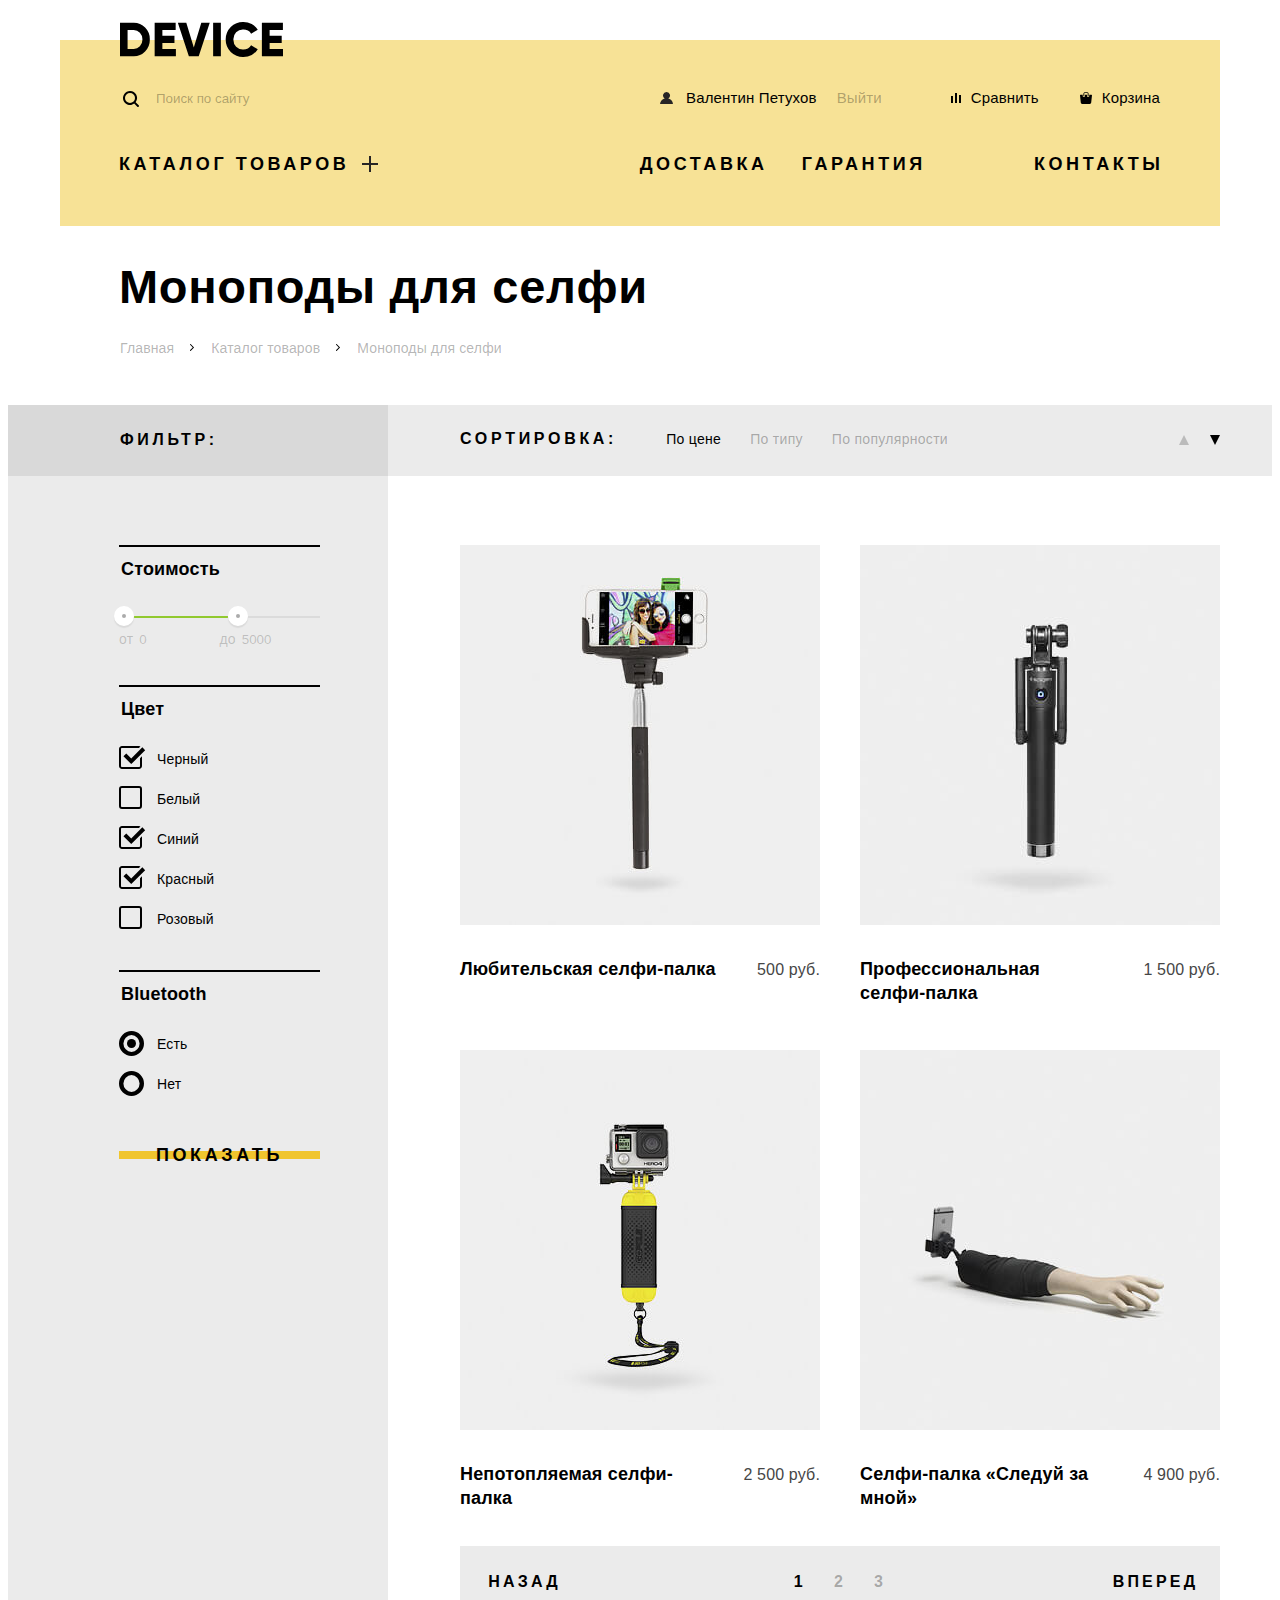
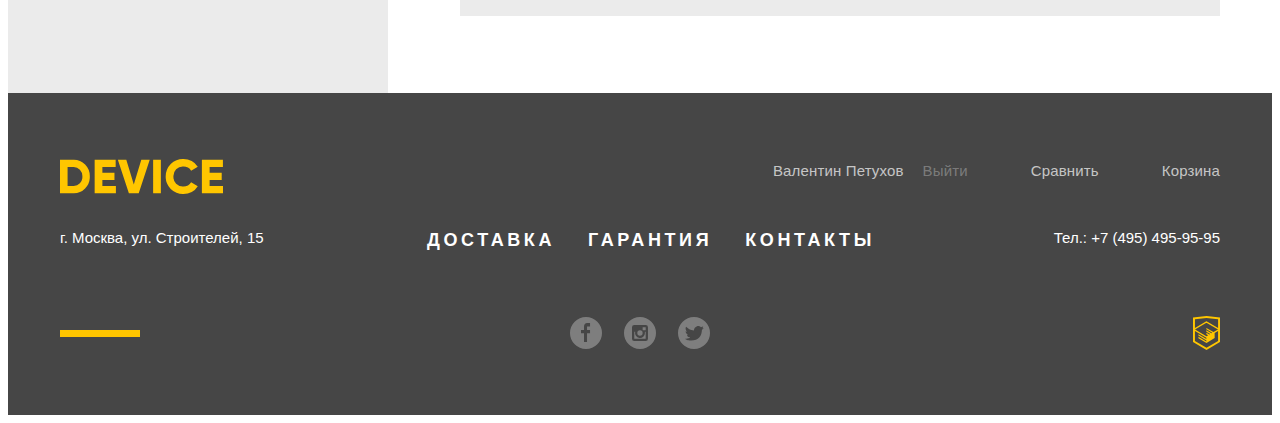
==== commit 03551d5d: "Добавляет правки после первой проверки" ====
--- a/catalog.html
+++ b/catalog.html
@@ -5,7 +5,7 @@
   <meta charset="UTF-8">
   <title>Девайс - интернет-магазин гаджетов</title>
   <link rel="stylesheet" href="css/normalize.css">
-  <link rel="stylesheet" href="css/style.css">
+  <link rel="stylesheet" href="css/style.min.css">
 </head>
 
 <body class="inner-page">
@@ -115,8 +115,8 @@
                   <div class="scale">
                     <div class="bar"></div>
                   </div>
-                  <div class="range-toggle range-toggle-min"></div>
-                  <div class="range-toggle range-toggle-max"></div>
+                  <div class="range-toggle range-toggle-min" aria-label="Фильтр стоимости от"></div>
+                  <div class="range-toggle range-toggle-max" aria-label="Фильтр стоимости до"></div>
                 </div>
 
                 <div class="price-controls">
@@ -340,6 +340,30 @@
       </div>
     </div>
   </footer>
+
+  <section class="modal modal-form">
+    <h2 class="visually-hidden">Напишите нам</h2>
+    <form class="feedback-form" action="https://echo.htmlacademy.ru" method="post">
+      <div class="form-row">
+        <p class="form-group">
+          <label for="contact-name">Ваше имя:</label>
+          <input type="text" name="name" id="contact-name" placeholder="Имя Фамилия">
+        </p>
+        <p class="form-group">
+          <label for="contact-email">Ваш e-mail:</label>
+          <input type="email" name="email" id="contact-email" placeholder="email@example.com">
+        </p>
+      </div>
+      <p class="form-group">
+        <label for="contact-message">Текст письма:</label>
+        <textarea name="message" id="contact-message" placeholder="В свободной форме"></textarea>
+      </p>
+      <button class="btn" type="submit">Отправить</button>
+    </form>
+    <button class="modal-close" type="button">
+      <span class="visually-hidden">Закрыть</span>
+    </button>
+  </section>
 </body>
 
 </html>
--- a/css/style.min.css
+++ b/css/style.min.css
@@ -0,0 +1 @@
+@-webkit-keyframes bounce{0%{-webkit-transform:translateY(-2000px);transform:translateY(-2000px)}70%{-webkit-transform:translateY(30px);transform:translateY(30px)}90%{-webkit-transform:translateY(-10px);transform:translateY(-10px)}to{-webkit-transform:translateY(0);transform:translateY(0)}}@keyframes bounce{0%{-webkit-transform:translateY(-2000px);transform:translateY(-2000px)}70%{-webkit-transform:translateY(30px);transform:translateY(30px)}90%{-webkit-transform:translateY(-10px);transform:translateY(-10px)}to{-webkit-transform:translateY(0);transform:translateY(0)}}@-webkit-keyframes shake{0%,to{-webkit-transform:translateX(0);transform:translateX(0)}10%,30%,50%,70%,90%{-webkit-transform:translateX(-10px);transform:translateX(-10px)}20%,40%,60%,80%{-webkit-transform:translateX(10px);transform:translateX(10px)}}@keyframes shake{0%,to{-webkit-transform:translateX(0);transform:translateX(0)}10%,30%,50%,70%,90%{-webkit-transform:translateX(-10px);transform:translateX(-10px)}20%,40%,60%,80%{-webkit-transform:translateX(10px);transform:translateX(10px)}}@font-face{font-style:normal;font-weight:300;font-family:"Open Sans";src:local("Open Sans Light"),local("OpenSans-Light"),url(../fonts/opensanslight.woff2) format("woff2"),url(../fonts/opensanslight.woff) format("woff")}@font-face{font-style:normal;font-weight:400;font-family:"Open Sans";src:local("Open Sans Regular"),local("OpenSans-Regular"),url(../fonts/opensans.woff2) format("woff2"),url(../fonts/opensans.woff) format("woff")}@font-face{font-style:normal;font-weight:300;font-family:Gilroy;src:local("Gilroy Light"),local("Gilroy-Light"),url(../fonts/gilroylight.woff2) format("woff2"),url(../fonts/gilroylight.woff) format("woff")}@font-face{font-style:normal;font-weight:800;font-family:Gilroy;src:local("Gilroy ExtraBold"),local("Gilroy-ExtraBold"),url(../fonts/gilroyextrabold.woff2) format("woff2"),url(../fonts/gilroyextrabold.woff) format("woff")}html{box-sizing:border-box}*,::after,::before{box-sizing:inherit}body{font-weight:300;font-size:15px;line-height:30px;font-family:"Open Sans","Tahoma",sans-serif;color:#464646;letter-spacing:.15px;background-color:#fff}a{text-decoration:none}img{max-width:100%;height:auto}.visually-hidden{position:absolute;width:1px;height:1px;margin:-1px;padding:0;overflow:hidden;white-space:nowrap;border:0;clip:rect(0 0 0 0);-webkit-clip-path:inset(100%);clip-path:inset(100%)}.container{width:1200px;margin:0 auto;padding:0 20px}.btn{position:relative;z-index:1;display:inline-block;width:260px;padding:8px 12px;font-weight:800;font-size:18px;line-height:24px;font-family:"Gilroy","Verdana",sans-serif;vertical-align:top;text-align:center;color:#000;text-transform:uppercase;text-decoration:none;letter-spacing:3.6px;background-color:transparent;border:0;cursor:pointer}.btn::before{content:"";position:absolute;top:50%;right:0;left:0;z-index:-1;height:8px;margin-top:-4px;background-color:#f0c52e;-webkit-transition:.3s ease;transition:.3s ease}.btn:focus::before,.btn:hover::before{top:4px;height:100%}.btn:active,.category-item a:active h3{color:rgba(0,0,0,.3)}.inner-page .main-header{margin-bottom:37px}.main-nav{position:relative;display:-webkit-box;display:flex;-webkit-box-orient:vertical;-webkit-box-direction:normal;flex-direction:column;margin-top:40px;padding-right:60px;padding-bottom:50px;padding-left:60px;background-color:#f7e296}.main-nav ul{list-style:none}.main-nav a{display:inline-block;vertical-align:top;color:#000}.main-header-logo{width:163px;height:35px;margin-top:-18px;margin-bottom:18px}.main-header-logo[href]:focus,.main-header-logo[href]:hover{opacity:.6}.main-header-logo[href]:active{opacity:.3}.header-row,.search-form{display:-webkit-box;display:flex}.header-row{height:49px;margin-bottom:28px}.search-form{width:441px;margin-right:99px}.input-search{-webkit-box-flex:1;flex-grow:1;padding-left:36px;background-color:transparent;background-image:url(../img/icon-search.svg);background-repeat:no-repeat;background-position:3px center;border:0;border-bottom:2px solid transparent;outline:0}.input-search::-webkit-input-placeholder{color:rgba(0,0,0,.3)}.input-search::-moz-placeholder{color:rgba(0,0,0,.3)}.input-search:-ms-input-placeholder,.input-search::-ms-input-placeholder{color:rgba(0,0,0,.3)}.input-search::placeholder{color:rgba(0,0,0,.3)}.input-search:focus:-ms-input-placeholder,.input-search:hover:-ms-input-placeholder{color:rgba(0,0,0,.6)}.input-search:focus::-webkit-input-placeholder,.input-search:hover::-webkit-input-placeholder{color:rgba(0,0,0,.6)}.input-search:focus::-moz-placeholder,.input-search:hover::-moz-placeholder{color:rgba(0,0,0,.6)}.input-search:focus::-ms-input-placeholder,.input-search:hover::-ms-input-placeholder{color:rgba(0,0,0,.6)}.input-search:focus::placeholder,.input-search:hover::placeholder{color:rgba(0,0,0,.6)}.input-search:focus{border-bottom:2px solid #000}.input-search:not(:placeholder-shown){border-bottom:2px solid #000}.btn-search{width:85px;color:#000;background-color:transparent;border:2px solid #000;visibility:hidden;cursor:pointer;opacity:0}.input-search:focus+.btn-search{visibility:visible;opacity:1}.input-search:not(:placeholder-shown)+.btn-search{visibility:visible;opacity:1}.btn-search:focus,.btn-search:hover{color:#fff;background-color:#000;visibility:visible;opacity:1}.btn-search:active{color:rgba(255,255,255,.3)}.user-nav{display:-webkit-box;display:flex;flex-wrap:wrap;margin:8px 0 0;padding:0}.user-link{padding-left:26px;background-image:url(../img/icon-user.svg);background-repeat:no-repeat;background-position:left center}a.logout-link{margin-left:20px;color:rgba(0,0,0,.3)}a.logout-link:focus,a.logout-link:hover{color:rgba(0,0,0,.6)}.shop-nav{display:-webkit-box;display:flex;flex-wrap:wrap;margin:8px 0 0 auto;padding:0}.shop-link{background-repeat:no-repeat;background-position:left center}.compare-link{margin-right:41px;padding-left:20px;background-image:url(../img/icon-compare.svg)}.cart-link{padding-left:22px;background-image:url(../img/icon-cart.svg)}.shop-nav a:focus,.shop-nav a:hover,.user-nav a:focus,.user-nav a:hover{opacity:.6}.shop-nav a:active,.user-nav a:active{opacity:.3}.site-nav{display:-webkit-box;display:flex;flex-wrap:wrap;-webkit-box-pack:end;justify-content:flex-end;margin:0;padding:0}.site-nav a:focus,.site-nav a:hover{opacity:.6}.site-nav a:active{opacity:.3}.site-nav-item:nth-child(2){margin-right:34px;margin-left:auto}.site-nav-item:last-child{margin-right:-3.6px;margin-left:108px}.site-nav-item>a{display:block;font-weight:800;font-size:18px;line-height:24px;font-family:"Gilroy","Verdana",sans-serif;text-transform:uppercase;letter-spacing:3.6px}.catalog-nav-wrap{position:absolute;right:0;left:0;z-index:30;display:-webkit-box;display:flex;padding:21px 60px 34px;background-color:#f7e296;visibility:hidden;opacity:0}.catalog-nav-item:hover .catalog-nav-wrap{visibility:visible;opacity:1}.catalog-nav-item:focus-within .catalog-nav-wrap{visibility:visible;opacity:1}.catalog-nav-link{margin-left:-1px;padding-right:32px;background-image:url(../img/icon-plus.svg);background-repeat:no-repeat;background-position:right 3px center}.catalog-nav-list{width:200px;margin:0;padding:0}.catalog-nav-list:first-child{margin-right:39px}.catalog-nav-list a{line-height:36px}.popular{min-height:495px;margin-bottom:99px}.popular-slider{position:relative;min-height:495px}.popular-controls{position:absolute;right:62px;bottom:154px;z-index:20;display:-webkit-box;display:flex;font-size:0}.popular-controls label{position:relative;width:12px;height:12px;margin-right:21px;background-image:url(../img/slider-toggle.svg);background-repeat:no-repeat;background-position:0 0;background-size:contain;cursor:pointer}.popular-list{position:relative;margin:0;padding:0;list-style:none;background-image:linear-gradient(to bottom,#f7e296 113px,transparent 113px)}.popular-list::before{content:"";position:absolute;top:39px;left:600px;z-index:20;width:100px;height:7px;background-color:#fff}.popular-item{display:none}.popular-item::before{position:absolute;top:-12px;right:46px;z-index:1;font-weight:800;font-size:179px;line-height:179px;font-family:"Gilroy","Verdana",sans-serif;color:#fff;letter-spacing:1.79px}.popular-item-1::before{content:"01"}.popular-item-2::before{content:"02"}.popular-item-3::before{content:"03"}.popular-1:checked~.popular-list .popular-item-1,.popular-2:checked~.popular-list .popular-item-2,.popular-3:checked~.popular-list .popular-item-3{display:-webkit-box;display:flex}.popular-1:checked~.popular-controls label[for=popular-1],.popular-2:checked~.popular-controls label[for=popular-2],.popular-3:checked~.popular-controls label[for=popular-3]{background-image:url(../img/slider-toggle-active.svg)}.popular-1:focus~.popular-controls label[for=popular-1],.popular-2:focus~.popular-controls label[for=popular-2],.popular-3:focus~.popular-controls label[for=popular-3]{outline:thin dotted;outline:1px auto -webkit-focus-ring-color}.popular-image{position:relative;flex-shrink:0;width:560px;margin:0 40px 0 0;text-align:center}.popular-item:nth-child(1) .popular-image{top:2px;left:2px}.popular-item:nth-child(2) .popular-image{top:14px;left:8px}.popular-item:nth-child(3) .popular-image{top:67px;left:14px}.popular-info{position:relative;z-index:2;display:-webkit-box;display:flex;-webkit-box-orient:vertical;-webkit-box-direction:normal;flex-direction:column}.popular-title{margin-top:81px;margin-bottom:19px;font-weight:800;font-size:47px;line-height:56px;font-family:"Gilroy","Verdana",sans-serif;color:#000;letter-spacing:.47px}.popular-description{width:460px;margin:0 0 43px}.popular-item-1 .popular-description{width:490px}.popular-definition{display:-webkit-box;display:flex;-webkit-box-pack:justify;justify-content:space-between;-webkit-box-ordinal-group:3;order:2;margin:50px 0 0;padding:0;list-style:none}.popular-item:nth-child(1) .popular-definition{width:429px}.popular-item:nth-child(3) .popular-definition{width:274px}.popular-definition li{display:-webkit-box;display:flex;-webkit-box-orient:vertical;-webkit-box-direction:normal;flex-direction:column}.popular-definition h3{-webkit-box-ordinal-group:3;order:2;margin:0;font-weight:300;font-size:13px;line-height:20px;letter-spacing:.13px}.popular-definition p{margin:0 0 7px;font-weight:300;font-size:36px;line-height:48px;font-family:"Gilroy","Verdana",sans-serif;color:#000;letter-spacing:.36px}.popular-info .btn{align-self:flex-start;width:220px}.category{margin-bottom:80px}.category-list{display:-webkit-box;display:flex;flex-wrap:wrap;margin:0 -20px -60px;padding:0;list-style:none}.category-item{width:160px;margin-right:20px;margin-bottom:60px;margin-left:20px}.category-item a{position:relative;display:block}.category-item a::before{content:"";display:block;width:160px;height:160px;margin-bottom:33px;background-color:#f0c52e;opacity:.5}.category-item a:focus::before,.category-item a:hover::before{opacity:1}.category-item a::after{content:"";position:absolute;top:0;left:0;display:block;width:160px;height:160px;background-repeat:no-repeat;background-position:center}.category-item a[href^=vr]::after{background-image:url(../img/category-vr.svg);background-position:31px 52px}.category-item a[href^=catalog]::after{background-image:url(../img/category-monopods.svg);background-position:38px 41px}.category-item a[href^=cameras]::after{background-image:url(../img/category-cameras.svg);background-position:49px 38px}.category-item a[href^=bracelets]::after{background-image:url(../img/category-bracelets.svg);background-position:28px 50px}.category-item a[href^=watch]::after{background-image:url(../img/category-watch.svg);background-position:55px 32px}.category-item a[href^=quadcopters]::after{background-image:url(../img/category-quadcopters.svg);background-position:13px 49px}.category-item a:active::after{opacity:.3}.category-item h3{margin:0;font-weight:800;font-size:18px;line-height:24px;font-family:"Gilroy","Verdana",sans-serif;color:#000;letter-spacing:.18px}.services,.services .container{background-image:linear-gradient(to bottom,transparent 101px,#e5e5e5 101px)}.services .container{margin-bottom:94px;padding-bottom:69px;display:-webkit-box;display:flex}.services-controls{position:relative;z-index:1;flex-shrink:0;width:284px;margin-right:116px;padding-top:81px;padding-bottom:71px;border-right:7px solid #000}.service-btn{width:160px}.service-btn:not(:last-child){margin-bottom:24px}.services-list{-webkit-box-flex:1;flex-grow:1;margin:0;padding:74px 0 0;list-style:none;background-repeat:no-repeat}.delivery:checked~.services-list{background-image:url(../img/delivery.svg);background-position:top 86px right 66px}.guarantee:checked~.services-list{background-image:url(../img/guarantee.svg);background-position:top 62px right 46px}.credit:checked~.services-list{background-image:url(../img/credit.svg);background-position:top 62px right 70px}.service-item{display:none}.credit:checked~.services-list .service-item-credit,.delivery:checked~.services-list .service-item-delivery,.guarantee:checked~.services-list .service-item-guarantee{display:block}.credit:checked~.services-controls label[for=credit],.delivery:checked~.services-controls label[for=delivery],.guarantee:checked~.services-controls label[for=guarantee]{color:#f7e184}.credit:checked~.services-controls label[for=credit]::before,.delivery:checked~.services-controls label[for=delivery]::before,.guarantee:checked~.services-controls label[for=guarantee]::before{top:4px;right:-117px;height:100%;background-color:#000}.credit:focus~.services-controls label[for=credit],.delivery:focus~.services-controls label[for=delivery],.guarantee:focus~.services-controls label[for=guarantee]{color:#f7e184}.credit:focus~.services-controls label[for=credit]::before,.delivery:focus~.services-controls label[for=delivery]::before,.guarantee:focus~.services-controls label[for=guarantee]::before{top:4px;right:-117px;height:100%;background-color:#000;outline:thin dotted;outline:1px auto -webkit-focus-ring-color}.about h2,.about-list li,.contacts h2,.service-item h3{font-weight:800;font-family:"Gilroy","Verdana",sans-serif;color:#000}.service-item h3{margin:0 0 31px;font-size:47px;line-height:48px;letter-spacing:1.1px}.service-item p{width:455px;margin:0;letter-spacing:.25px}.company{margin-bottom:93px}.company-list{display:-webkit-box;display:flex;flex-wrap:wrap;margin:0 -20px -40px;padding:0;list-style:none}.company-item{margin-right:20px;margin-bottom:40px;margin-left:20px}.company-item a{display:block;width:260px;background-repeat:no-repeat;background-position:center}.company-item a[href^=dgi]{background-image:url(../img/logo-bg-dgi.jpg)}.company-item a[href^=sp-gadjets]{background-image:url(../img/logo-bg-sp-gadjets.jpg)}.company-item a[href^=gopro]{background-image:url(../img/logo-bg-gopro.jpg)}.company-item a[href^=vive]{background-image:url(../img/logo-bg-vive.jpg)}.company-item img{display:block;opacity:0;-webkit-transition:.3s ease;transition:.3s ease}.company-item a:hover img{opacity:1}.about-and-contacts{display:-webkit-box;display:flex;-webkit-box-pack:justify;justify-content:space-between;margin-bottom:82px}.about{width:475px}.contacts{width:560px}.about h2,.about-list li,.contacts h2{position:relative}.about h2,.contacts h2{left:-2px;margin:0 0 43px;font-size:47px;line-height:48px;letter-spacing:.47px}.about h2::before,.contacts h2::before{content:"";position:relative;left:2px;display:block;width:80px;height:7px;margin-bottom:45px;background-color:#000}.about p,.contacts p{margin:0;letter-spacing:0}.about p{margin-bottom:30px}.about-list{margin:66px 0 54px;padding:0;list-style:none}.about-list li{padding-left:35px;font-size:16px;line-height:40px;letter-spacing:0}.about-list li:before{content:"";position:absolute;top:16px;left:1px;display:block;width:8px;height:8px;border:2px solid #e5e5e5;border-radius:50%}p.contacts-text{margin-bottom:39px}p.contacts-map{margin-bottom:69px}.map-link,.map-link img,.modal-map img,.product-image img{display:block}.map-link{background-color:#eaeaea;width:560px;height:222px}.page-title{margin:0 0 25px 59px;font-weight:800;font-size:47px;line-height:48px;font-family:"Gilroy","Verdana",sans-serif;color:#000;letter-spacing:.67px}.breadcrumbs{display:-webkit-box;display:flex;flex-wrap:wrap;margin:0 0 45px 60px;padding:0;list-style:none}.breadcrumbs li{font-size:14px;line-height:24px;color:rgba(0,0,0,.3);letter-spacing:.14px}.breadcrumbs li:not(:last-child){padding-right:37px;background-image:url(../img/icon-breadcrumbs-arrow.svg);background-repeat:no-repeat;background-position:right 17px top 8px}.breadcrumbs a{color:inherit}.breadcrumbs a:focus,.breadcrumbs a:hover{color:rgba(0,0,0,.6)}.breadcrumbs a:active{color:rgba(0,0,0,.1)}.catalog-header,.catalog-header .container{background-image:-webkit-gradient(linear,left top,right top,color-stop(29%,#d9d9d9),color-stop(29%,#ebebeb));background-image:linear-gradient(to right,#d9d9d9 29%,#ebebeb 29%)}.filter-title-ghost{flex-shrink:0;width:328px;padding-top:23px;padding-bottom:23px;padding-left:60px;font-weight:800;font-size:16px;line-height:24px;font-family:"Gilroy","Verdana",sans-serif;color:#000;text-transform:uppercase;letter-spacing:3.7px;background-color:#d9d9d9}.catalog-header .container,.sorting,.sorting-list{display:-webkit-box;display:flex}.sorting{-webkit-box-align:baseline;align-items:baseline;-webkit-box-flex:1;flex-grow:1;padding-top:16px;padding-bottom:22px;padding-left:72px}.sorting h2{margin:0 49px 0 0;font-weight:800;font-size:16px;line-height:24px;font-family:"Gilroy","Verdana",sans-serif;color:#000;text-transform:uppercase;letter-spacing:3.7px}.sorting-list{flex-wrap:wrap;width:500px;margin:0;padding:0;list-style:none}.sorting-list li{margin-right:29px}.sorting-list a{font-size:14px;line-height:18px;color:rgba(0,0,0,.3);letter-spacing:.3px}.sorting-list a:focus,.sorting-list a:hover{color:rgba(0,0,0,.6)}.sorting-list a.active,.sorting-list a:active{color:#000}.sorting-arrows{display:-webkit-box;display:flex;margin:0 -6px 0 auto;padding:0;list-style:none}.sorting-arrows a{position:relative;top:7px;display:block;width:23px;height:23px;opacity:.2}.sorting-arrows a:focus,.sorting-arrows a:hover{opacity:.4}.sorting-arrows a.active,.sorting-arrows a:active{opacity:1}.sorting-arrows a::before{content:"";position:absolute;top:50%;left:50%;-webkit-transform:translate(-50%,-50%);transform:translate(-50%,-50%)}.sorting-arrows .arrow-asc{margin-right:8px}.sorting-arrows .arrow-asc::before,.sorting-arrows .arrow-desc::before{border-top:none;border-right:5px solid transparent;border-bottom:10px solid #000;border-left:5px solid transparent}.sorting-arrows .arrow-desc::before{border-top:10px solid #000;border-bottom:none}.catalog-main{background-image:-webkit-gradient(linear,left top,right top,color-stop(29%,#ebebeb),color-stop(29%,transparent));background-image:linear-gradient(to right,#ebebeb 29%,transparent 29%)}.catalog-main .container{display:-webkit-box;display:flex}.filter{flex-shrink:0;width:328px;padding-top:69px;padding-right:68px;padding-left:59px;background-color:#ebebeb}.field-group{margin:0 0 31px;padding:0;border:0}.filter legend{width:100%;margin-bottom:18px;padding-top:10px;font-weight:800;font-size:18px;line-height:24px;font-family:"Gilroy","Verdana",sans-serif;color:#000;letter-spacing:.18px;border-top:2px solid #000}.price-group{margin-bottom:34px}.price-group legend{margin-bottom:35px}.range-controls{position:relative;margin-bottom:9px}.range-controls .scale{height:2px;background-color:#dbdbdb}.range-controls .bar{width:54%;height:2px;background-color:#91c92f}.range-toggle{position:absolute;top:-10px;width:20px;height:20px;background-color:#ababab;border:8px solid #fff;border-radius:50%;box-shadow:0 2px 1px #dadada;cursor:pointer;-webkit-transition:.3s ease;transition:.3s ease}.range-toggle:hover{background-color:#797979}.range-toggle:active{-webkit-transform:scale(1.2);transform:scale(1.2)}.range-toggle-min{left:-5px}.range-toggle-max{left:54%}.price-controls{display:-webkit-box;display:flex}.price-controls label{width:50%;font-weight:300;font-size:14px;line-height:24px;font-family:"Gilroy","Verdana",sans-serif;color:rgba(0,0,0,.2);cursor:pointer}.price-controls input{width:70%;color:inherit;background-color:transparent;border:0}.filter-list{margin:0;padding:0;list-style:none}.filter-label{position:relative;display:block;padding-left:38px;font-size:14px;line-height:40px;color:#000;letter-spacing:.14px;cursor:pointer;-webkit-user-select:none;-moz-user-select:none;-ms-user-select:none;user-select:none}.filter-label::before{content:"";position:absolute;top:7px;left:0;background-repeat:no-repeat;background-position:0 0;background-size:contain}.filter-label:hover::before{opacity:.6}.filter-checkbox+.filter-label::before,.filter-checkbox:checked+.filter-label:active::before{width:27px;height:23px;background-image:url(../img/checkbox-off.svg)}.filter-checkbox:checked+.filter-label::before,.filter-checkbox:not(:checked)+.filter-label:active::before{background-image:url(../img/checkbox-on.svg)}.filter-radio+.filter-label::before,.filter-radio:checked+.filter-label:active::before{width:25px;height:25px;background-image:url(../img/radio-off.svg)}.filter-radio:checked+.filter-label::before,.filter-radio:not(:checked)+.filter-label:active::before{background-image:url(../img/radio-on.svg)}.filter-input:focus+.filter-label::before{outline:thin dotted;outline:1px auto -webkit-focus-ring-color}.filter-input:disabled+.filter-label{opacity:.25}.catalog,.filter .btn{width:100%}.catalog{margin-top:69px;margin-left:72px}.catalog-list{display:-webkit-box;display:flex;flex-wrap:wrap;margin:0 -20px;padding:0;list-style:none}.catalog-item{width:360px;margin-right:20px;margin-bottom:45px;margin-left:20px}.catalog-item:nth-last-child(-n+2){margin-bottom:40px}.product-image-wrapper{position:relative;cursor:pointer}.product-image{width:360px;height:380px;margin:0 0 32px;background-color:#eaeaea}.product-buttons{position:absolute;top:0;right:0;bottom:0;left:0;display:-webkit-box;display:flex;-webkit-box-orient:vertical;-webkit-box-direction:normal;flex-direction:column;-webkit-box-pack:center;justify-content:center;-webkit-box-align:center;align-items:center;background-color:rgba(238,238,238,.7);opacity:0;-webkit-transition:.3s ease;transition:.3s ease}.product-buttons:hover{opacity:1}.btn-product{width:200px;margin-top:45px;margin-bottom:6px}.btn-compare{font-size:13px;line-height:36px;color:rgba(0,0,0,.5);letter-spacing:.13px}.btn-compare:focus,.btn-compare:hover{color:#000}.btn-compare:active{color:rgba(0,0,0,.2)}.product-price-wrapper{display:-webkit-box;display:flex;-webkit-box-pack:justify;justify-content:space-between;-webkit-box-align:baseline;align-items:baseline}.product-title{width:260px;color:#000}.product-title:focus,.product-title:hover{color:rgba(0,0,0,.6)}.product-title:active{color:rgba(0,0,0,.3)}.pagination a,.product-price,.product-title h3{font-weight:800;line-height:24px;font-family:"Gilroy","Verdana",sans-serif}.product-title h3{margin:0;font-size:18px;letter-spacing:.18px}.product-price{flex-shrink:0;font-weight:300;font-size:16px;letter-spacing:.16px}.product-new .product-image-wrapper::before{content:"";position:absolute;top:29px;right:26px;width:61px;height:61px;background-image:url(../img/label-new.png);background-repeat:no-repeat;background-position:0 0}.pagination{display:-webkit-box;display:flex;-webkit-box-pack:justify;justify-content:space-between;-webkit-box-align:baseline;align-items:baseline;margin:-4px 0 77px;padding:0;list-style:none;background-color:#ebebeb}.pagination a{display:block;font-size:16px;text-align:center;text-transform:uppercase;letter-spacing:3.2px}.pagination-word{width:129px;padding-top:24px;padding-bottom:22px;color:#000}.pagination-number[href],.pagination-word[href]{cursor:pointer}.pagination-word[href]:focus,.pagination-word[href]:hover{background-color:#d9d9d9}.pagination-number,.pagination-word[href]:active{color:rgba(0,0,0,.3)}.pagination-numbers ul{display:-webkit-box;display:flex;flex-wrap:wrap;-webkit-box-pack:center;justify-content:center;width:450px;margin:0;padding:0;list-style:none}.pagination-number{padding:14px}.pagination-number:focus,.pagination-number:hover{color:rgba(0,0,0,.6)}.pagination-number.active,.pagination-number:active{color:#000}.main-footer{color:#fff;background-color:#464646}.main-footer .container{padding-top:66px;padding-bottom:65px;background-color:#464646}.footer-row{display:-webkit-box;display:flex;-webkit-box-pack:justify;justify-content:space-between}.footer-row:first-child{margin-bottom:29px}.main-footer-logo{width:163px;height:35px;margin-right:auto}.footer-shop-nav a:focus::before,.footer-shop-nav a:hover::before,.footer-user-nav a:focus::before,.footer-user-nav a:hover::before,.main-footer-logo[href]:focus,.main-footer-logo[href]:hover{opacity:.6}.footer-shop-nav a:active::before,.footer-user-nav a:active::before,.main-footer-logo[href]:active{opacity:.3}.main-footer ul{list-style:none}.footer-user-nav{padding:0}.footer-shop-nav{display:-webkit-box;display:flex;padding:0}.footer-user-nav{margin:-3px 44px 0 0}.footer-shop-nav{margin:-3px 0 0}.footer-shop-nav a,.footer-user-nav a{position:relative;color:rgba(255,255,255,.7)}.footer-shop-nav a:focus,.footer-shop-nav a:hover,.footer-user-nav a:focus,.footer-user-nav a:hover{color:#fff}.footer-shop-nav a:active,.footer-user-nav a:active,a.footer-user-logout{color:rgba(255,255,255,.3)}.footer-user-nav{display:-webkit-box;display:flex}.footer-user-link{padding-left:26px}a.footer-user-logout{margin-left:19px}.footer-compare-link{margin-right:41px;padding-left:19px}.footer-cart-link{padding-left:22px}.footer-shop-nav a::before,.footer-user-nav a::before{content:"";position:absolute;left:0;background-repeat:no-repeat;background-position:left center}.footer-user-link::before{top:4px;width:13px;height:12px;background-image:url(../img/icon-user-footer.svg)}.footer-compare-link::before{top:6px;width:10px;height:10px;background-image:url(../img/icon-compare-footer.svg)}.footer-cart-link::before{top:4px;width:12px;height:12px;background-image:url(../img/icon-cart-footer.svg)}.footer-address,.footer-phone{width:260px;margin:0;letter-spacing:0}.footer-address{margin-right:107px}.footer-phone{margin-left:auto;text-align:right}.footer-phone a{color:inherit}.footer-site-nav{display:-webkit-box;display:flex;flex-wrap:wrap;width:460px;margin:3px 0 0;padding:0}.footer-site-nav li:not(:last-child){margin-right:33px}.footer-site-nav a{font-weight:800;font-size:18px;line-height:24px;font-family:"Gilroy","Verdana",sans-serif;color:#fff;text-transform:uppercase;letter-spacing:3.6px}.footer-site-nav a:focus,.footer-site-nav a:hover{color:rgba(255,255,255,.6)}.footer-site-nav a:active{color:rgba(255,255,255,.3)}.footer-row:last-child{-webkit-box-align:center;align-items:center;margin-top:60px}.footer-row:last-child::before{content:"";width:80px;height:7px;background-color:#ffc600}.social-list{display:-webkit-box;display:flex;flex-wrap:wrap;-webkit-box-pack:center;justify-content:center;width:500px;margin:0 -11px -15px;padding:0}.html-academy-logo a,.social-list a{display:block;background-repeat:no-repeat}.social-list a{width:32px;height:32px;margin-right:11px;margin-bottom:15px;margin-left:11px;background-position:center;opacity:.3}.social-list a[href*=facebook]{background-image:url(../img/icon-facebook.svg)}.social-list a[href*=instagram]{background-image:url(../img/icon-instagram.svg)}.social-list a[href*=twitter]{background-image:url(../img/icon-twitter.svg)}.html-academy-logo{width:80px;margin:0}.html-academy-logo a{width:27px;height:34px;margin-left:auto;background-image:url(../img/logo-html-academy.svg);background-position:0 0;background-size:27px 34px}.html-academy-logo a:focus,.html-academy-logo a:hover,.social-list a:focus,.social-list a:hover{opacity:.6}.social-list a:active{opacity:.1}.html-academy-logo a:active{opacity:.3}.modal{position:fixed;top:50%;left:50%;z-index:50;display:none;width:960px;margin-top:-280px;margin-left:-480px;background-color:#fff;box-shadow:0 10px 20px 0 rgba(4,6,6,.2)}.modal-show{display:block;-webkit-animation:bounce .6s;animation:bounce .6s}.modal-form{padding:93px 100px 79px}.modal-error{-webkit-animation:shake .6s;animation:shake .6s}.form-row{display:-webkit-box;display:flex;-webkit-box-pack:justify;justify-content:space-between}.form-group{margin:0 0 33px}.feedback-form>.form-group:last-of-type{margin-bottom:40px}.form-row .form-group{width:360px}.form-group label{display:block;margin-bottom:7px;font-weight:800;font-size:18px;line-height:24px;font-family:"Gilroy","Verdana",sans-serif;color:#000}.form-group input,.form-group textarea{display:block;width:100%;padding:14px 16px;font-size:14px;background-color:#f2f2f2;border:3px solid #f2f2f2;outline:0}.form-group textarea{max-width:760px;min-width:760px;min-height:156px}.form-group input:hover,.form-group textarea:hover{background-color:#eaeaea;border:3px solid #eaeaea}.form-group input:focus,.form-group textarea:focus{background-color:#fff;border:3px solid #f0c52e}.form-group input:invalid{background-color:#f6dada;border:3px solid #f6dada}.feedback-form .btn{width:200px}.modal-close,.modal-map iframe{position:relative;z-index:2;border:0;display:block}.modal-map p{position:absolute;top:0;left:0;z-index:1;width:960px;height:559px;margin:0;background-color:#eaeaea}.modal-close{position:absolute;top:22px;right:22px;z-index:10;width:55px;height:55px;padding:0;background-color:transparent;background-image:url(../img/icon-modal-close.svg);background-repeat:no-repeat;background-position:0 0;cursor:pointer;opacity:.5}.modal-close:focus,.modal-close:hover{opacity:1}.modal-close:active{opacity:.3}